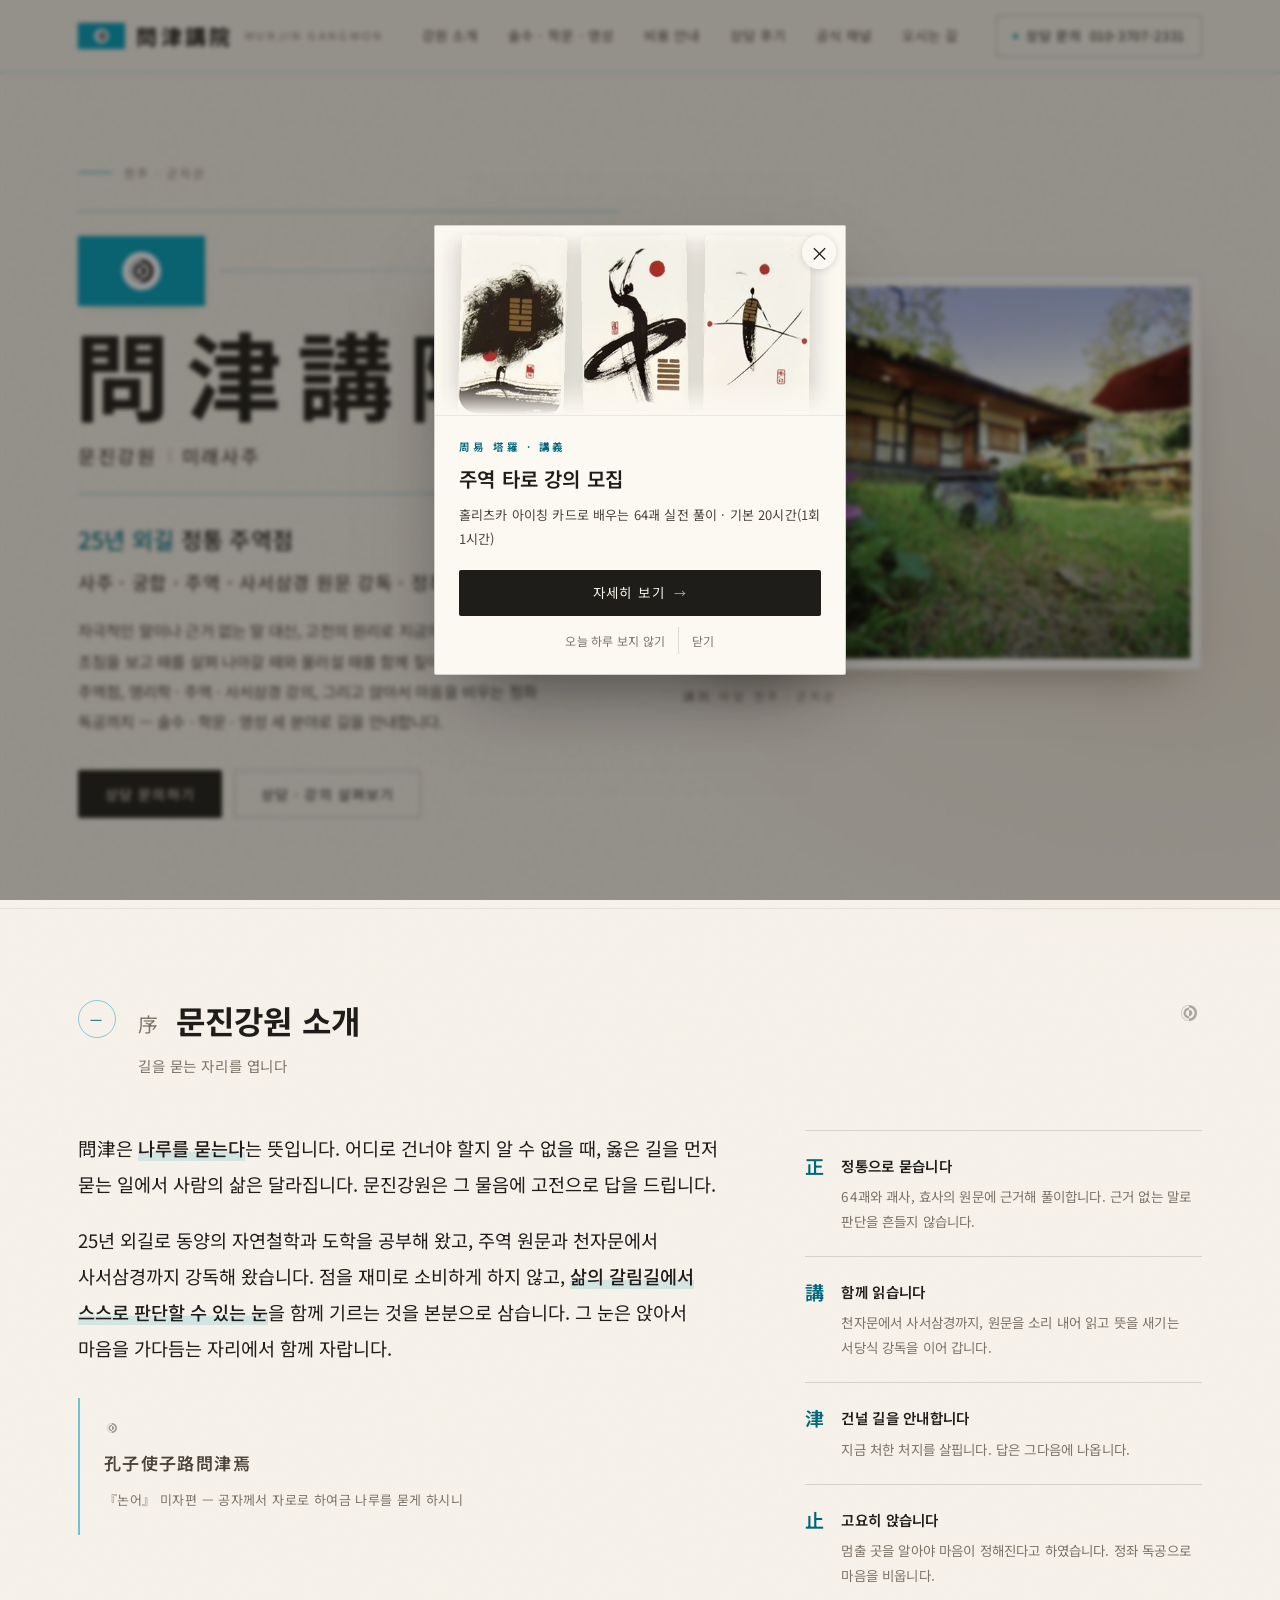
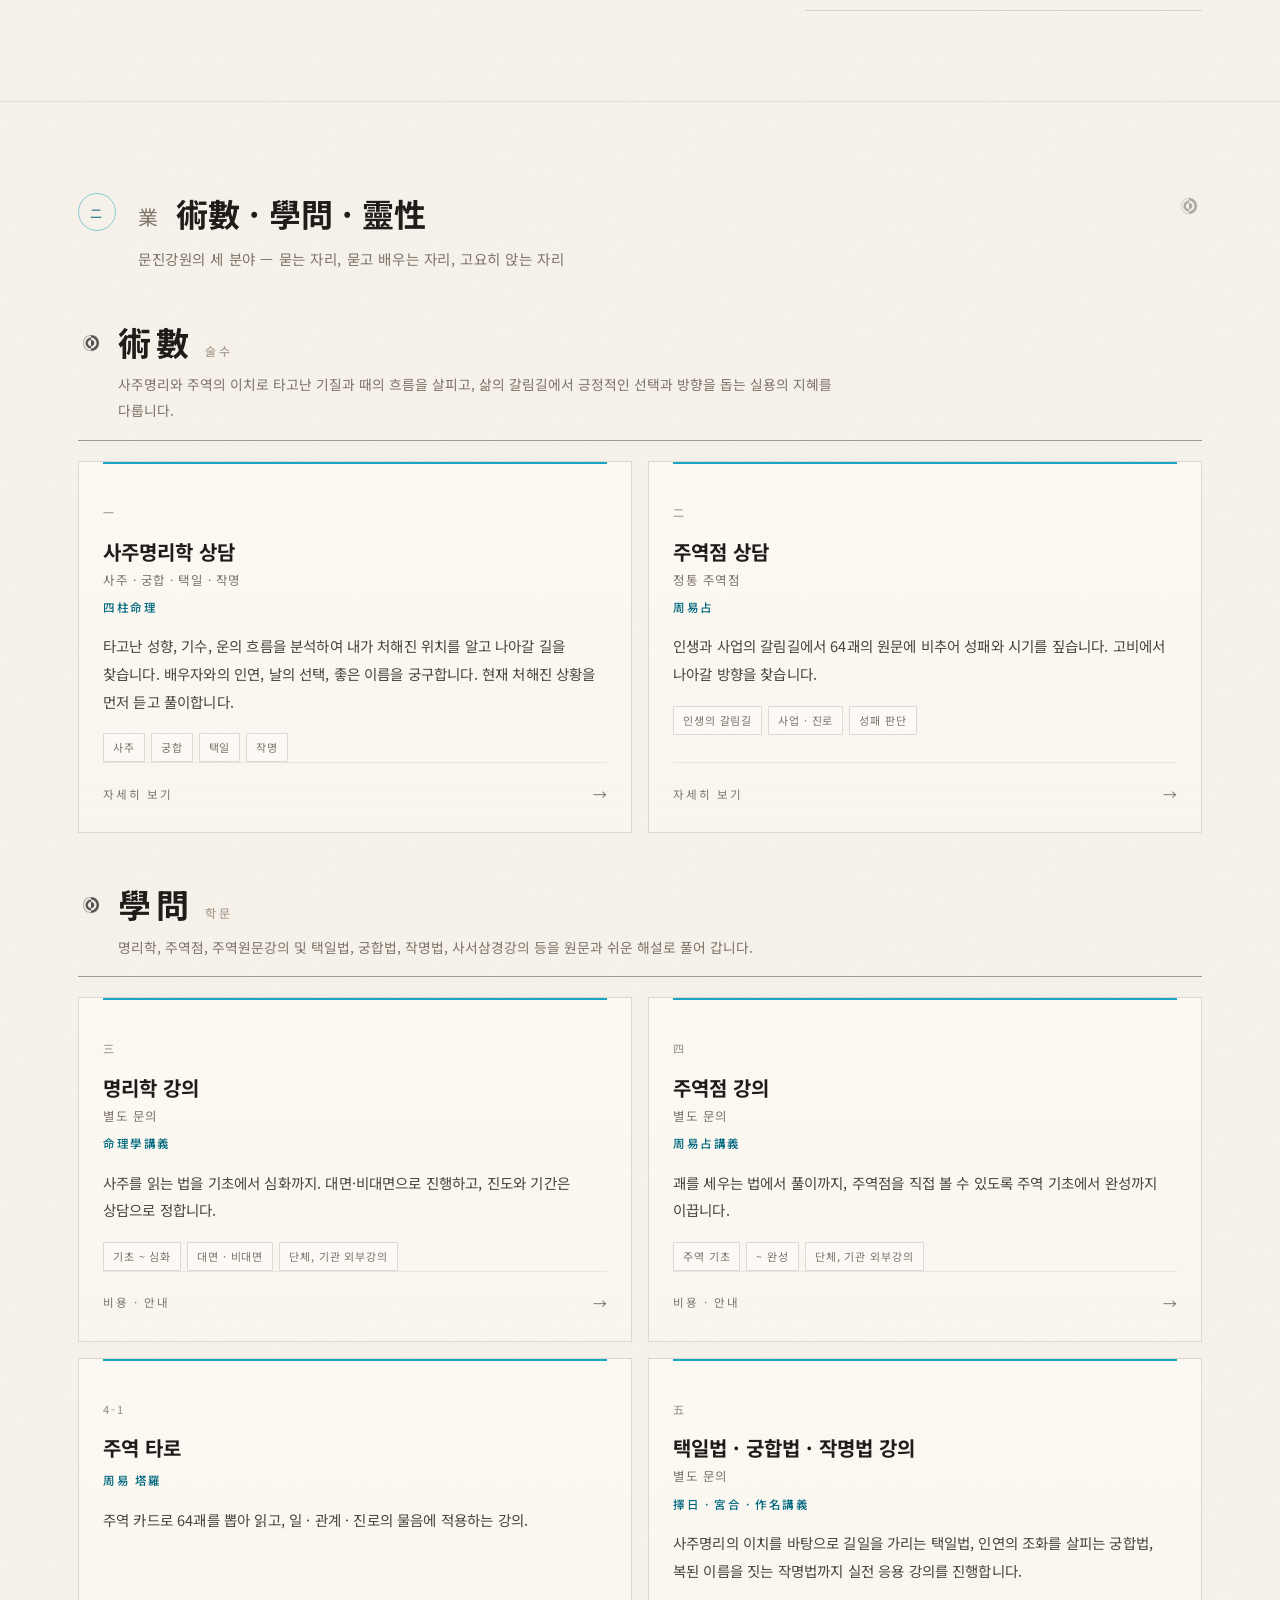
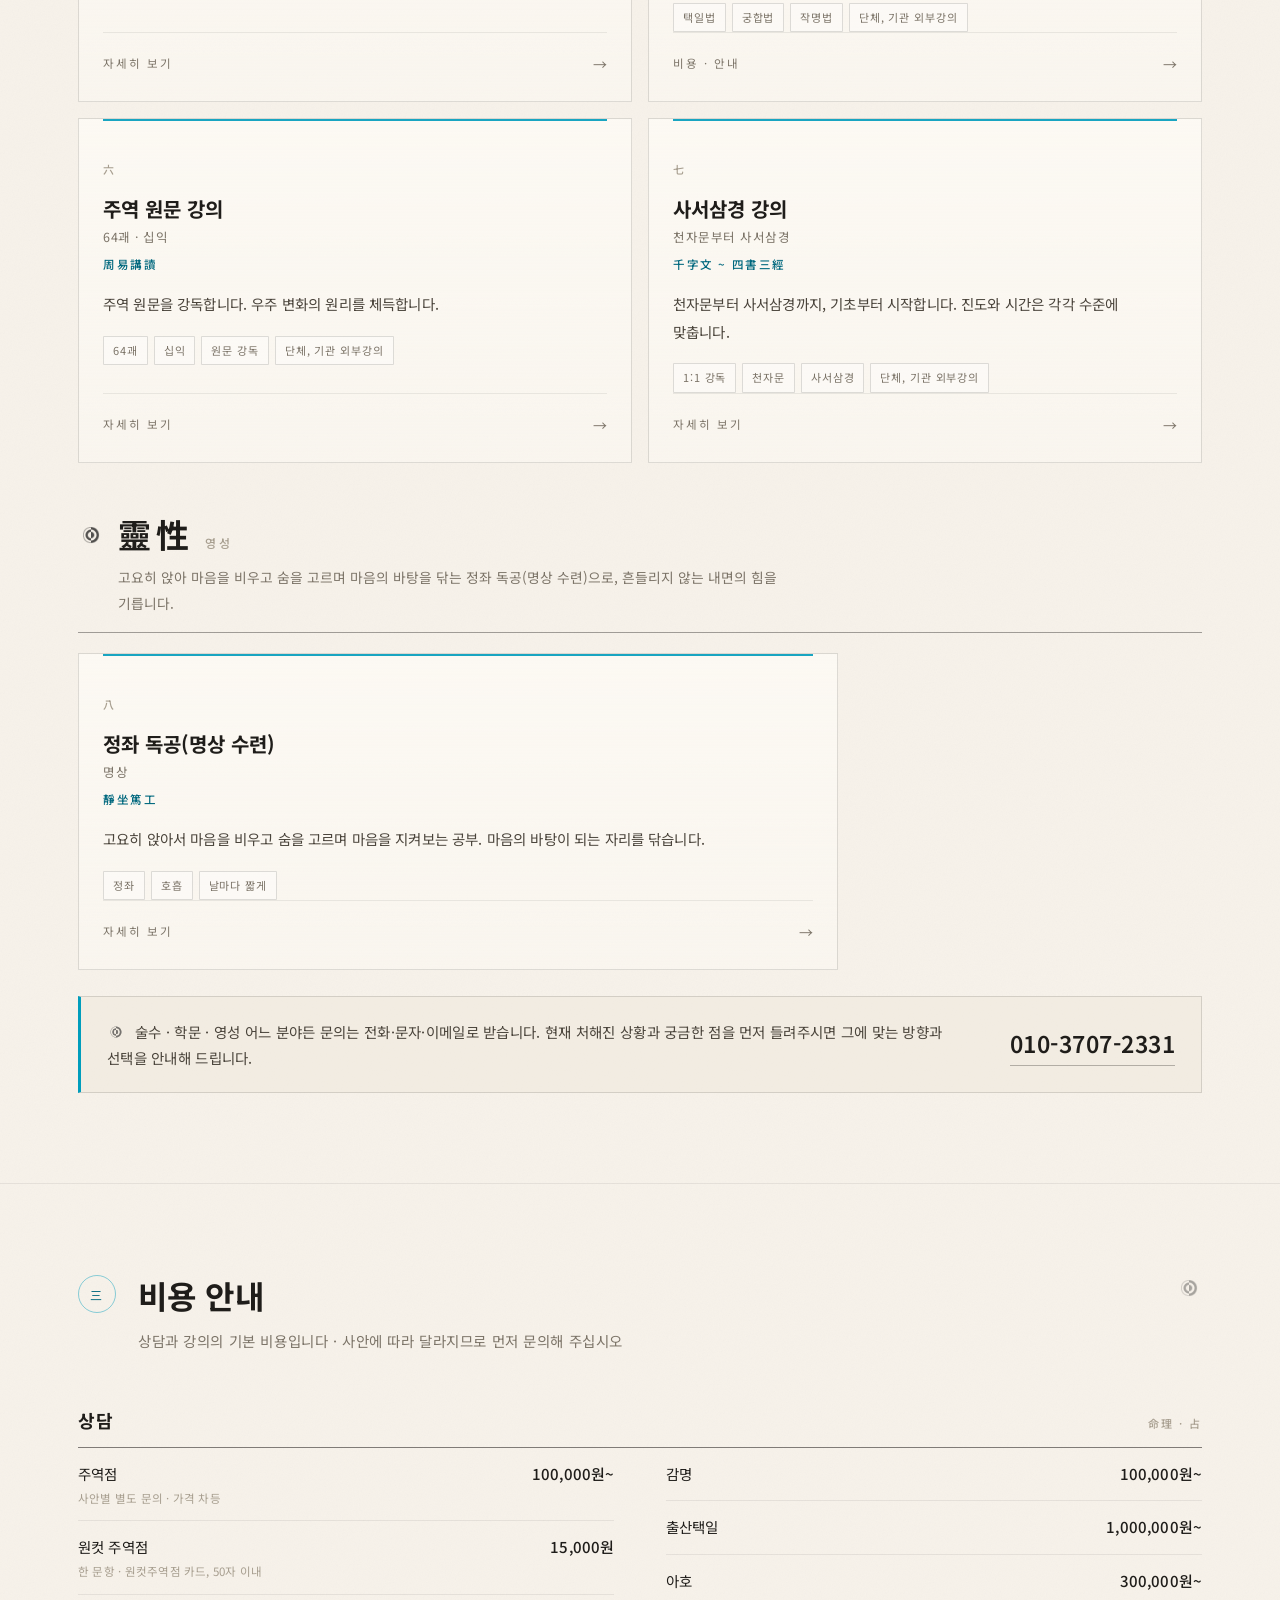
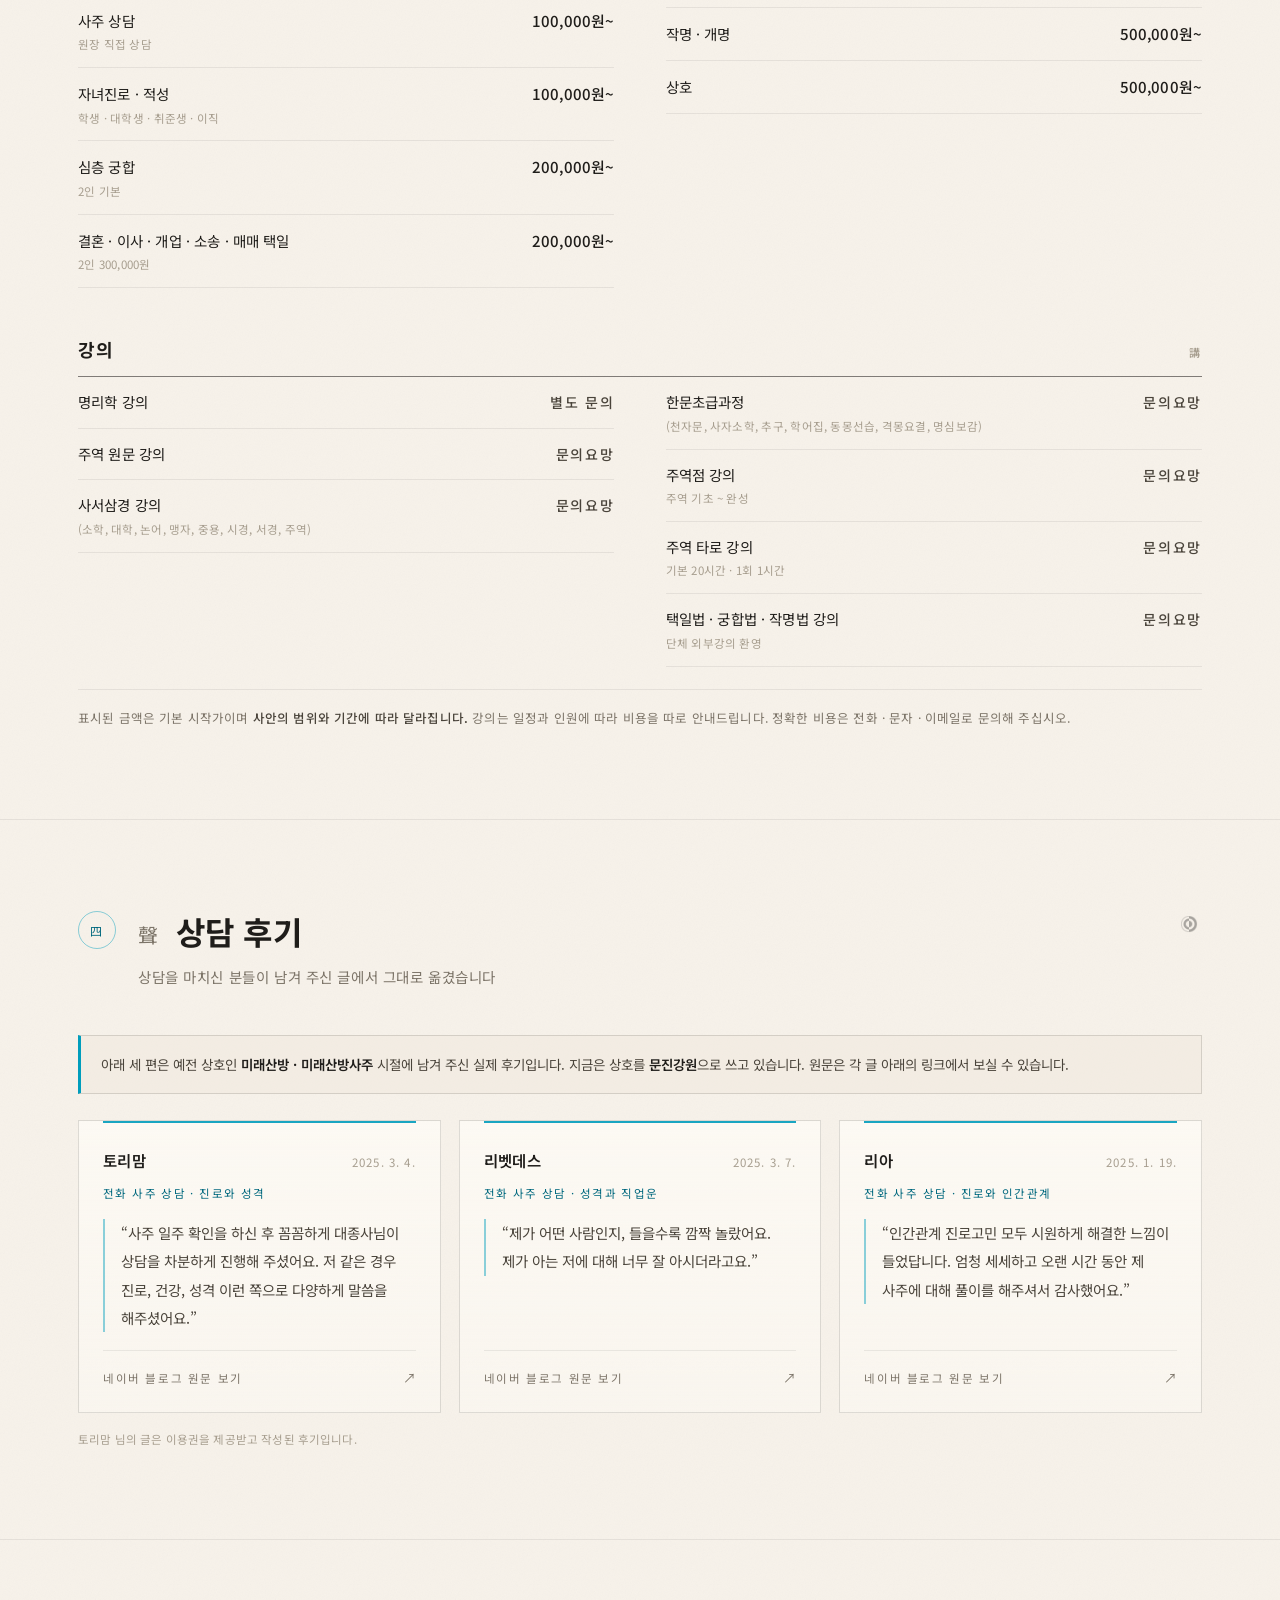
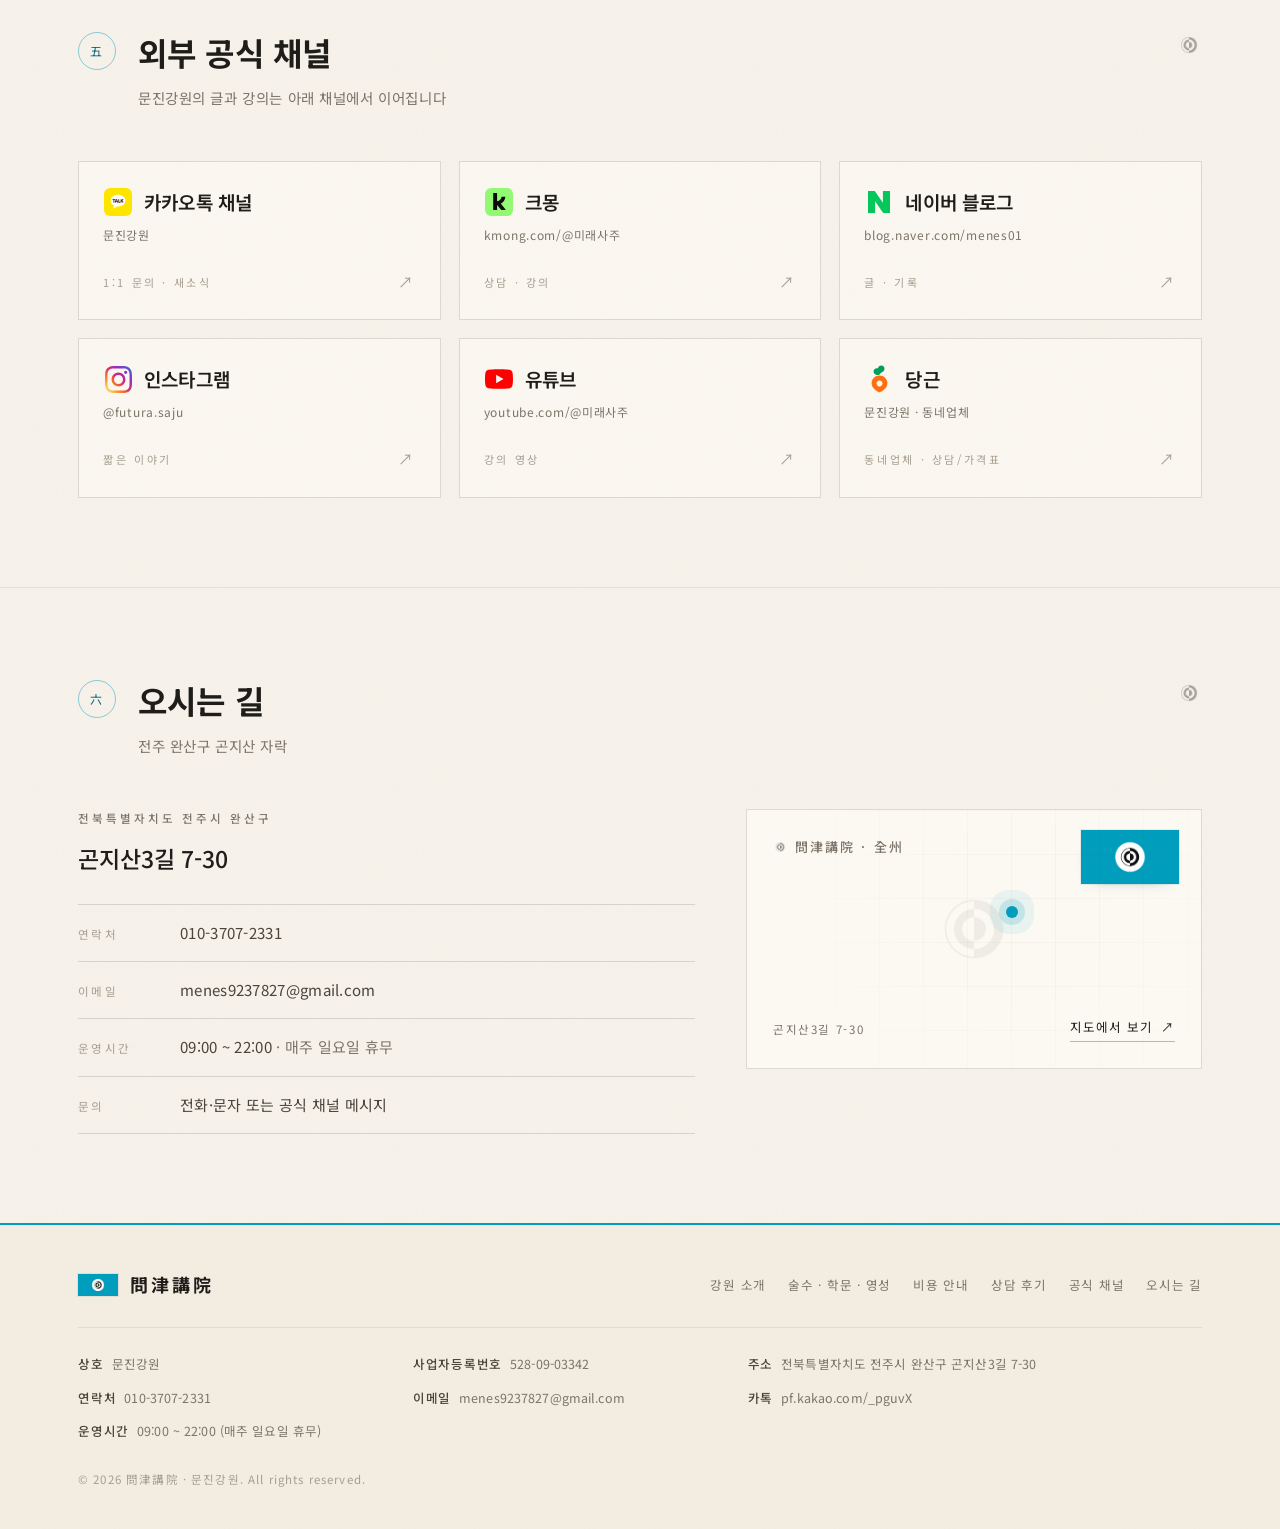
==== index.html @ 1346f236 "메인·사주 편에 실제 상담 후기 3편 섹션 추가 (토리맘·리벳데스·리아, 원문 링크·미래산방 시절 안내)" ====
<!DOCTYPE html>
<html lang="ko">
<head>
<meta charset="utf-8">
<meta name="viewport" content="width=device-width, initial-scale=1">
<title>問津講院 · 문진강원 미래사주 | 정통 주역점 · 사주·궁합 · 한문 강독 · 정좌 독공</title>
<meta name="description" content="전주 곤지산 자락, 문진강원(미래사주). 25년 외길 정통 주역점, 사주·궁합·택일·작명 상담, 주역 원문 강독과 천자문에서 사서삼경까지의 한문 강독, 정좌 독공(명상).">
<meta name="theme-color" content="#F7F2EA">
<meta name="naver-site-verification" content="607a60b7babc2525da083a24f3d8f171d8bdf2e3">
<meta name="naver-site-verification" content="f8e4563477663bb54be6b6e0ac4dd2a68502f6f2" />
<meta name="google-site-verification" content="PySfKF6PKYz4nGIW45XATTEuHK1hNic9n15zQVLeszo" />
<link rel="icon" type="image/png" href="assets/favicon.png">
<link rel="apple-touch-icon" href="assets/apple-touch-icon.png">

<meta property="og:type" content="website">
<meta property="og:title" content="問津講院 · 문진강원 미래사주">
<meta property="og:description" content="25년 외길 정통 주역점 · 사주·궁합·택일·작명 · 주역 원문과 사서삼경 강독 · 정좌 독공. 전주 곤지산 자락, 고전의 원리로 삶의 길을 비추는 강원.">
<meta property="og:image" content="assets/hanok-yard.jpg">
<link rel="preconnect" href="https://fonts.googleapis.com">
<link rel="preconnect" href="https://fonts.gstatic.com" crossorigin>
<link href="https://fonts.googleapis.com/css2?family=Noto+Sans+KR:wght@300;400;500;600;700;800&display=swap" rel="stylesheet">
<style>
  :root{
    --hanji:#F7F2EA;
    --hanji-2:#F1EADE;
    --hanji-3:#EAE1D1;
    --paper:#FCF9F3;
    --ink:#1F1D1A;
    --ink-2:#4A443B;
    --ink-3:#7C7468;
    --ink-4:#A79E8F;
    --seal:#A93226;
    --brand:#009DBC;          /* 문진강원 대표 푸른색 — 강원기 바탕에서 측정 */
    --brand-deep:#00687E;     /* 본문·링크용 짙은 푸른색 */
    --line:rgba(31,29,26,.14);
    --line-2:rgba(31,29,26,.08);
    --serif:"Noto Sans KR","Noto Sans CJK KR",sans-serif;   /* 제목·인용·한자도 고딕으로 통일 */
    --sans:"Noto Sans KR","Noto Sans CJK KR",sans-serif;
    --w:1180px;
  }
  *,*::before,*::after{box-sizing:border-box}
  html{-webkit-text-size-adjust:100%;scroll-behavior:smooth}
  body{
    margin:0;
    background-color:var(--hanji);
    color:var(--ink);
    font-family:var(--sans);
    font-weight:400;
    font-size:16px;
    line-height:1.75;
    letter-spacing:.01em;
    word-break:keep-all;
    overflow-wrap:break-word;
    -webkit-font-smoothing:antialiased;
    background-image:
      radial-gradient(1200px 600px at 12% -8%, rgba(255,255,255,.75), rgba(255,255,255,0) 62%),
      radial-gradient(900px 520px at 92% 8%, rgba(233,222,203,.55), rgba(233,222,203,0) 60%),
      radial-gradient(1100px 700px at 50% 108%, rgba(226,214,193,.5), rgba(226,214,193,0) 65%),
      url("data:image/svg+xml,%3Csvg xmlns='http://www.w3.org/2000/svg' width='180' height='180'%3E%3Cfilter id='n'%3E%3CfeTurbulence type='fractalNoise' baseFrequency='.82' numOctaves='3' stitchTiles='stitch'/%3E%3CfeColorMatrix type='saturate' values='0'/%3E%3C/filter%3E%3Crect width='180' height='180' filter='url(%23n)' opacity='.045'/%3E%3C/svg%3E");
    background-attachment:scroll;
    background-repeat:repeat,repeat,repeat,repeat;
    background-size:auto,auto,auto,180px 180px;
  }
  img{max-width:100%;display:block}
  a{color:inherit;text-decoration:none}
  h1,h2,h3,h4,p,figure,blockquote{margin:0}
  ::selection{background:rgba(0,157,188,.18)}

  /* ---------- 강원기(문진강원 깃발) ---------- */
  .flag{
    display:block;flex:none;width:auto;
    box-shadow:0 0 0 1px rgba(0,73,88,.08), 0 6px 16px -14px rgba(0,73,88,.7);
  }
  .brand-flag{height:26px;flex:none}
  .hero-flag{height:clamp(52px,6.4vw,70px)}
  .footer-flag{height:22px}
  .map-flag{position:absolute;right:22px;top:20px;height:54px}

  .wrap{width:100%;max-width:var(--w);margin:0 auto;padding:0 28px}
  .serif{font-family:var(--serif)}

  /* ---------- header ---------- */
  .site-header{
    position:sticky;top:0;z-index:40;
    background:rgba(247,242,234,.88);
    -webkit-backdrop-filter:blur(10px);
    backdrop-filter:blur(10px);
    border-bottom:1px solid rgba(0,157,188,.28);
  }
  .site-header .wrap{
    display:flex;align-items:center;justify-content:space-between;gap:24px;
    height:72px;
  }
  .brand{display:flex;align-items:center;gap:11px;min-width:0}
  .brand .hanja{
    font-family:var(--sans);font-weight:700;font-size:21px;
    letter-spacing:.16em;color:var(--ink);white-space:nowrap;
  }
  .brand .romaji{
    font-size:11px;letter-spacing:.24em;color:var(--ink-3);text-transform:uppercase;
    white-space:nowrap;
  }
  .nav{display:flex;align-items:center;gap:30px}
  .nav a{
    font-size:13.5px;color:var(--ink-2);letter-spacing:.06em;position:relative;padding:4px 0;
    transition:color .25s ease;
  }
  .nav a::after{
    content:"";position:absolute;left:0;right:100%;bottom:0;height:1px;background:var(--brand);
    transition:right .3s ease;
  }
  .nav a:hover{color:var(--ink)}
  .nav a:hover::after{right:0}
  .header-tel{
    display:inline-flex;align-items:center;gap:8px;
    font-size:13px;letter-spacing:.05em;color:var(--ink);
    border:1px solid rgba(31,29,26,.28);border-radius:2px;
    padding:9px 16px;white-space:nowrap;transition:background .25s ease,border-color .25s ease,color .25s ease;
  }
  .header-tel:hover{background:var(--brand-deep);border-color:var(--brand-deep);color:#fff}
  .header-tel .dot{width:5px;height:5px;border-radius:50%;background:var(--brand);flex:none}

  /* ---------- hero ---------- */
  .hero{padding:clamp(48px,7vw,92px) 0 clamp(56px,7vw,96px)}
  .hero .wrap{
    display:grid;grid-template-columns:1.02fr .98fr;
    gap:clamp(36px,5vw,72px);align-items:center;
  }
  .eyebrow{
    display:flex;align-items:center;gap:12px;
    font-size:11.5px;letter-spacing:.2em;color:var(--ink-3);text-transform:uppercase;
  }
  .eyebrow::before{content:"";width:34px;height:1px;background:var(--brand);flex:none}
  .eyebrow-mark{width:18px;height:18px;flex:none;opacity:.85}
  .hero-title{
    margin-top:clamp(20px,2.6vw,28px);
    padding:clamp(16px,2.2vw,24px) 0 clamp(14px,1.8vw,20px);
    border-top:1px solid rgba(0,157,188,.5);
    border-bottom:1px solid rgba(0,157,188,.5);
  }
  .hero-mark{display:flex;align-items:center;gap:16px;margin-bottom:16px}
  .hero-mark::after{content:"";flex:1;height:1px;background:linear-gradient(to right,rgba(0,157,188,.45),rgba(0,157,188,0))}
  .hero h1{
    font-family:var(--sans);font-weight:700;
    font-size:clamp(52px,7.8vw,96px);
    line-height:1.06;letter-spacing:.16em;
    margin:0 0 0 -.04em;
    color:var(--ink);
  }
  .hero-sub{
    display:flex;align-items:center;flex-wrap:wrap;gap:12px;
    margin-top:clamp(12px,1.6vw,16px);font-family:var(--sans);font-weight:500;
    font-size:clamp(15px,1.8vw,19px);letter-spacing:.14em;color:var(--ink-2);
  }
  .hero-sub .sep{width:1px;height:14px;background:var(--ink-4)}
  .hero-slogan{
    margin-top:clamp(20px,2.4vw,26px);
    font-family:var(--sans);font-size:clamp(17px,2.1vw,23px);font-weight:500;
    line-height:1.7;letter-spacing:.01em;color:var(--ink);
  }
  .hero-slogan span{display:block}
  .hero-slogan em{font-style:normal;color:var(--brand-deep)}
  .hero-slogan .hero-fields{
    margin-top:7px;
    font-size:clamp(14px,1.45vw,19px);
    letter-spacing:.04em;color:var(--ink-2);
  }
  .hero-desc{
    margin-top:18px;max-width:31em;font-size:15.5px;line-height:1.95;color:var(--ink-2);
  }
  .hero-actions{display:flex;flex-wrap:wrap;gap:12px;margin-top:34px}
  .btn{
    display:inline-flex;align-items:center;justify-content:center;gap:10px;
    min-height:48px;padding:0 26px;border-radius:2px;
    font-size:14px;letter-spacing:.08em;border:1px solid transparent;
    transition:background .25s ease,color .25s ease,border-color .25s ease,transform .25s ease;
  }
  .btn-solid{background:var(--ink);color:var(--hanji);border-color:var(--ink)}
  .btn-solid:hover{background:#000;transform:translateY(-1px)}
  .btn-ghost{border-color:rgba(31,29,26,.26);color:var(--ink)}
  .btn-ghost:hover{border-color:var(--ink);background:rgba(31,29,26,.04)}

  .hero-figure{position:relative;margin:0}
  .photo-frame{
    position:relative;padding:10px;background:var(--paper);
    border:1px solid rgba(31,29,26,.16);
    box-shadow:0 26px 50px -30px rgba(48,38,24,.55), 0 2px 0 rgba(255,255,255,.7) inset;
  }
  .photo-frame::after{
    content:"";position:absolute;inset:10px;pointer-events:none;
    box-shadow:inset 0 0 0 1px rgba(255,255,255,.35);
  }
  .photo-frame img{
    width:100%;height:auto;aspect-ratio:4/3;object-fit:cover;
    filter:saturate(.86) contrast(1.02) sepia(.1) brightness(1.01);
  }
  .figcap{
    display:flex;justify-content:space-between;align-items:center;gap:16px;
    margin-top:16px;font-size:11.5px;letter-spacing:.2em;color:var(--ink-3);
  }
  .figcap .hanja{font-family:var(--serif);letter-spacing:.28em;margin-right:6px}
  .seal{
    width:clamp(48px,5vw,56px);height:auto;flex:none;transform:none;opacity:.95;
    mix-blend-mode:multiply;
  }
  .hero-vline{
    position:absolute;left:-30px;top:6px;bottom:60px;width:1px;
    background:linear-gradient(to bottom,rgba(0,157,188,0),rgba(0,157,188,.45),rgba(0,157,188,0));
  }

  /* ---------- section furniture ---------- */
  section{position:relative}
  section[id]{scroll-margin-top:84px}
  .sec{padding:clamp(56px,7vw,92px) 0;border-top:1px solid var(--line-2)}
  .sec-head{display:flex;align-items:flex-start;gap:22px;margin-bottom:clamp(32px,4vw,52px)}
  .sec-num{
    font-family:var(--serif);font-size:12px;letter-spacing:.1em;color:var(--brand-deep);
    border:1px solid rgba(0,157,188,.45);border-radius:50%;
    width:38px;height:38px;flex:none;display:grid;place-items:center;
    margin-top:2px;
  }
  .sec-title{
    font-family:var(--sans);font-weight:700;font-size:clamp(24px,3.2vw,32px);
    letter-spacing:.005em;line-height:1.4;
  }
  /* 섹션 머리 오른쪽에 조용히 놓이는 심벌 */
  .sec-head::after{
    content:"";margin-left:auto;width:26px;height:26px;flex:none;margin-top:2px;
    background:url(assets/symbol-ink.png) center/contain no-repeat;opacity:.34;
  }
  .sec-title .hanja{
    display:inline-block;font-weight:400;font-size:.62em;color:var(--ink-3);
    letter-spacing:.3em;margin-right:12px;vertical-align:2px;
  }
  .sec-lead{margin-top:10px;font-size:14.5px;color:var(--ink-3);letter-spacing:.04em}

  /* ---------- intro ---------- */
  .intro-grid{display:grid;grid-template-columns:1.25fr .75fr;gap:clamp(32px,5vw,72px)}
  .intro-body p{
    font-family:var(--sans);font-weight:400;font-size:clamp(16px,1.85vw,18.5px);
    line-height:1.95;color:var(--ink);letter-spacing:0;
  }
  .intro-body p + p{margin-top:20px}
  .intro-body strong{font-weight:500;color:var(--ink);box-shadow:inset 0 -.5em 0 rgba(0,157,188,.14)}
  .quote{
    margin-top:32px;padding:22px 0 22px 24px;border-left:2px solid rgba(0,157,188,.55);
  }
  .quote-sym{width:16px;height:16px;opacity:.4;margin-bottom:10px}
  .quote .cn{font-family:var(--sans);font-weight:600;font-size:17px;letter-spacing:.08em;color:var(--ink-2)}
  .quote .kr{margin-top:8px;font-size:13px;color:var(--ink-3);letter-spacing:.03em}
  .pillars{list-style:none;margin:0;padding:0;border-top:1px solid var(--line)}
  .pillars li{padding:22px 0;border-bottom:1px solid var(--line);display:grid;grid-template-columns:auto 1fr;gap:16px}
  .pillars .k{font-family:var(--sans);font-weight:600;font-size:19px;letter-spacing:.1em;color:var(--brand-deep);line-height:1.2;padding-top:2px}
  .pillars h3{font-family:var(--sans);font-weight:600;font-size:14.5px;letter-spacing:.02em}
  .pillars p{margin-top:6px;font-size:13.5px;line-height:1.85;color:var(--ink-3)}

  /* ---------- services : 상담 · 강의 · 수행 ---------- */
  .sgroup + .sgroup{margin-top:clamp(34px,4.2vw,52px)}
  .sgroup-head{
    display:flex;align-items:flex-start;gap:14px;
    padding-bottom:16px;margin-bottom:20px;
    border-bottom:1px solid rgba(31,29,26,.4);
  }
  .sgroup-sym{flex:none;width:26px;height:26px;margin-top:7px;opacity:.72}
  .sgroup-body{min-width:0}
  .sgroup-head h3{
    display:flex;align-items:baseline;gap:12px;
    font-size:clamp(26px,3.1vw,33px);font-weight:700;letter-spacing:.14em;line-height:1.2;
    color:var(--ink);
  }
  .sgroup-kr{font-size:12px;font-weight:500;letter-spacing:.24em;color:var(--ink-4)}
  .sgroup-desc{
    margin-top:9px;max-width:52em;
    font-size:13.8px;line-height:1.9;letter-spacing:0;color:var(--ink-3);
  }

  .cards{display:grid;gap:16px}
  .cards.two{grid-template-columns:repeat(2,1fr)}
  .cards.four{grid-template-columns:repeat(4,1fr);gap:14px}
  .cards.one{grid-template-columns:1fr}
  .card{
    position:relative;display:flex;flex-direction:column;
    color:inherit;
    background:linear-gradient(to bottom,var(--paper),rgba(252,249,243,.55));
    border:1px solid var(--line);padding:26px 24px 24px;
    transition:transform .3s ease,box-shadow .3s ease,border-color .3s ease;
  }
  .card::before{content:"";position:absolute;left:24px;right:24px;top:0;height:2px;background:var(--brand);opacity:.9}
  .card:hover{transform:translateY(-3px);border-color:rgba(31,29,26,.26);box-shadow:0 18px 34px -26px rgba(48,38,24,.6)}
  .card .idx{font-family:var(--sans);font-weight:500;font-size:11px;letter-spacing:.2em;color:var(--ink-4)}
  .card h3{
    font-family:var(--sans);font-weight:700;font-size:20px;line-height:1.45;
    letter-spacing:0;margin-top:14px;
  }
  .card h3 .note{
    display:block;font-size:12.5px;font-weight:400;color:var(--ink-3);
    letter-spacing:.04em;margin-top:5px;
  }
  .card .sub{font-family:var(--sans);font-weight:500;font-size:11.5px;letter-spacing:.14em;color:var(--brand-deep);margin-top:8px}
  .card p{margin-top:14px;font-size:14.5px;line-height:1.9;color:var(--ink-2)}
  .card .tags{
    display:flex;flex-wrap:wrap;gap:6px;margin-top:18px;
  }
  .card .tags span{
    font-size:11px;letter-spacing:.08em;color:var(--ink-3);
    border:1px solid var(--line);padding:4px 9px;border-radius:1px;background:rgba(255,255,255,.4);
  }
  .cards.four .card{padding:22px 20px 20px}
  .cards.four .card h3{font-size:17.5px}
  .cards.four .card p{font-size:13.5px;line-height:1.85}
  .cards.one .card{max-width:760px}
  .card .more{
    display:flex;align-items:center;justify-content:space-between;gap:10px;
    margin-top:auto;padding-top:18px;border-top:1px solid var(--line-2);
    font-size:11.5px;letter-spacing:.18em;color:var(--ink-3);
    transition:color .25s ease;
  }
  .card .more .arrow{font-size:14px;letter-spacing:0;transition:transform .3s ease}
  .card:hover .more{color:var(--brand-deep)}
  .card:hover .more .arrow{transform:translateX(3px)}
  .consult-note{
    display:grid;grid-template-columns:1fr auto;align-items:center;gap:14px 34px;
    margin-top:26px;padding:22px 26px;border:1px solid var(--line);border-left:3px solid var(--brand);
    background:rgba(241,234,222,.6);
  }
  .consult-note p{font-size:14.5px;color:var(--ink-2);letter-spacing:.02em}
  .consult-note p::before{
    content:"";display:inline-block;width:18px;height:18px;margin-right:10px;vertical-align:-3px;
    background:url(assets/symbol-ink.png) center/contain no-repeat;opacity:.55;
  }
  .consult-note a{
    font-family:var(--sans);font-weight:600;font-size:clamp(19px,2.4vw,23px);letter-spacing:.02em;
    border-bottom:1px solid rgba(31,29,26,.3);padding-bottom:2px;
    transition:color .25s,border-color .25s;white-space:nowrap;
  }
  .consult-note a:hover{color:var(--brand-deep);border-color:var(--brand-deep)}

  /* ---------- fees ---------- */
  .fee-block + .fee-block{margin-top:clamp(30px,4vw,46px)}
  .fee-head{
    display:flex;align-items:baseline;justify-content:space-between;gap:14px;
    padding-bottom:11px;border-bottom:1px solid rgba(31,29,26,.55);
  }
  .fee-head h3{font-family:var(--sans);font-weight:700;font-size:18px;letter-spacing:.05em}
  .fee-head .han{font-family:var(--sans);font-weight:500;font-size:11px;letter-spacing:.18em;color:var(--ink-4)}
  .fee-cols{display:grid;grid-template-columns:1fr 1fr;gap:0 clamp(24px,4vw,56px)}
  .fee-list{list-style:none;margin:0;padding:0}
  .fee-list li{
    display:grid;grid-template-columns:1fr auto;gap:16px;align-items:baseline;
    padding:13px 0;border-bottom:1px solid var(--line-2);
  }
  .fee-list .nm{font-size:14.5px;color:var(--ink);letter-spacing:.01em;line-height:1.55}
  .fee-list .nm em{display:block;font-style:normal;font-size:11.5px;letter-spacing:.02em;color:var(--ink-4);margin-top:4px}
  .fee-list .pr{font-family:var(--sans);font-weight:500;font-size:15px;letter-spacing:.01em;color:var(--ink);white-space:nowrap}
  .fee-list .pr.q{color:var(--ink-2);letter-spacing:.12em;font-size:14px}
  .fee-foot{
    margin-top:22px;padding-top:16px;border-top:1px solid var(--line-2);
    font-size:12.5px;line-height:1.9;color:var(--ink-3);
  }
  .fee-foot b{font-weight:500;color:var(--ink-2)}

  /* ---------- channels ---------- */
  .channels{display:grid;grid-template-columns:repeat(3,1fr);gap:18px}
  .ch{
    position:relative;display:flex;flex-direction:column;justify-content:space-between;
    min-height:158px;padding:24px;border:1px solid var(--line);
    background:rgba(255,253,248,.5);
    transition:background .3s ease,border-color .3s ease,transform .3s ease;
  }
  .ch:hover{background:var(--brand-deep);border-color:var(--brand-deep);transform:translateY(-3px)}
  .ch-head{display:flex;align-items:center;gap:11px;min-height:32px}
  .ch-ic{display:flex;align-items:center;justify-content:center;flex:0 0 30px;width:30px;height:30px;border-radius:7px;background:rgba(252,249,243,0);transition:background .3s ease}
  .ch:hover .ch-ic{background:rgba(252,249,243,.92)}
  .ch-ic svg{display:block}
  .ch .name{font-family:var(--sans);font-size:19px;font-weight:600;letter-spacing:.01em;line-height:1.25;transition:color .3s}
  .ch .handle{margin-top:6px;font-size:12px;letter-spacing:.06em;color:var(--ink-3);transition:color .3s;word-break:break-all}
  .ch .go{
    display:flex;align-items:center;justify-content:space-between;gap:10px;
    margin-top:24px;font-size:11px;letter-spacing:.24em;color:var(--ink-4);transition:color .3s;
  }
  .ch .go .arrow{font-family:var(--sans);font-size:15px;transition:transform .3s ease,color .3s}
  .ch:hover .name,.ch:hover .go .arrow{color:var(--hanji)}
  .ch:hover .handle,.ch:hover .go{color:rgba(247,242,234,.62)}
  .ch:hover .go .arrow{transform:translate(2px,-2px)}

  /* ---------- visit ---------- */
  .visit-grid{display:grid;grid-template-columns:1.15fr .85fr;gap:clamp(28px,4vw,56px);align-items:start}
  .addr{
    font-family:var(--sans);font-weight:500;font-size:clamp(18px,2.3vw,23px);line-height:1.7;
    letter-spacing:0;color:var(--ink);
  }
  .addr .zip{display:block;font-size:11.5px;letter-spacing:.26em;color:var(--ink-3);margin-bottom:10px;font-family:var(--sans)}
  .visit-list{list-style:none;margin:26px 0 0;padding:0;border-top:1px solid var(--line)}
  .visit-list li{
    display:grid;grid-template-columns:88px 1fr;gap:14px;align-items:baseline;
    padding:15px 0;border-bottom:1px solid var(--line);
  }
  .visit-list dt,.visit-list .lb{font-size:11.5px;letter-spacing:.2em;color:var(--ink-4)}
  .visit-list .vl{font-size:15px;color:var(--ink-2);letter-spacing:.02em}
  .visit-list a.vl:hover{color:var(--brand-deep)}
  .map-panel{
    position:relative;border:1px solid var(--line);background:var(--paper);
    padding:26px;min-height:260px;display:flex;flex-direction:column;justify-content:space-between;
    overflow:hidden;
  }
  .map-panel .grid-lines{
    position:absolute;inset:0;pointer-events:none;opacity:.5;
    background-image:
      linear-gradient(to right,rgba(31,29,26,.07) 1px,transparent 1px),
      linear-gradient(to bottom,rgba(31,29,26,.07) 1px,transparent 1px);
    background-size:44px 44px;
    mask-image:radial-gradient(circle at 60% 40%,#000,transparent 82%);
    -webkit-mask-image:radial-gradient(circle at 60% 40%,#000,transparent 82%);
  }
  .map-panel .pin{
    position:absolute;left:57%;top:37%;width:12px;height:12px;border-radius:50%;
    background:var(--brand);box-shadow:0 0 0 7px rgba(0,157,188,.16),0 0 0 16px rgba(0,157,188,.08);
  }
  .map-panel .badge{
    position:relative;display:flex;align-items:center;gap:8px;
    font-family:var(--sans);font-weight:500;font-size:13px;letter-spacing:.16em;color:var(--ink-3);
  }
  .map-panel .badge::before{
    content:"";width:14px;height:14px;flex:none;
    background:url(assets/symbol-ink.png) center/contain no-repeat;opacity:.5;
  }
  .map-panel .map-wm{
    position:absolute;left:50%;top:46%;width:96px;height:96px;margin:-48px 0 0 -48px;pointer-events:none;
    background:url(assets/symbol-ink.png) center/contain no-repeat;opacity:.05;
  }
  .map-panel .foot{position:relative;display:flex;align-items:center;justify-content:space-between;gap:12px;flex-wrap:wrap}
  .map-panel .foot .sub{font-size:11.5px;letter-spacing:.14em;color:var(--ink-3)}
  .map-link{
    display:inline-flex;align-items:center;gap:8px;font-size:12.5px;letter-spacing:.08em;
    border-bottom:1px solid rgba(31,29,26,.3);padding-bottom:3px;transition:color .25s,border-color .25s;
  }
  .map-link:hover{color:var(--brand-deep);border-color:var(--brand-deep)}

  /* ---------- footer ---------- */
  .site-footer{border-top:2px solid var(--brand);padding:44px 0 40px;background:rgba(234,225,209,.35)}
  .footer-top{display:flex;align-items:center;justify-content:space-between;gap:20px;flex-wrap:wrap;padding-bottom:26px;border-bottom:1px solid var(--line-2)}
  .footer-brand{
    display:inline-flex;align-items:center;gap:12px;
    font-family:var(--sans);font-weight:700;font-size:18px;letter-spacing:.16em;
  }
  .footer-nav{display:flex;gap:22px;flex-wrap:wrap}
  .footer-nav a{font-size:12.5px;color:var(--ink-3);letter-spacing:.06em}
  .footer-nav a:hover{color:var(--ink)}
  .biz{
    display:grid;grid-template-columns:1fr 1fr 1.5fr;gap:10px 32px;
    margin-top:24px;font-size:12.5px;line-height:1.9;color:var(--ink-3);letter-spacing:.01em;
  }
  .biz b{font-weight:500;color:var(--ink-2);margin-right:8px;letter-spacing:.06em}
  .biz .biz-hours{grid-column:1/-1}
  .biz a:hover{color:var(--brand-deep)}
  .copyright{
    margin-top:26px;display:flex;align-items:center;justify-content:space-between;gap:14px;flex-wrap:wrap;
    font-size:11.5px;letter-spacing:.1em;color:var(--ink-4);
  }
  .copyright .seal-mini{width:24px;opacity:.55;mix-blend-mode:multiply}

  :focus-visible{outline:2px solid var(--brand-deep);outline-offset:3px}

  /* ---------- reviews : 상담 후기 (2026-11-28) ---------- */
  .review-note{
    margin:-6px 0 26px;padding:16px 20px;
    border:1px solid var(--line);border-left:3px solid var(--brand);
    background:rgba(241,234,222,.55);
    font-size:13.5px;line-height:1.85;color:var(--ink-2);letter-spacing:0;
  }
  .review-note b{font-weight:600;color:var(--ink)}
  .reviews{display:grid;grid-template-columns:repeat(3,1fr);gap:18px}
  .review{
    position:relative;display:flex;flex-direction:column;
    background:linear-gradient(to bottom,var(--paper),rgba(252,249,243,.55));
    border:1px solid var(--line);padding:26px 24px 22px;
  }
  .review::before{
    content:"";position:absolute;left:24px;right:24px;top:0;height:2px;
    background:var(--brand);opacity:.9;
  }
  .rv-head{display:flex;align-items:baseline;justify-content:space-between;gap:12px}
  .rv-name{font-family:var(--sans);font-weight:600;font-size:15.5px;letter-spacing:.02em;color:var(--ink)}
  .rv-date{font-size:11.5px;letter-spacing:.1em;color:var(--ink-4);white-space:nowrap}
  .rv-topic{margin-top:9px;font-size:11.5px;letter-spacing:.12em;color:var(--brand-deep)}
  .rv-quote{
    margin:16px 0 18px;padding-left:16px;border-left:2px solid rgba(0,157,188,.45);
    font-size:14.5px;line-height:1.95;color:var(--ink-2);letter-spacing:0;
  }
  .rv-link{
    display:flex;align-items:center;justify-content:space-between;gap:10px;
    margin-top:auto;padding-top:16px;border-top:1px solid var(--line-2);
    font-size:11.5px;letter-spacing:.14em;color:var(--ink-3);transition:color .25s ease;
  }
  .rv-link .arrow{font-size:13px;letter-spacing:0;transition:transform .3s ease}
  .rv-link:hover{color:var(--brand-deep)}
  .rv-link:hover .arrow{transform:translate(2px,-2px)}
  .review-foot{margin-top:16px;font-size:11.5px;line-height:1.8;color:var(--ink-4)}
  @media (max-width:960px){
    .reviews{grid-template-columns:1fr;gap:14px}
  }
  @media (max-width:620px){
    .review{padding:22px 20px 20px}
    .rv-quote{font-size:14px}
  }

  /* ---------- responsive ---------- */
  @media (max-width:1024px){
    .cards.four{grid-template-columns:repeat(2,1fr)}
    .channels{grid-template-columns:repeat(2,1fr)}
    .hero .wrap{grid-template-columns:1fr;gap:44px}
    .hero-figure{max-width:560px}
    .hero-vline{display:none}
    .intro-grid{grid-template-columns:1fr;gap:36px}
    .visit-grid{grid-template-columns:1fr}
  }
  @media (max-width:900px){
    .fee-cols{grid-template-columns:1fr}
  }
  @media (max-width:900px){
    .brand .romaji{display:none}
    .header-tel .label{display:none}
    .nav{gap:18px}
    .nav a{font-size:12.5px}
  }
  @media (max-width:820px){
    .nav{gap:18px}
    .nav a{font-size:12.5px}
    .site-header .wrap{height:64px;gap:16px}
  }
  @media (max-width:700px){
    .nav{display:none}
  }
  @media (max-width:620px){
    .wrap{padding:0 20px}
    .brand .romaji{display:none}
    .brand-flag{height:22px}
    .brand .hanja{font-size:18.5px;letter-spacing:.12em}
    .header-tel{padding:8px 12px;font-size:12px}
    .header-tel .label{display:none}
    .hero{padding-top:36px}
    .hero-mark .flag{height:46px}
    .hero-mark{margin-bottom:11px}
    .eyebrow{font-size:11px;letter-spacing:.14em;gap:9px}
    .eyebrow::before{width:24px}
    .hero h1{font-size:clamp(44px,13vw,60px);letter-spacing:.1em;margin-top:18px}
    .hero-sub{font-size:14.5px;letter-spacing:.1em;gap:9px}
    .hero-desc{font-size:15px}
    .hero-actions .btn{flex:1 1 auto}
    .cards.two,.cards.four,.channels{grid-template-columns:1fr}
    .card{min-height:auto}
    .sgroup-head h3{font-size:23px;letter-spacing:.1em;gap:9px}
    .sgroup-sym{width:24px;height:24px;margin-top:4px}
    .sgroup-desc{font-size:13.5px;line-height:1.85}
    .sec-num{width:32px;height:32px;font-size:11px}
    .sec-head{gap:14px}
    .sec-title .hanja{display:block;margin:0 0 6px}
    .seal{width:64px}
    .figcap{font-size:10.5px;letter-spacing:.16em}
    .consult-note{padding:18px;grid-template-columns:1fr;gap:10px}
    .biz{grid-template-columns:1fr;gap:4px 0}
    .map-panel{min-height:220px}
    .visit-list li{grid-template-columns:76px 1fr;gap:10px}
  }
  /* ---------- 주역 타로 강의 팝업 (2026-11-26) ---------- */
  .tp{
    position:fixed;inset:0;z-index:120;display:none;place-items:center;
    padding:22px 18px;background:rgba(24,21,18,.44);
    -webkit-backdrop-filter:blur(2px);backdrop-filter:blur(2px);
  }
  .tp.open{display:grid}
  .tp-card{
    position:relative;width:min(412px,100%);max-height:calc(100vh - 44px);
    overflow-y:auto;overflow-x:hidden;
    background:var(--paper);border:1px solid rgba(31,29,26,.18);border-radius:2px;
    box-shadow:0 34px 80px -34px rgba(18,16,14,.72), 0 1px 0 rgba(255,255,255,.8) inset;
    animation:tpIn .3s cubic-bezier(.22,.61,.36,1) both;
  }
  .tp-card:focus{outline:none}
  @keyframes tpIn{from{opacity:0;transform:translateY(12px)}to{opacity:1;transform:none}}
  .tp-x{
    position:absolute;top:9px;right:9px;z-index:2;
    width:34px;height:34px;display:grid;place-items:center;
    border:0;border-radius:50%;cursor:pointer;
    background:rgba(252,249,243,.9);color:var(--ink);
    font-family:var(--sans);font-size:19px;font-weight:400;line-height:1;
    box-shadow:0 1px 7px rgba(31,29,26,.16);
    transition:background .2s ease,color .2s ease;
  }
  .tp-x:hover{background:var(--ink);color:var(--hanji)}
  /* 주역 타로 카드 1번(1080×1600)에서 카드 세 장만 잘라 보입니다 —
     x 250~846 · y 676~952(전체의 23.1~78.2% · 42.3~59.5%) */
  .tp-media{
    position:relative;overflow:hidden;background:#FBF8F1;
    aspect-ratio:596/276;border-bottom:1px solid var(--line-2);
  }
  .tp-media img{
    position:absolute;top:0;left:0;display:block;
    width:181.6%;max-width:none;height:auto;
    transform:translate(-23.15%,-42.25%);
  }
  .tp-media::after{
    content:"";position:absolute;inset:0;pointer-events:none;
    background:linear-gradient(to bottom,#FBF8F1 0,rgba(251,248,241,0) 16px),
               linear-gradient(to top,#FBF8F1 0,rgba(251,248,241,0) 34px);
  }
  .tp-body{padding:22px 24px 20px}
  .tp-eyebrow{
    margin:0 0 8px;font-size:10.5px;font-weight:600;
    letter-spacing:.28em;color:var(--brand-deep);
  }
  .tp-title{font-size:20px;font-weight:600;line-height:1.4;letter-spacing:.01em;color:var(--ink)}
  .tp-desc{margin-top:10px;font-size:13px;line-height:1.85;color:var(--ink-2)}
  .tp-actions{margin-top:19px}
  .tp-go{
    display:flex;align-items:center;justify-content:center;gap:9px;
    min-height:46px;padding:0 18px;border-radius:2px;
    background:var(--ink);color:var(--hanji);
    font-size:13.5px;letter-spacing:.1em;
    transition:background .22s ease;
  }
  .tp-go:hover{background:var(--brand-deep)}
  .tp-go .arrow{font-size:12px;opacity:.65}
  .tp-sub{display:flex;align-items:center;justify-content:center;margin-top:11px}
  .tp-opt{
    padding:5px 13px;border:0;background:none;cursor:pointer;
    font-family:inherit;font-size:12px;letter-spacing:.02em;color:var(--ink-3);
    transition:color .2s ease;
  }
  .tp-opt:hover{color:var(--ink)}
  .tp-sub .tp-opt + .tp-opt{border-left:1px solid var(--line)}
  @media (max-width:620px){
    .tp{padding:16px 14px}
    .tp-card{max-height:calc(100vh - 32px)}
    .tp-body{padding:19px 19px 17px}
    .tp-title{font-size:18.5px}
    .tp-desc{font-size:12.7px}
    .tp-x{top:7px;right:7px;width:32px;height:32px;font-size:18px}
  }
  @media (prefers-reduced-motion:reduce){
    html{scroll-behavior:auto}
    *{transition:none!important;animation:none!important}
  }
</style>
</head>
<body>

<header class="site-header">
  <div class="wrap">
    <a class="brand" href="#top" aria-label="문진강원 홈">
      <img class="flag brand-flag" src="assets/flag-sm.png" alt="" width="47" height="26">
      <span class="hanja">問津講院</span>
      <span class="romaji">Munjin Gangwon</span>
    </a>
    <nav class="nav" aria-label="주요 메뉴">
      <a href="#about">강원 소개</a>
      <a href="#services">술수 · 학문 · 영성</a>
      <a href="#fees">비용 안내</a>
      <a href="#reviews">상담 후기</a>
      <a href="#channels">공식 채널</a>
      <a href="#visit">오시는 길</a>
    </nav>
    <a class="header-tel" href="tel:01037072331">
      <span class="dot" aria-hidden="true"></span><span class="label">상담 문의</span> 010-3707-2331
    </a>
  </div>
</header>

<main id="top">

  <!-- HERO -->
  <section class="hero">
    <div class="wrap">
      <div class="hero-copy">
        <p class="eyebrow">전주 · 곤지산</p>
        <div class="hero-title">
          <div class="hero-mark" aria-hidden="true">
            <img class="flag hero-flag" src="assets/flag.png" alt="" width="127" height="70">
          </div>
          <h1>問津講院</h1>
          <p class="hero-sub">
            <span>문진강원</span>
            <span class="sep" aria-hidden="true"></span>
            <span>미래사주</span>
          </p>
        </div>
        <div class="hero-slogan">
          <span><em>25년 외길</em> 정통 주역점</span>
          <span class="hero-fields">사주 · 궁합 · 주역 · 사서삼경 원문 강독 · 정좌 독공</span>
        </div>
        <p class="hero-desc">
          자극적인 말이나 근거 없는 말 대신, 고전의 원리로 지금의 자리를 읽습니다.
          조짐을 보고 때를 살펴 나아갈 때와 물러설 때를 함께 짚어 드립니다.
          사주와 주역점, 명리학 · 주역 · 사서삼경 강의, 그리고 앉아서 마음을 비우는 정좌 독공까지 — 술수 · 학문 · 영성 세 분야로 길을 안내합니다.
        </p>
        <div class="hero-actions">
          <a class="btn btn-solid" href="tel:01037072331">상담 문의하기</a>
          <a class="btn btn-ghost" href="#services">상담 · 강의 살펴보기</a>
        </div>
      </div>

      <figure class="hero-figure">
        <span class="hero-vline" aria-hidden="true"></span>
        <div class="photo-frame">
          <img src="assets/hanok-yard.jpg" alt="문진강원 한옥 마당 — 마루와 잔디, 나무 그늘 아래 놓인 상" width="834" height="561">
        </div>
        <figcaption class="figcap">
          <span><span class="hanja">講院 마당</span>전주 · 곤지산</span>
        </figcaption>
      </figure>
    </div>
  </section>

  <!-- ABOUT -->
  <section class="sec" id="about">
    <div class="wrap">
      <div class="sec-head">
        <span class="sec-num">一</span>
        <div>
          <h2 class="sec-title"><span class="hanja">序</span>문진강원 소개</h2>
          <p class="sec-lead">길을 묻는 자리를 엽니다</p>
        </div>
      </div>

      <div class="intro-grid">
        <div class="intro-body">
          <p>
            問津은 <strong>나루를 묻는다</strong>는 뜻입니다. 어디로 건너야 할지 알 수 없을 때,
            옳은 길을 먼저 묻는 일에서 사람의 삶은 달라집니다.
            문진강원은 그 물음에 고전으로 답을 드립니다.
          </p>
          <p>
            25년 외길로 동양의 자연철학과 도학을 공부해 왔고, 주역 원문과 천자문에서 사서삼경까지 강독해 왔습니다.
            점을 재미로 소비하게 하지 않고, <strong>삶의 갈림길에서 스스로 판단할 수 있는 눈</strong>을
            함께 기르는 것을 본분으로 삼습니다.
            그 눈은 앉아서 마음을 가다듬는 자리에서 함께 자랍니다.
          </p>
          <blockquote class="quote">
            <img class="quote-sym" src="assets/symbol-ink.png" alt="" width="16" height="16">
            <p class="cn">孔子使子路問津焉</p>
            <p class="kr">『논어』 미자편 — 공자께서 자로로 하여금 나루를 묻게 하시니</p>
          </blockquote>
        </div>

        <ul class="pillars">
          <li>
            <span class="k">正</span>
            <div>
              <h3>정통으로 묻습니다</h3>
              <p>64괘와 괘사, 효사의 원문에 근거해 풀이합니다. 근거 없는 말로 판단을 흔들지 않습니다.</p>
            </div>
          </li>
          <li>
            <span class="k">講</span>
            <div>
              <h3>함께 읽습니다</h3>
              <p>천자문에서 사서삼경까지, 원문을 소리 내어 읽고 뜻을 새기는 서당식 강독을 이어 갑니다.</p>
            </div>
          </li>
          <li>
            <span class="k">津</span>
            <div>
              <h3>건널 길을 안내합니다</h3>
              <p>지금 처한 처지를 살핍니다. 답은 그다음에 나옵니다.</p>
            </div>
          </li>
          <li>
            <span class="k">止</span>
            <div>
              <h3>고요히 앉습니다</h3>
              <p>멈출 곳을 알아야 마음이 정해진다고 하였습니다. 정좌 독공으로 마음을 비웁니다.</p>
            </div>
          </li>
        </ul>
      </div>
    </div>
  </section>

  <!-- SERVICES -->
  <section class="sec" id="services">
    <div class="wrap">
      <div class="sec-head">
        <span class="sec-num">二</span>
        <div>
          <h2 class="sec-title"><span class="hanja">業</span>術數 · 學問 · 靈性</h2>
          <p class="sec-lead">문진강원의 세 분야 — 묻는 자리, 묻고 배우는 자리, 고요히 앉는 자리</p>
        </div>
      </div>

      <!-- 1. 술수 -->
      <div class="sgroup">
        <div class="sgroup-head">
          <img class="sgroup-sym" src="assets/symbol-ink.png" alt="" width="26" height="26">
          <div class="sgroup-body">
            <h3>術數<span class="sgroup-kr">술수</span></h3>
            <p class="sgroup-desc">사주명리와 주역의 이치로 타고난 기질과 때의 흐름을 살피고, 삶의 갈림길에서 긍정적인 선택과 방향을 돕는 실용의 지혜를 다룹니다.</p>
          </div>
        </div>
        <div class="cards two">
          <a class="card" href="saju.html">
            <p class="idx">一</p>
            <h3>사주명리학 상담 <span class="note">사주 · 궁합 · 택일 · 작명</span></h3>
            <p class="sub">四柱命理</p>
            <p>타고난 성향, 기수, 운의 흐름을 분석하여 내가 처해진 위치를 알고 나아갈 길을 찾습니다. 배우자와의 인연, 날의 선택, 좋은 이름을 궁구합니다. 현재 처해진 상황을 먼저 듣고 풀이합니다.</p>
            <div class="tags"><span>사주</span><span>궁합</span><span>택일</span><span>작명</span></div>
            <p class="more"><span>자세히 보기</span><span class="arrow" aria-hidden="true">→</span></p>
          </a>

          <a class="card" href="juyeok.html">
            <p class="idx">二</p>
            <h3>주역점 상담 <span class="note">정통 주역점</span></h3>
            <p class="sub">周易占</p>
            <p>인생과 사업의 갈림길에서 64괘의 원문에 비추어 성패와 시기를 짚습니다. 고비에서 나아갈 방향을 찾습니다.</p>
            <div class="tags"><span>인생의 갈림길</span><span>사업 · 진로</span><span>성패 판단</span></div>
            <p class="more"><span>자세히 보기</span><span class="arrow" aria-hidden="true">→</span></p>
          </a>

        </div>
      </div>

      <!-- 2. 학문 -->
      <div class="sgroup">
        <div class="sgroup-head">
          <img class="sgroup-sym" src="assets/symbol-ink.png" alt="" width="26" height="26">
          <div class="sgroup-body">
            <h3>學問<span class="sgroup-kr">학문</span></h3>
            <p class="sgroup-desc">명리학, 주역점, 주역원문강의 및 택일법, 궁합법, 작명법, 사서삼경강의 등을 원문과 쉬운 해설로 풀어 갑니다.</p>
          </div>
        </div>
        <div class="cards two">
          <a class="card" href="myeongri.html">
            <p class="idx">三</p>
            <h3>명리학 강의 <span class="note">별도 문의</span></h3>
            <p class="sub">命理學講義</p>
            <p>사주를 읽는 법을 기초에서 심화까지. 대면·비대면으로 진행하고, 진도와 기간은 상담으로 정합니다.</p>
            <div class="tags"><span>기초 ~ 심화</span><span>대면 · 비대면</span><span>단체, 기관 외부강의</span></div>
            <p class="more"><span>비용 · 안내</span><span class="arrow" aria-hidden="true">→</span></p>
          </a>

          <a class="card" href="juyeok-class.html">
            <p class="idx">四</p>
            <h3>주역점 강의 <span class="note">별도 문의</span></h3>
            <p class="sub">周易占講義</p>
            <p>괘를 세우는 법에서 풀이까지, 주역점을 직접 볼 수 있도록 주역 기초에서 완성까지 이끕니다.</p>
            <div class="tags"><span>주역 기초</span><span>~ 완성</span><span>단체, 기관 외부강의</span></div>
            <p class="more"><span>비용 · 안내</span><span class="arrow" aria-hidden="true">→</span></p>
          </a>

          <a class="card" href="juyeok-tarot.html">
            <p class="idx">4-1</p>
            <h3>주역 타로</h3>
            <p class="sub">周易 塔羅</p>
            <p>주역 카드로 64괘를 뽑아 읽고, 일 · 관계 · 진로의 물음에 적용하는 강의.</p>
            <p class="more"><span>자세히 보기</span><span class="arrow" aria-hidden="true">→</span></p>
          </a>

          <a class="card" href="taegil-class.html">
            <p class="idx">五</p>
            <h3>택일법 · 궁합법 · 작명법 강의 <span class="note">별도 문의</span></h3>
            <p class="sub">擇日 · 宮合 · 作名講義</p>
            <p>사주명리의 이치를 바탕으로 길일을 가리는 택일법, 인연의 조화를 살피는 궁합법, 복된 이름을 짓는 작명법까지 실전 응용 강의를 진행합니다.</p>
            <div class="tags"><span>택일법</span><span>궁합법</span><span>작명법</span><span>단체, 기관 외부강의</span></div>
            <p class="more"><span>비용 · 안내</span><span class="arrow" aria-hidden="true">→</span></p>
          </a>

          <a class="card" href="juyeok-classics.html">
            <p class="idx">六</p>
            <h3>주역 원문 강의 <span class="note">64괘 · 십익</span></h3>
            <p class="sub">周易講讀</p>
            <p>주역 원문을 강독합니다. 우주 변화의 원리를 체득합니다.</p>
            <div class="tags"><span>64괘</span><span>십익</span><span>원문 강독</span><span>단체, 기관 외부강의</span></div>
            <p class="more"><span>자세히 보기</span><span class="arrow" aria-hidden="true">→</span></p>
          </a>

          <a class="card" href="hanmun.html">
            <p class="idx">七</p>
            <h3>사서삼경 강의 <span class="note">천자문부터 사서삼경</span></h3>
            <p class="sub">千字文 ~ 四書三經</p>
            <p>천자문부터 사서삼경까지, 기초부터 시작합니다. 진도와 시간은 각각 수준에 맞춥니다.</p>
            <div class="tags"><span>1:1 강독</span><span>천자문</span><span>사서삼경</span><span>단체, 기관 외부강의</span></div>
            <p class="more"><span>자세히 보기</span><span class="arrow" aria-hidden="true">→</span></p>
          </a>
        </div>
      </div>

      <!-- 3. 영성 -->
      <div class="sgroup">
        <div class="sgroup-head">
          <img class="sgroup-sym" src="assets/symbol-ink.png" alt="" width="26" height="26">
          <div class="sgroup-body">
            <h3>靈性<span class="sgroup-kr">영성</span></h3>
            <p class="sgroup-desc">고요히 앉아 마음을 비우고 숨을 고르며 마음의 바탕을 닦는 정좌 독공(명상 수련)으로, 흔들리지 않는 내면의 힘을 기릅니다.</p>
          </div>
        </div>
        <div class="cards one">
          <a class="card" href="meditation.html">
            <p class="idx">八</p>
            <h3>정좌 독공(명상 수련) <span class="note">명상</span></h3>
            <p class="sub">靜坐篤工</p>
            <p>고요히 앉아서 마음을 비우고 숨을 고르며 마음을 지켜보는 공부. 마음의 바탕이 되는 자리를 닦습니다.</p>
            <div class="tags"><span>정좌</span><span>호흡</span><span>날마다 짧게</span></div>
            <p class="more"><span>자세히 보기</span><span class="arrow" aria-hidden="true">→</span></p>
          </a>
        </div>
      </div>

      <div class="consult-note">
        <p>술수 · 학문 · 영성 어느 분야든 문의는 전화·문자·이메일로 받습니다. 현재 처해진 상황과 궁금한 점을 먼저 들려주시면 그에 맞는 방향과 선택을 안내해 드립니다.</p>
        <a href="tel:01037072331">010-3707-2331</a>
      </div>
    </div>
  </section>

  <!-- FEES -->
  <section class="sec" id="fees">
    <div class="wrap">
      <div class="sec-head">
        <span class="sec-num">三</span>
        <div>
          <h2 class="sec-title">비용 안내</h2>
          <p class="sec-lead">상담과 강의의 기본 비용입니다 · 사안에 따라 달라지므로 먼저 문의해 주십시오</p>
        </div>
      </div>

      <div class="fee-block">
        <div class="fee-head">
          <h3>상담</h3>
          <span class="han">命理 · 占</span>
        </div>
        <div class="fee-cols">
          <ul class="fee-list">
            <li><span class="nm">주역점<em>사안별 별도 문의 · 가격 차등</em></span><span class="pr">100,000원~</span></li>
            <li><span class="nm">원컷 주역점<em>한 문항 · 원컷주역점 카드, 50자 이내</em></span><span class="pr">15,000원</span></li>
            <li><span class="nm">사주 상담<em>원장 직접 상담</em></span><span class="pr">100,000원~</span></li>
            <li><span class="nm">자녀진로 · 적성<em>학생 · 대학생 · 취준생 · 이직</em></span><span class="pr">100,000원~</span></li>
            <li><span class="nm">심층 궁합<em>2인 기본</em></span><span class="pr">200,000원~</span></li>
            <li><span class="nm">결혼 · 이사 · 개업 · 소송 · 매매 택일<em>2인 300,000원</em></span><span class="pr">200,000원~</span></li>
          </ul>
          <ul class="fee-list">
            <li><span class="nm">감명</span><span class="pr">100,000원~</span></li>
            <li><span class="nm">출산택일</span><span class="pr">1,000,000원~</span></li>
            <li><span class="nm">아호</span><span class="pr">300,000원~</span></li>
            <li><span class="nm">작명 · 개명</span><span class="pr">500,000원~</span></li>
            <li><span class="nm">상호</span><span class="pr">500,000원~</span></li>
          </ul>
        </div>
      </div>

      <div class="fee-block">
        <div class="fee-head">
          <h3>강의</h3>
          <span class="han">講</span>
        </div>
        <div class="fee-cols">
          <ul class="fee-list">
            <li><span class="nm">명리학 강의</span><span class="pr q">별도 문의</span></li>
            <li><span class="nm">주역 원문 강의</span><span class="pr q">문의요망</span></li>
            <li><span class="nm">사서삼경 강의<em>(소학, 대학, 논어, 맹자, 중용, 시경, 서경, 주역)</em></span><span class="pr q">문의요망</span></li>
          </ul>
          <ul class="fee-list">
            <li><span class="nm">한문초급과정<em>(천자문, 사자소학, 추구, 학어집, 동몽선습, 격몽요결, 명심보감)</em></span><span class="pr q">문의요망</span></li>
            <li><span class="nm">주역점 강의<em>주역 기초 ~ 완성</em></span><span class="pr q">문의요망</span></li>
            <li><span class="nm">주역 타로 강의<em>기본 20시간 · 1회 1시간</em></span><span class="pr q">문의요망</span></li>
            <li><span class="nm">택일법 · 궁합법 · 작명법 강의<em>단체 외부강의 환영</em></span><span class="pr q">문의요망</span></li>
          </ul>
        </div>
      </div>

      <p class="fee-foot">표시된 금액은 기본 시작가이며 <b>사안의 범위와 기간에 따라 달라집니다.</b> 강의는 일정과 인원에 따라 비용을 따로 안내드립니다. 정확한 비용은 전화 · 문자 · 이메일로 문의해 주십시오.</p>
    </div>
  </section>

  <!-- REVIEWS -->
  <section class="sec" id="reviews">
    <div class="wrap">
      <div class="sec-head">
        <span class="sec-num">四</span>
        <div>
          <h2 class="sec-title"><span class="hanja">聲</span>상담 후기</h2>
          <p class="sec-lead">상담을 마치신 분들이 남겨 주신 글에서 그대로 옮겼습니다</p>
        </div>
      </div>

      <p class="review-note">
        아래 세 편은 예전 상호인 <b>미래산방 · 미래산방사주</b> 시절에 남겨 주신 실제 후기입니다.
        지금은 상호를 <b>문진강원</b>으로 쓰고 있습니다. 원문은 각 글 아래의 링크에서 보실 수 있습니다.
      </p>

      <div class="reviews">
        <article class="review">
          <div class="rv-head">
            <span class="rv-name">토리맘</span>
            <span class="rv-date">2025. 3. 4.</span>
          </div>
          <p class="rv-topic">전화 사주 상담 · 진로와 성격</p>
          <blockquote class="rv-quote">
            “사주 일주 확인을 하신 후 꼼꼼하게 대종사님이 상담을 차분하게 진행해 주셨어요.
            저 같은 경우 진로, 건강, 성격 이런 쪽으로 다양하게 말씀을 해주셨어요.”
          </blockquote>
          <a class="rv-link" href="https://blog.naver.com/sky634/223783474818" target="_blank" rel="noopener">
            <span>네이버 블로그 원문 보기</span><span class="arrow" aria-hidden="true">↗</span>
          </a>
        </article>

        <article class="review">
          <div class="rv-head">
            <span class="rv-name">리벳데스</span>
            <span class="rv-date">2025. 3. 7.</span>
          </div>
          <p class="rv-topic">전화 사주 상담 · 성격과 직업운</p>
          <blockquote class="rv-quote">
            “제가 어떤 사람인지, 들을수록 깜짝 놀랐어요. 제가 아는 저에 대해 너무 잘 아시더라고요.”
          </blockquote>
          <a class="rv-link" href="https://blog.naver.com/johana5587/223788046105" target="_blank" rel="noopener">
            <span>네이버 블로그 원문 보기</span><span class="arrow" aria-hidden="true">↗</span>
          </a>
        </article>

        <article class="review">
          <div class="rv-head">
            <span class="rv-name">리아</span>
            <span class="rv-date">2025. 1. 19.</span>
          </div>
          <p class="rv-topic">전화 사주 상담 · 진로와 인간관계</p>
          <blockquote class="rv-quote">
            “인간관계 진로고민 모두 시원하게 해결한 느낌이 들었답니다.
            엄청 세세하고 오랜 시간 동안 제 사주에 대해 풀이를 해주셔서 감사했어요.”
          </blockquote>
          <a class="rv-link" href="https://blog.naver.com/haneu1_97/223730246819" target="_blank" rel="noopener">
            <span>네이버 블로그 원문 보기</span><span class="arrow" aria-hidden="true">↗</span>
          </a>
        </article>
      </div>

      <p class="review-foot">토리맘 님의 글은 이용권을 제공받고 작성된 후기입니다.</p>
    </div>
  </section>

  <!-- CHANNELS -->
  <section class="sec" id="channels">
    <div class="wrap">
      <div class="sec-head">
        <span class="sec-num">五</span>
        <div>
          <h2 class="sec-title">외부 공식 채널</h2>
          <p class="sec-lead">문진강원의 글과 강의는 아래 채널에서 이어집니다</p>
        </div>
      </div>

      <div class="channels">
        <a class="ch" href="https://pf.kakao.com/_pguvX" target="_blank" rel="noopener">
          <div>
            <div class="ch-head">
              <span class="ch-ic" aria-hidden="true">
                <svg width="28" height="28" viewBox="0 0 32 32" xmlns="http://www.w3.org/2000/svg"><rect width="32" height="32" rx="7" fill="#FEE500"/><g transform="translate(5.6 4.9) scale(0.867)"><path fill="#FFFFFF" d="M12 18.75c-.591 0-1.1697-.0413-1.7317-.1209-.5626.3965-3.813 2.6797-4.1198 2.7225 0 0-.1258.0489-.2328-.0141s-.0876-.2282-.0876-.2282c.0322-.2198.8426-3.0183.992-3.5333-2.7452-1.36-4.5701-3.7686-4.5701-6.5135C2.25 6.8168 6.6152 3.375 12 3.375s9.75 3.4418 9.75 7.6875c0 4.2457-4.3652 7.6875-9.75 7.6875z"/><path fill="#3C1E1E" d="M8.0496 9.8672h-.8777v3.3417c0 .2963-.2523.5372-.5625.5372s-.5625-.2409-.5625-.5372V9.8672h-.8777c-.3044 0-.552-.2471-.552-.5508s.2477-.5508.552-.5508h2.8804c.3044 0 .552.2471.552.5508s-.2477.5508-.552.5508zm10.9879 2.9566a.558.558 0 0 1 .108.4167.5588.5588 0 0 1-.2183.371.5572.5572 0 0 1-.3383.1135.558.558 0 0 1-.4493-.2236l-1.3192-1.7479-.1952.1952v1.2273a.5635.5635 0 0 1-.5627.5628.563.563 0 0 1-.5625-.5625V9.3281c0-.3102.2523-.5625.5625-.5625s.5625.2523.5625.5625v1.209l1.5694-1.5694c.0807-.0807.1916-.1252.312-.1252.1404 0 .2814.0606.3871.1661.0985.0984.1573.2251.1654.3566.0082.1327-.036.2542-.1241.3425l-1.2818 1.2817 1.3845 1.8344zm-8.3502-3.5023c-.095-.2699-.3829-.5475-.7503-.5557-.3663.0083-.6542.2858-.749.5551l-1.3455 3.5415c-.1708.5305-.0217.7272.1333.7988a.8568.8568 0 0 0 .3576.0776c.2346 0 .4139-.0952.4678-.2481l.2787-.7297 1.7152.0001.2785.7292c.0541.1532.2335.2484.4681.2484a.8601.8601 0 0 0 .3576-.0775c.1551-.0713.3041-.2681.1329-.7999l-1.3449-3.5398zm-1.3116 2.4433l.5618-1.5961.5618 1.5961H9.3757zm5.9056 1.3836c0 .2843-.2418.5156-.5391.5156h-1.8047c-.2973 0-.5391-.2314-.5391-.5156V9.3281c0-.3102.2576-.5625.5742-.5625s.5742.2523.5742.5625v3.3047h1.1953c.2974 0 .5392.2314.5392.5156z"/></g></svg>
              </span>
              <p class="name">카카오톡 채널</p>
            </div>
            <p class="handle">문진강원</p>
          </div>
          <div class="go"><span>1:1 문의 · 새소식</span><span class="arrow" aria-hidden="true">↗</span></div>
        </a>
        <a class="ch" href="https://kmong.com/@미래사주" target="_blank" rel="noopener">
          <div>
            <div class="ch-head">
              <span class="ch-ic" aria-hidden="true">
                <svg width="28" height="28" viewBox="0 0 32 32" xmlns="http://www.w3.org/2000/svg"><rect width="32" height="32" rx="7" fill="#92FA72"/><path fill="#0B0B0B" transform="translate(9.36 5.71) scale(0.027762)" d="M316.671 437.324C448.722 366.152 490.571 255.462 498.047 165.162C498.047 161.181 495.037 157.879 490.862 157.879H349.975C346.285 157.879 343.081 160.792 342.984 164.482C340.362 202.544 307.155 311.195 160.248 341.004V7.18516C160.248 3.30129 157.044 0 153.063 0H7.70872C3.72775 0 0.52356 3.20419 0.52356 7.18516V695.116C0.52356 699 3.72775 702.301 7.70872 702.301H153.257C157.141 702.301 160.442 699.097 160.442 695.116V509.952C160.442 503.35 168.695 500.242 172.967 505.389L333.857 699.776C335.216 701.427 337.158 702.398 339.391 702.398H509.408C515.33 702.398 518.632 695.601 515.039 690.941L316.962 437.518H316.671V437.324Z"/></svg>
              </span>
              <p class="name">크몽</p>
            </div>
            <p class="handle">kmong.com/@미래사주</p>
          </div>
          <div class="go"><span>상담 · 강의</span><span class="arrow" aria-hidden="true">↗</span></div>
        </a>
        <a class="ch" href="https://blog.naver.com/menes01" target="_blank" rel="noopener">
          <div>
            <div class="ch-head">
              <span class="ch-ic" aria-hidden="true">
                <svg width="22" height="22" viewBox="0 0 24 24" xmlns="http://www.w3.org/2000/svg"><path fill="#03C75A" d="M16.273 12.845 7.376 0H0v24h7.726V11.156L16.624 24H24V0h-7.727v12.845Z"/></svg>
              </span>
              <p class="name">네이버 블로그</p>
            </div>
            <p class="handle">blog.naver.com/menes01</p>
          </div>
          <div class="go"><span>글 · 기록</span><span class="arrow" aria-hidden="true">↗</span></div>
        </a>
        <a class="ch" href="https://www.instagram.com/futura.saju/" target="_blank" rel="noopener">
          <div>
            <div class="ch-head">
              <span class="ch-ic" aria-hidden="true">
                <svg width="27" height="27" viewBox="0 0 24 24" xmlns="http://www.w3.org/2000/svg"><defs><linearGradient id="igGrad" x1="2" y1="22" x2="22" y2="2" gradientUnits="userSpaceOnUse"><stop offset="0" stop-color="#FEDA75"/><stop offset=".28" stop-color="#FA7E1E"/><stop offset=".52" stop-color="#D62976"/><stop offset=".74" stop-color="#962FBF"/><stop offset="1" stop-color="#4F5BD5"/></linearGradient></defs><path fill="url(#igGrad)" d="M7.0301.084c-1.2768.0602-2.1487.264-2.911.5634-.7888.3075-1.4575.72-2.1228 1.3877-.6652.6677-1.075 1.3368-1.3802 2.127-.2954.7638-.4956 1.6365-.552 2.914-.0564 1.2775-.0689 1.6882-.0626 4.947.0062 3.2586.0206 3.6671.0825 4.9473.061 1.2765.264 2.1482.5635 2.9107.308.7889.72 1.4573 1.388 2.1228.6679.6655 1.3365 1.0743 2.1285 1.38.7632.295 1.6361.4961 2.9134.552 1.2773.056 1.6884.069 4.9462.0627 3.2578-.0062 3.668-.0207 4.9478-.0814 1.28-.0607 2.147-.2652 2.9098-.5633.7889-.3086 1.4578-.72 2.1228-1.3881.665-.6682 1.0745-1.3378 1.3795-2.1284.2957-.7632.4966-1.636.552-2.9124.056-1.2809.0692-1.6898.063-4.948-.0063-3.2583-.021-3.6668-.0817-4.9465-.0607-1.2797-.264-2.1487-.5633-2.9117-.3084-.7889-.72-1.4568-1.3876-2.1228C21.2982 1.33 20.628.9208 19.8378.6165 19.074.321 18.2017.1197 16.9244.0645 15.6471.0093 15.236-.005 11.977.0014 8.718.0076 8.31.0215 7.0301.0839m.1402 21.6932c-1.17-.0509-1.8053-.2453-2.2287-.408-.5606-.216-.96-.4771-1.3819-.895-.422-.4178-.6811-.8186-.9-1.378-.1644-.4234-.3624-1.058-.4171-2.228-.0595-1.2645-.072-1.6442-.079-4.848-.007-3.2037.0053-3.583.0607-4.848.05-1.169.2456-1.805.408-2.2282.216-.5613.4762-.96.895-1.3816.4188-.4217.8184-.6814 1.3783-.9003.423-.1651 1.0575-.3614 2.227-.4171 1.2655-.06 1.6447-.072 4.848-.079 3.2033-.007 3.5835.005 4.8495.0608 1.169.0508 1.8053.2445 2.228.408.5608.216.96.4754 1.3816.895.4217.4194.6816.8176.9005 1.3787.1653.4217.3617 1.056.4169 2.2263.0602 1.2655.0739 1.645.0796 4.848.0058 3.203-.0055 3.5834-.061 4.848-.051 1.17-.245 1.8055-.408 2.2294-.216.5604-.4763.96-.8954 1.3814-.419.4215-.8181.6811-1.3783.9-.4224.1649-1.0577.3617-2.2262.4174-1.2656.0595-1.6448.072-4.8493.079-3.2045.007-3.5825-.006-4.848-.0608M16.953 5.5864A1.44 1.44 0 1 0 18.39 4.144a1.44 1.44 0 0 0-1.437 1.4424M5.8385 12.012c.0067 3.4032 2.7706 6.1557 6.173 6.1493 3.4026-.0065 6.157-2.7701 6.1506-6.1733-.0065-3.4032-2.771-6.1565-6.174-6.1498-3.403.0067-6.156 2.771-6.1496 6.1738M8 12.0077a4 4 0 1 1 4.008 3.9921A3.9996 3.9996 0 0 1 8 12.0077"/></svg>
              </span>
              <p class="name">인스타그램</p>
            </div>
            <p class="handle">@futura.saju</p>
          </div>
          <div class="go"><span>짧은 이야기</span><span class="arrow" aria-hidden="true">↗</span></div>
        </a>
        <a class="ch" href="https://www.youtube.com/@미래사주" target="_blank" rel="noopener">
          <div>
            <div class="ch-head">
              <span class="ch-ic" aria-hidden="true">
                <svg width="28" height="28" viewBox="0 0 24 24" xmlns="http://www.w3.org/2000/svg"><path fill="#FF0000" d="M23.498 6.186a3.016 3.016 0 0 0-2.122-2.136C19.505 3.545 12 3.545 12 3.545s-7.505 0-9.377.505A3.017 3.017 0 0 0 .502 6.186C0 8.07 0 12 0 12s0 3.93.502 5.814a3.016 3.016 0 0 0 2.122 2.136c1.871.505 9.376.505 9.376.505s7.505 0 9.377-.505a3.015 3.015 0 0 0 2.122-2.136C24 15.93 24 12 24 12s0-3.93-.502-5.814zM9.545 15.568V8.432L15.818 12l-6.273 3.568z"/></svg>
              </span>
              <p class="name">유튜브</p>
            </div>
            <p class="handle">youtube.com/@미래사주</p>
          </div>
          <div class="go"><span>강의 영상</span><span class="arrow" aria-hidden="true">↗</span></div>
        </a>
        <a class="ch" href="https://www.daangn.com/kr/local-profile/%EB%AC%B8%EC%A7%84%EA%B0%95%EC%9B%90-46cbgq1tn4zh/" target="_blank" rel="noopener">
          <div>
            <div class="ch-head">
              <span class="ch-ic" aria-hidden="true">
                <svg width="17" height="28" viewBox="10.4 3.8 19.7 32.4" xmlns="http://www.w3.org/2000/svg"><path fill="#FF6F0F" d="M20.269 15.922c-5.093 0-9.221 4.002-9.221 9.046 0 6.973 9.246 10.674 9.22 10.664-.025.01 9.222-3.69 9.222-10.664 0-5.044-4.129-9.046-9.221-9.046Zm0 12.707c-.69 0-1.365-.203-1.94-.583a3.468 3.468 0 0 1-1.285-1.551 3.426 3.426 0 0 1 .757-3.767 3.52 3.52 0 0 1 3.804-.75 3.482 3.482 0 0 1 1.567 1.274 3.432 3.432 0 0 1-.434 4.365 3.52 3.52 0 0 1-2.469 1.012Z"/><path fill="#00A05B" d="M22.345 4.399c-2.152 0-3.65 1.489-3.886 3.242-2.87-.785-5.118 1.368-5.118 3.751 0 1.818 1.258 3.286 2.943 3.763 1.357.384 3.799.098 3.799.098-.012-.587.534-1.232 1.376-1.82 2.396-1.669 4.271-2.455 4.56-4.732.304-2.376-1.482-4.302-3.674-4.302Z"/></svg>
              </span>
              <p class="name">당근</p>
            </div>
            <p class="handle">문진강원 · 동네업체</p>
          </div>
          <div class="go"><span>동네업체 · 상담/가격표</span><span class="arrow" aria-hidden="true">↗</span></div>
        </a>
      </div>
    </div>
  </section>

  <!-- VISIT -->
  <section class="sec" id="visit">
    <div class="wrap">
      <div class="sec-head">
        <span class="sec-num">六</span>
        <div>
          <h2 class="sec-title">오시는 길</h2>
          <p class="sec-lead">전주 완산구 곤지산 자락</p>
        </div>
      </div>

      <div class="visit-grid">
        <div>
          <p class="addr">
            <span class="zip">전북특별자치도 전주시 완산구</span>
            곤지산3길 7-30
          </p>
          <ul class="visit-list">
            <li><span class="lb">연락처</span><a class="vl" href="tel:01037072331">010-3707-2331</a></li>
            <li><span class="lb">이메일</span><a class="vl" href="mailto:menes9237827@gmail.com">menes9237827@gmail.com</a></li>
            <li><span class="lb">운영시간</span><span class="vl">09:00 ~ 22:00 <span style="color:var(--ink-3)">· 매주 일요일 휴무</span></span></li>
            <li><span class="lb">문의</span><span class="vl">전화·문자 또는 공식 채널 메시지</span></li>
          </ul>
        </div>

        <div class="map-panel">
          <img class="flag map-flag" src="assets/flag-sm.png" alt="" width="98" height="54">
          <span class="map-wm" aria-hidden="true"></span>
          <div class="grid-lines" aria-hidden="true"></div>
          <span class="pin" aria-hidden="true"></span>
          <p class="badge">問津講院 · 全州</p>
          <div class="foot">
            <span class="sub">곤지산3길 7-30</span>
            <a class="map-link" href="https://map.naver.com/p/search/전주시%20완산구%20곤지산3길%207-30" target="_blank" rel="noopener">지도에서 보기 <span aria-hidden="true">↗</span></a>
          </div>
        </div>
      </div>
    </div>
  </section>

</main>

<footer class="site-footer">
  <div class="wrap">
    <div class="footer-top">
      <span class="footer-brand"><img class="flag footer-flag" src="assets/flag-sm.png" alt="" width="40" height="22">問津講院</span>
      <nav class="footer-nav" aria-label="바닥글 메뉴">
        <a href="#about">강원 소개</a>
        <a href="#services">술수 · 학문 · 영성</a>
        <a href="#fees">비용 안내</a>
        <a href="#reviews">상담 후기</a>
        <a href="#channels">공식 채널</a>
        <a href="#visit">오시는 길</a>
      </nav>
    </div>

    <div class="biz">
      <p><b>상호</b>문진강원</p>
      <p><b>사업자등록번호</b>528-09-03342</p>
      <p><b>주소</b>전북특별자치도 전주시 완산구 곤지산3길 7-30</p>
      <p><b>연락처</b><a href="tel:01037072331">010-3707-2331</a></p>
      <p><b>이메일</b><a href="mailto:menes9237827@gmail.com">menes9237827@gmail.com</a></p>
      <p><b>카톡</b><a href="https://pf.kakao.com/_pguvX" target="_blank" rel="noopener">pf.kakao.com/_pguvX</a></p>
      <p class="biz-hours"><b>운영시간</b>09:00 ~ 22:00 (매주 일요일 휴무)</p>
    </div>

    <div class="copyright">
      <span>© 2026 問津講院 · 문진강원. All rights reserved.</span>
    </div>
  </div>
</footer>

<!-- 주역 타로 강의 팝업 -->
<div class="tp" id="tarotPopup" role="dialog" aria-modal="true" aria-labelledby="tarotPopupTitle" aria-describedby="tarotPopupDesc">
  <div class="tp-card" tabindex="-1">
    <button type="button" class="tp-x" data-tp-close aria-label="팝업 닫기">&times;</button>
    <div class="tp-media">
      <img src="assets/juyeok-tarot-1.webp" alt="주역 타로 카드 한 벌" width="1080" height="1600" loading="eager" decoding="async">
    </div>
    <div class="tp-body">
      <p class="tp-eyebrow">周易 塔羅 · 講義</p>
      <h2 class="tp-title" id="tarotPopupTitle">주역 타로 강의 모집</h2>
      <p class="tp-desc" id="tarotPopupDesc">홀리츠카 아이칭 카드로 배우는 64괘 실전 풀이 · 기본 20시간(1회 1시간)</p>
      <div class="tp-actions">
        <a class="tp-go" href="juyeok-tarot.html">자세히 보기 <span class="arrow" aria-hidden="true">→</span></a>
        <div class="tp-sub">
          <button type="button" class="tp-opt" data-tp-hide>오늘 하루 보지 않기</button>
          <button type="button" class="tp-opt" data-tp-close>닫기</button>
        </div>
      </div>
    </div>
  </div>
</div>

<script>
(function(){
  var KEY = 'mjg.popup.tarot.juyeok';   /* 오늘 하루 보지 않기 — 자정에 만료 */
  var pop = document.getElementById('tarotPopup');
  if(!pop) return;

  var until = 0;
  try{ until = parseInt(localStorage.getItem(KEY) || '0', 10) || 0; }catch(e){}
  if(until && Date.now() < until) return;

  var opened = false, lastFocus = null;

  function open(){
    if(opened) return;
    opened = true;
    lastFocus = document.activeElement;
    pop.classList.add('open');
    var sw = window.innerWidth - document.documentElement.clientWidth;
    document.body.style.overflow = 'hidden';
    if(sw > 0) document.body.style.paddingRight = sw + 'px';
    var card = pop.querySelector('.tp-card');
    if(card) card.focus({preventScroll:true});
  }

  function close(){
    if(!opened) return;
    opened = false;
    pop.classList.remove('open');
    document.body.style.overflow = '';
    document.body.style.paddingRight = '';
    if(lastFocus && lastFocus.focus) lastFocus.focus({preventScroll:true});
  }

  function hideToday(){
    var d = new Date();
    d.setHours(24, 0, 0, 0);   /* 오늘 자정 */
    try{ localStorage.setItem(KEY, String(d.getTime())); }catch(e){}
    close();
  }

  pop.addEventListener('click', function(e){
    if(e.target.closest('[data-tp-close]')){ close(); return; }
    if(e.target.closest('[data-tp-hide]')){ hideToday(); return; }
    if(e.target === pop){ close(); }   /* 바깥 배경 */
  });

  document.addEventListener('keydown', function(e){
    if(!opened) return;
    if(e.key === 'Escape'){ close(); return; }
    if(e.key !== 'Tab') return;
    var f = pop.querySelectorAll('a[href], button');
    if(!f.length) return;
    var first = f[0], last = f[f.length - 1];
    if(e.shiftKey && document.activeElement === first){ e.preventDefault(); last.focus(); }
    else if(!e.shiftKey && document.activeElement === last){ e.preventDefault(); first.focus(); }
  });

  window.addEventListener('load', function(){ setTimeout(open, 260); });
  if(document.readyState === 'complete') setTimeout(open, 260);
})();
</script>

</body>
</html>
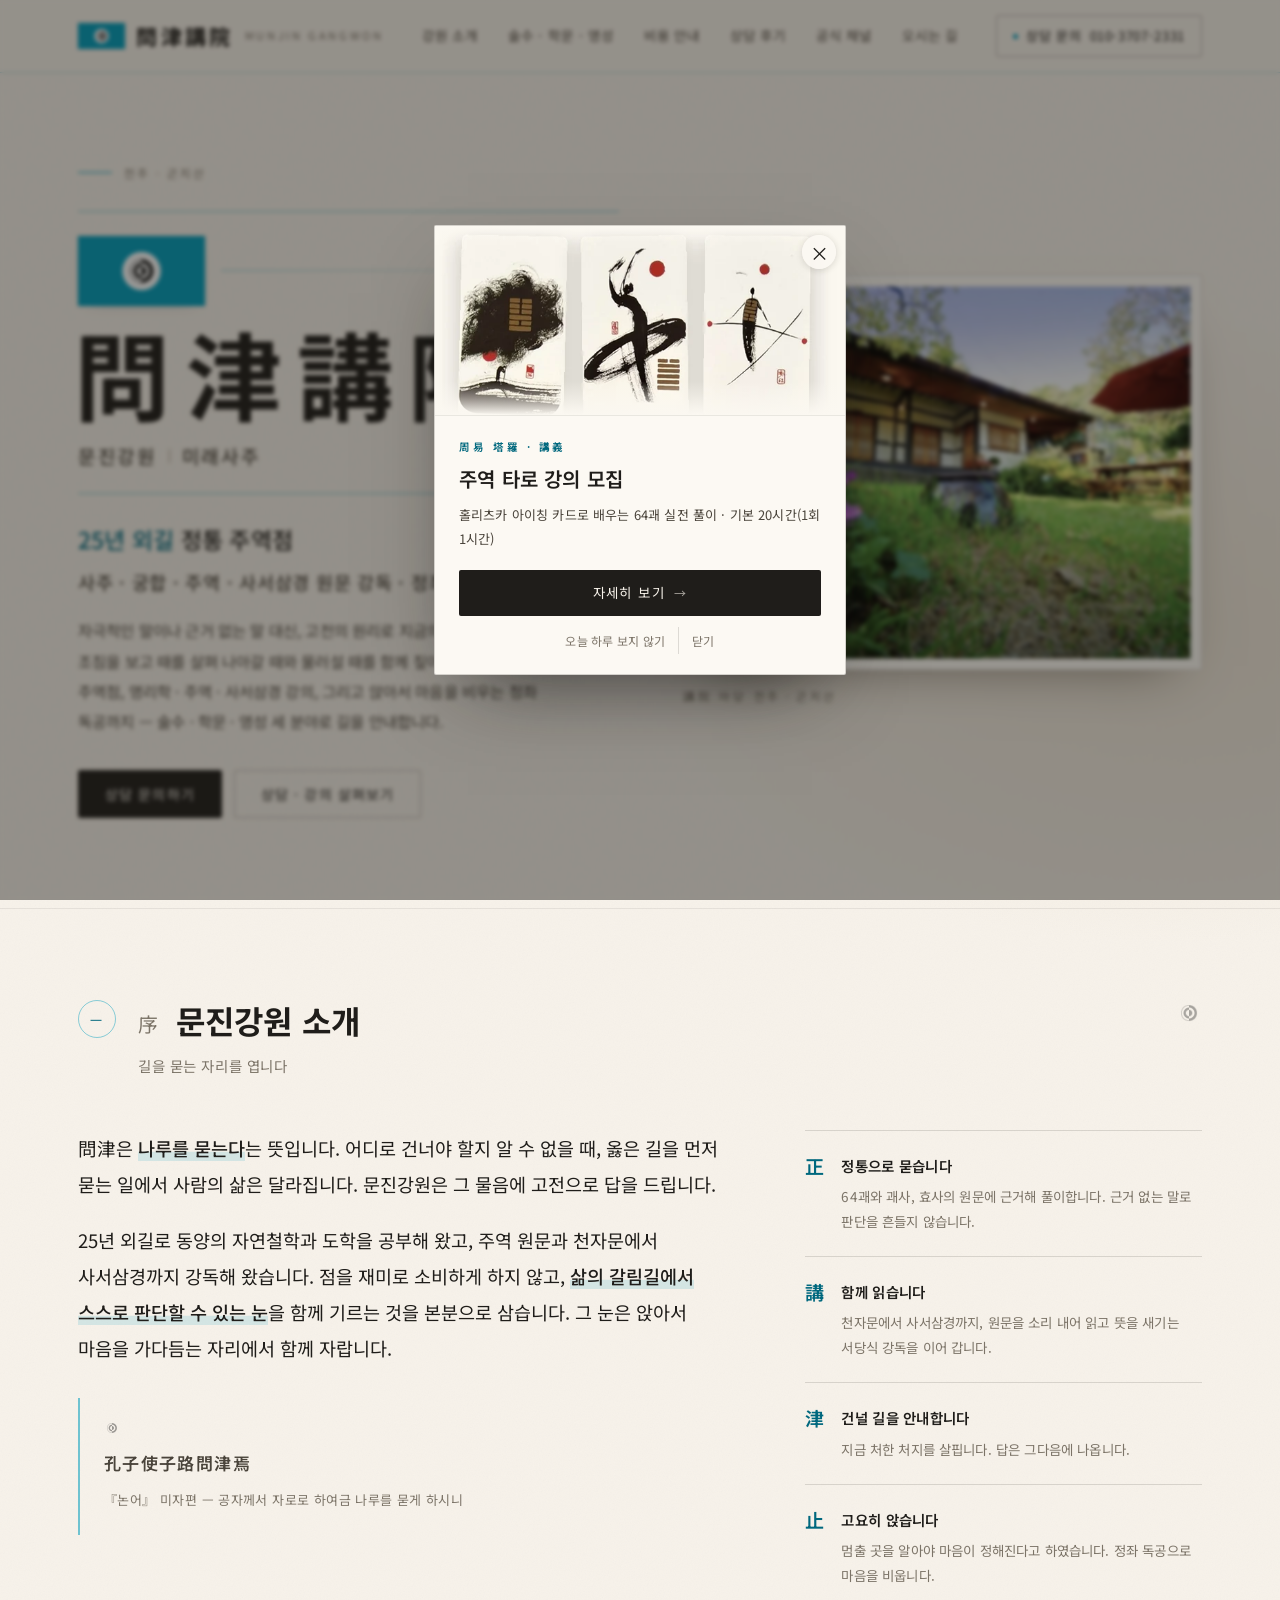
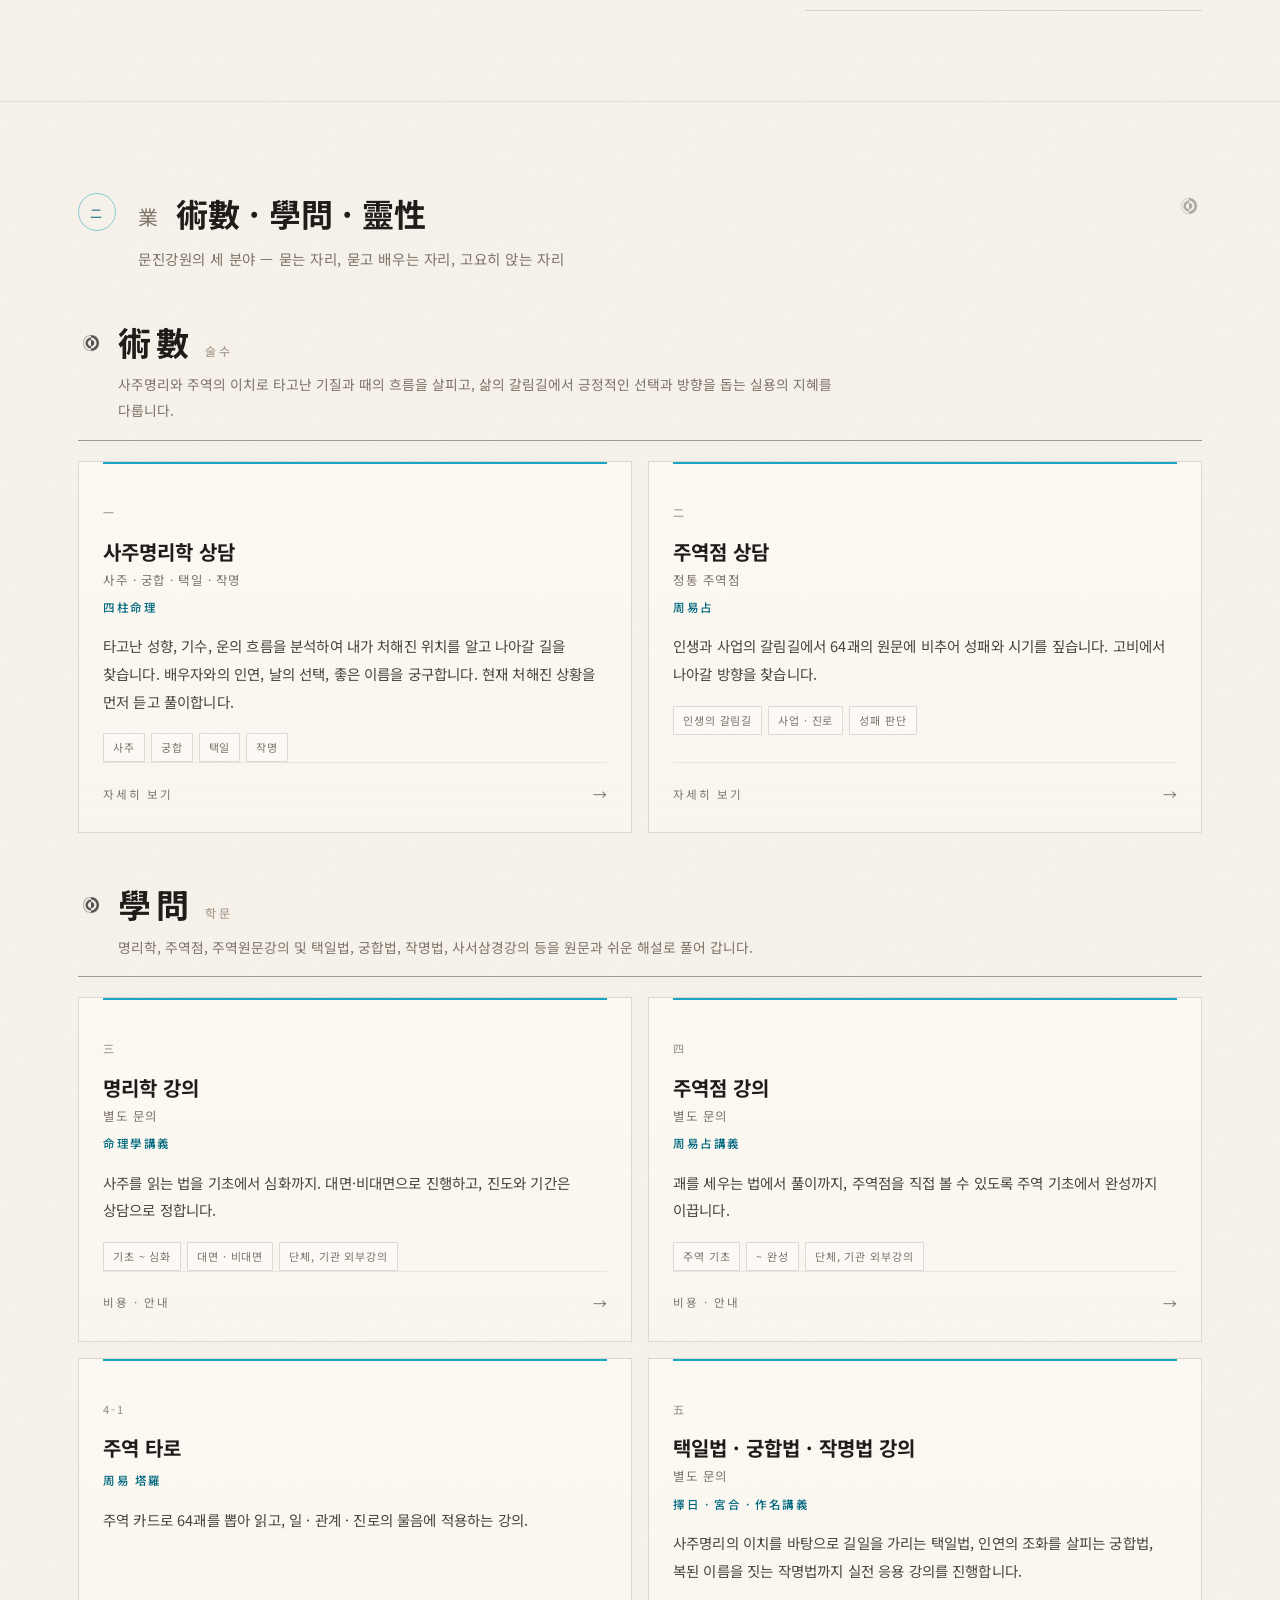
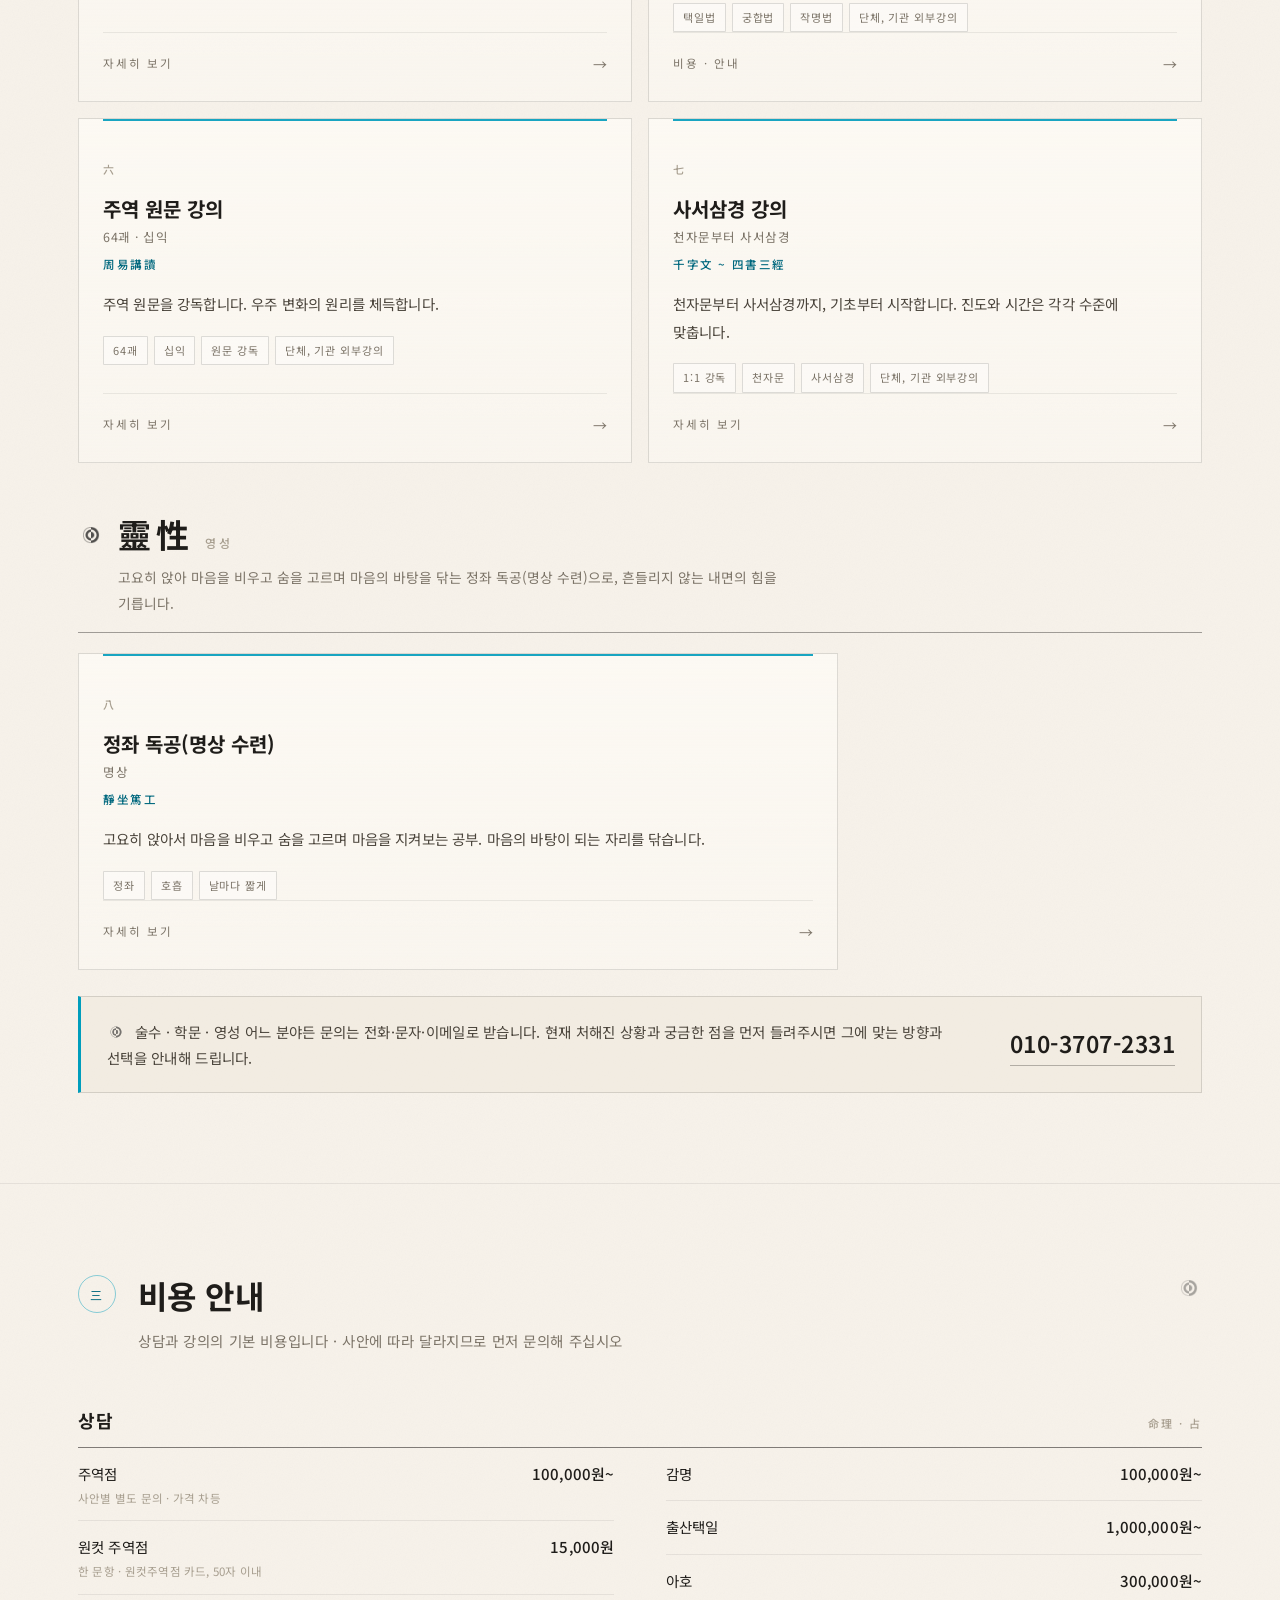
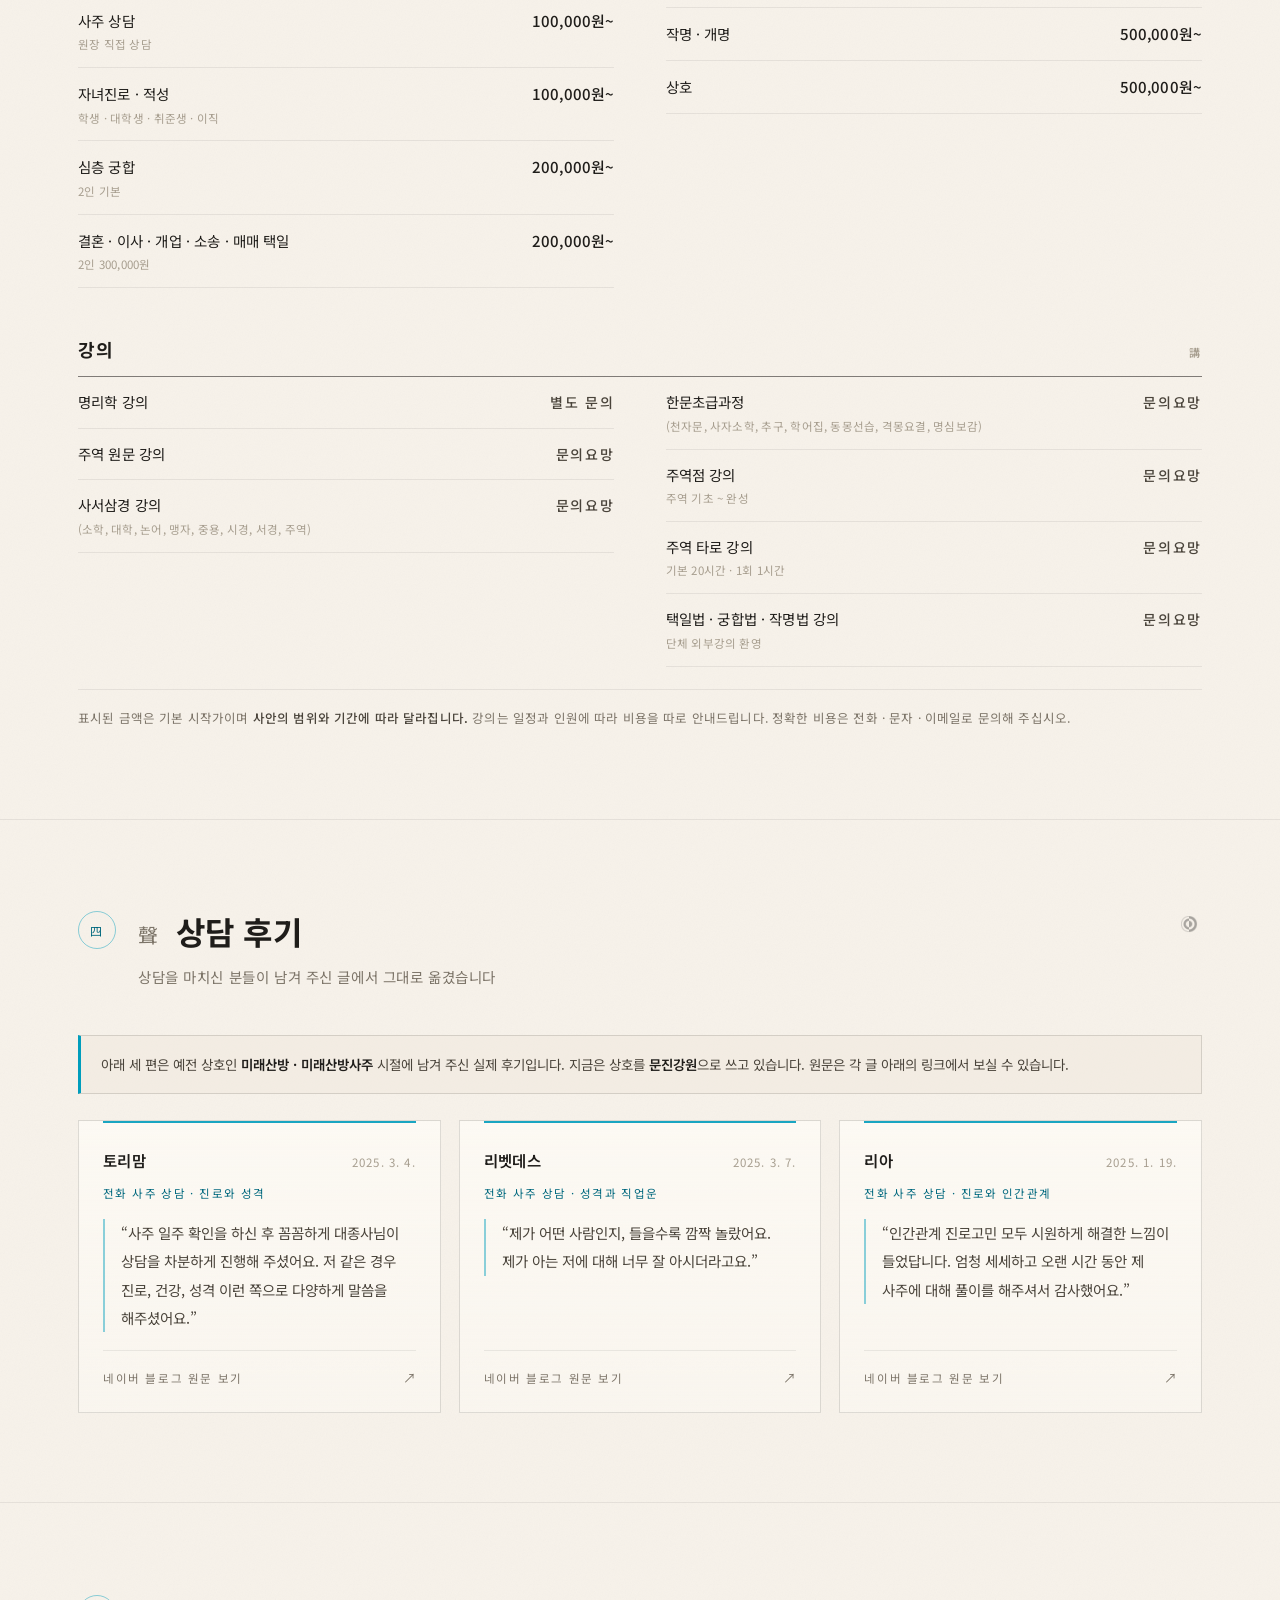
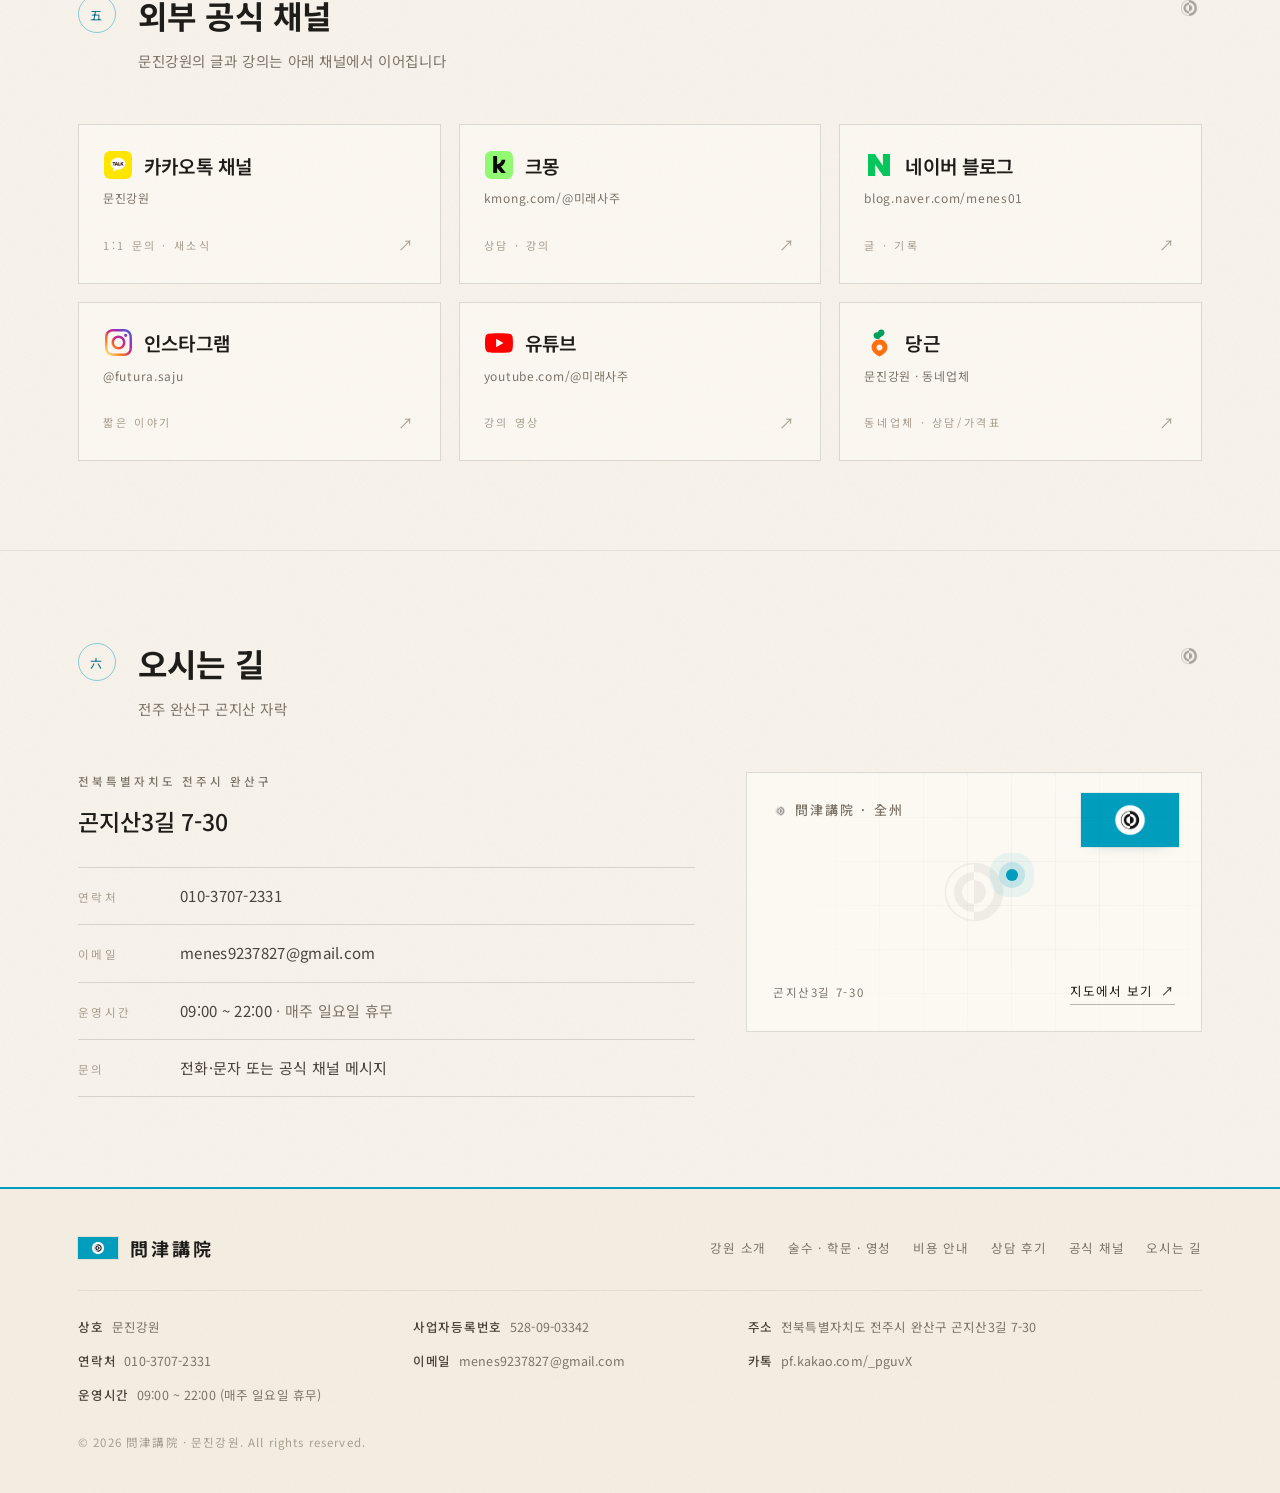
==== commit a78f3e01: "상담 후기 카드 아래 '토리맘 님 이용권 제공' 안내 문구 삭제 (메인·사주 편) 및 미사용 .review-foot 스타일 정리" ====
--- a/index.html
+++ b/index.html
@@ -495,7 +495,6 @@
   .rv-link .arrow{font-size:13px;letter-spacing:0;transition:transform .3s ease}
   .rv-link:hover{color:var(--brand-deep)}
   .rv-link:hover .arrow{transform:translate(2px,-2px)}
-  .review-foot{margin-top:16px;font-size:11.5px;line-height:1.8;color:var(--ink-4)}
   @media (max-width:960px){
     .reviews{grid-template-columns:1fr;gap:14px}
   }
@@ -1031,8 +1030,6 @@
           </a>
         </article>
       </div>
-
-      <p class="review-foot">토리맘 님의 글은 이용권을 제공받고 작성된 후기입니다.</p>
     </div>
   </section>
 
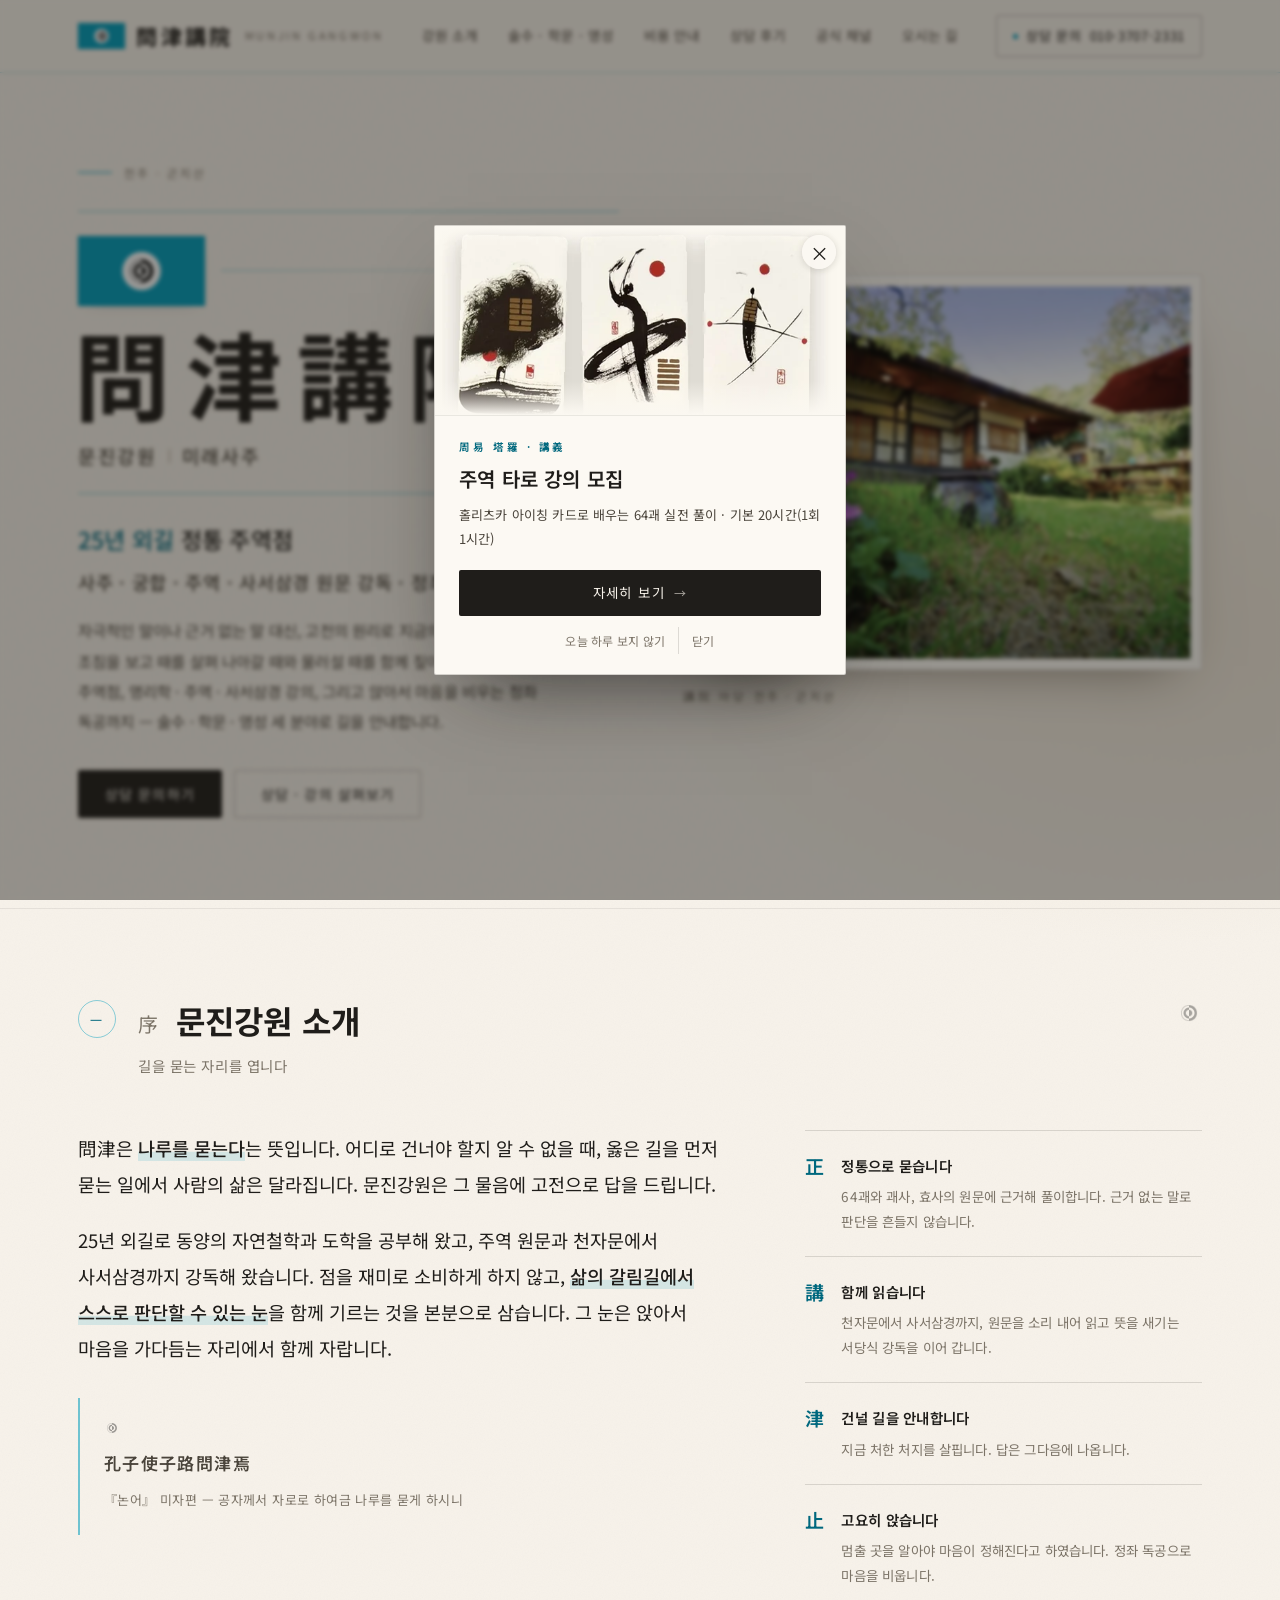
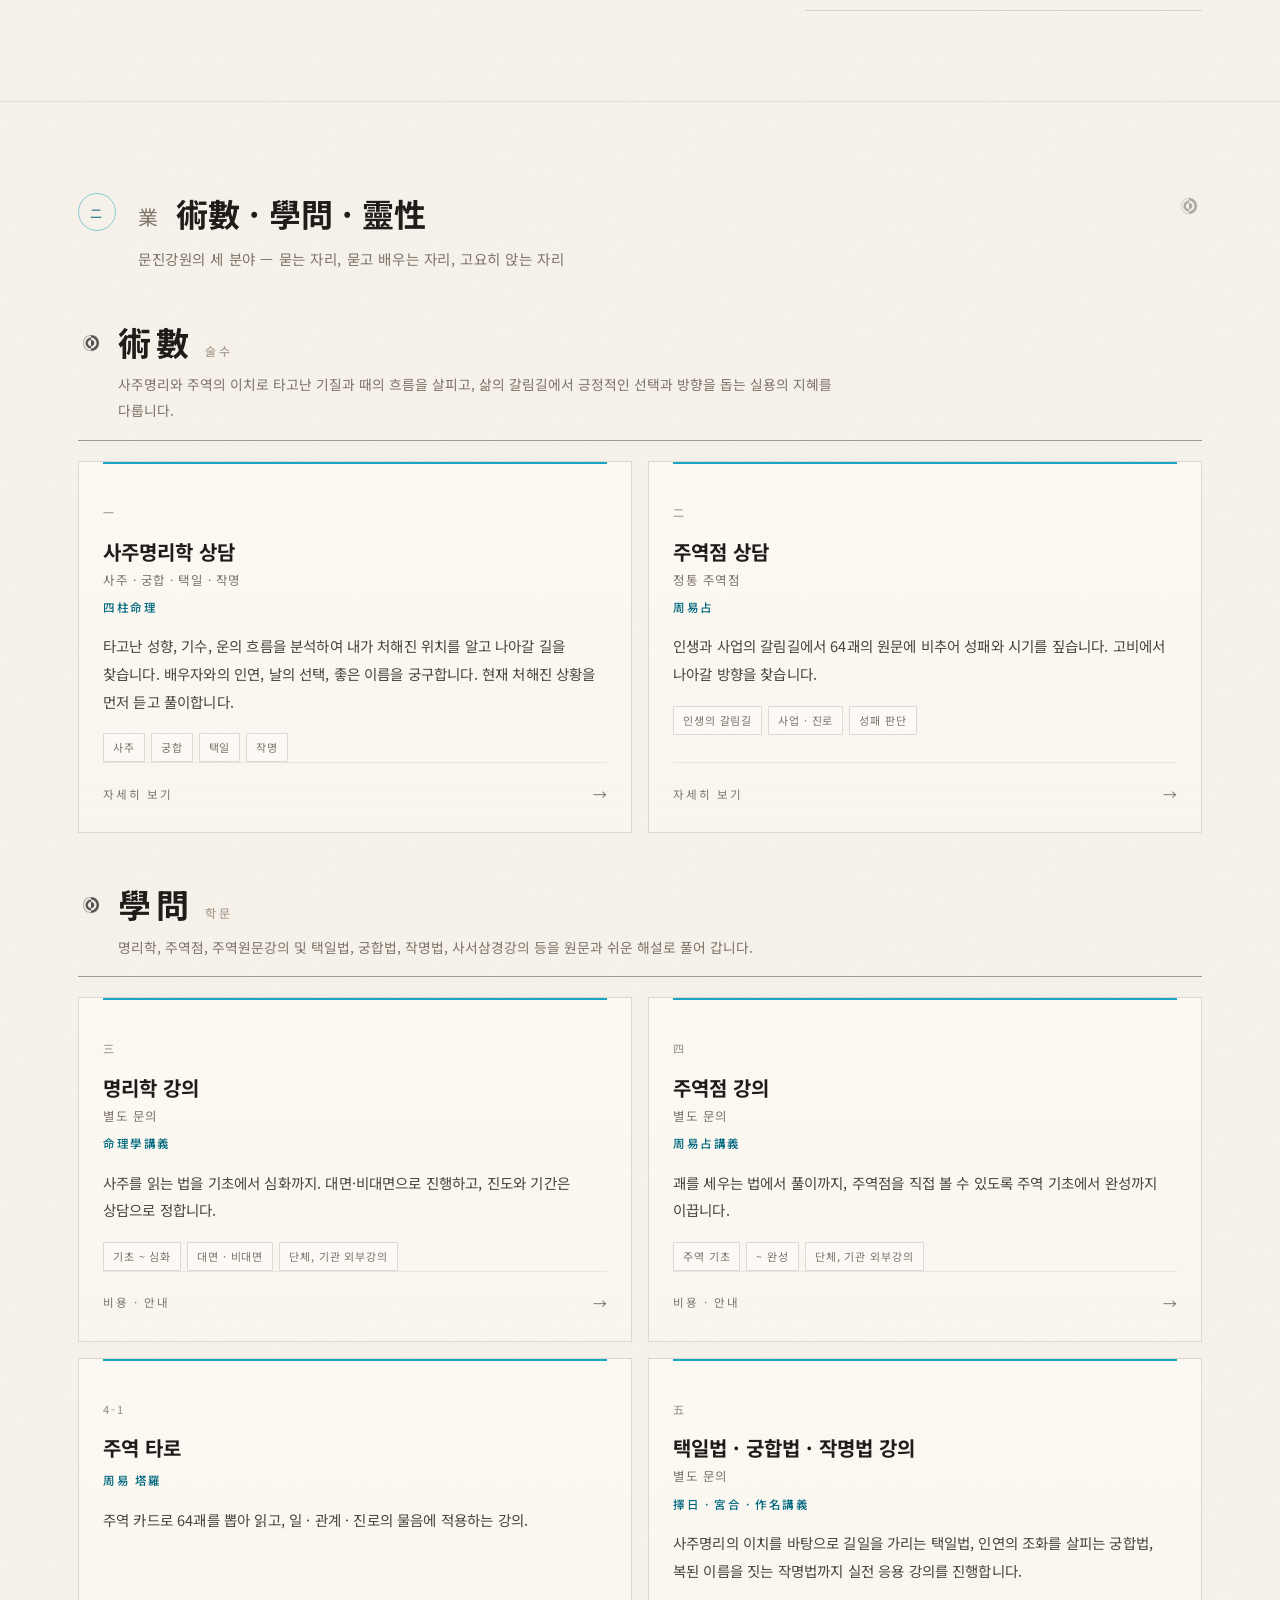
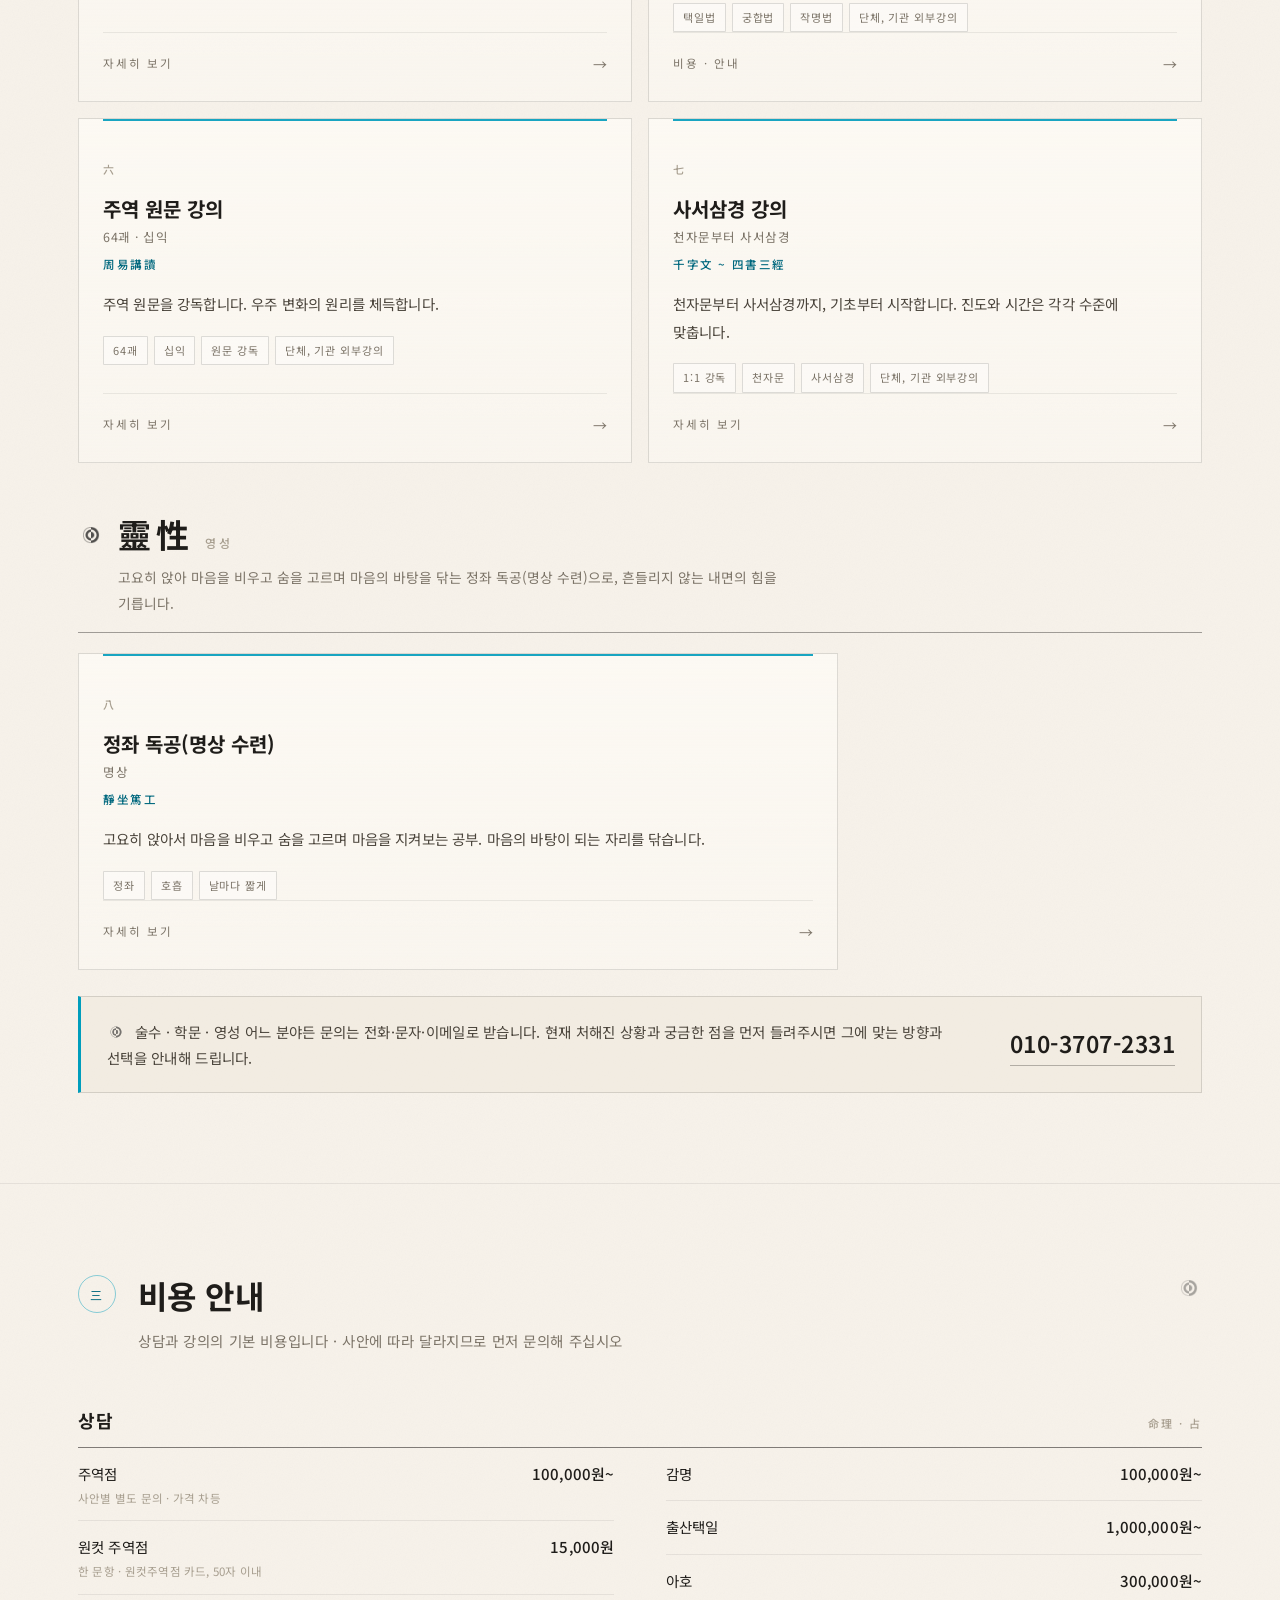
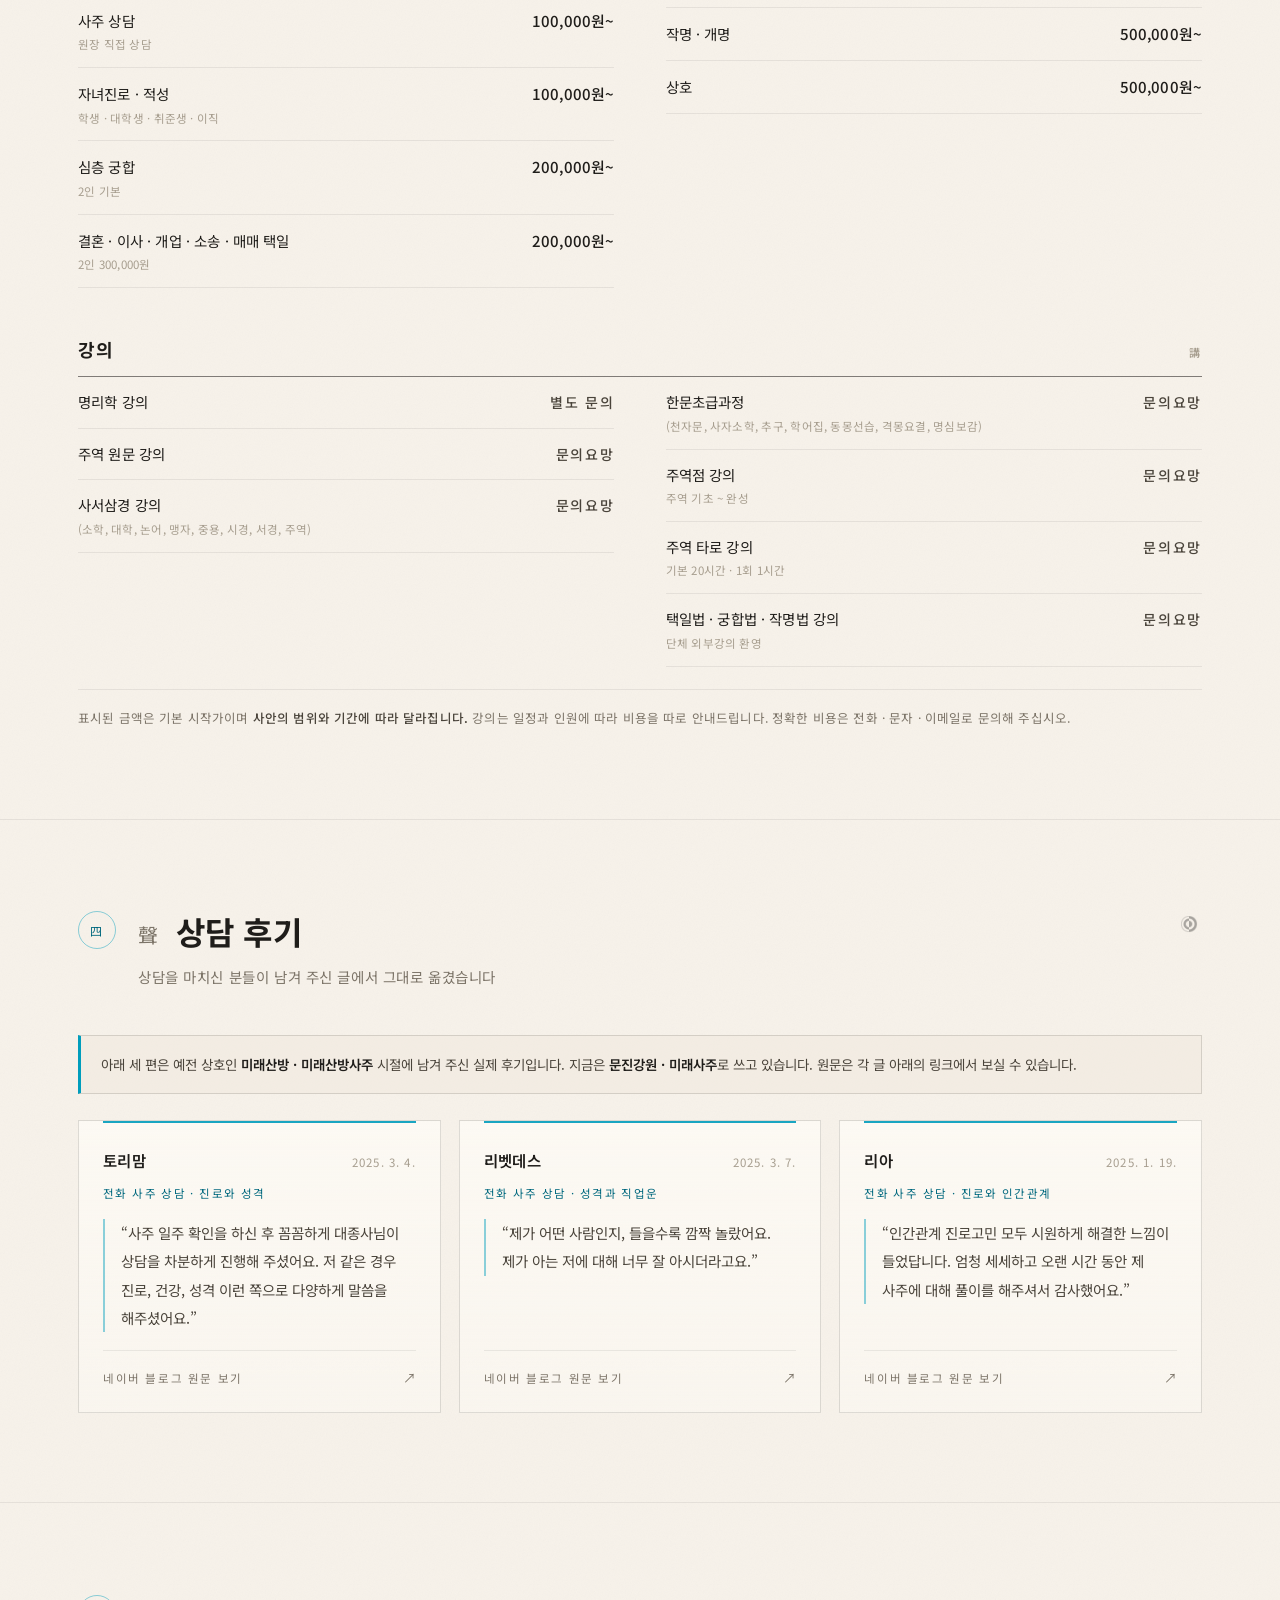
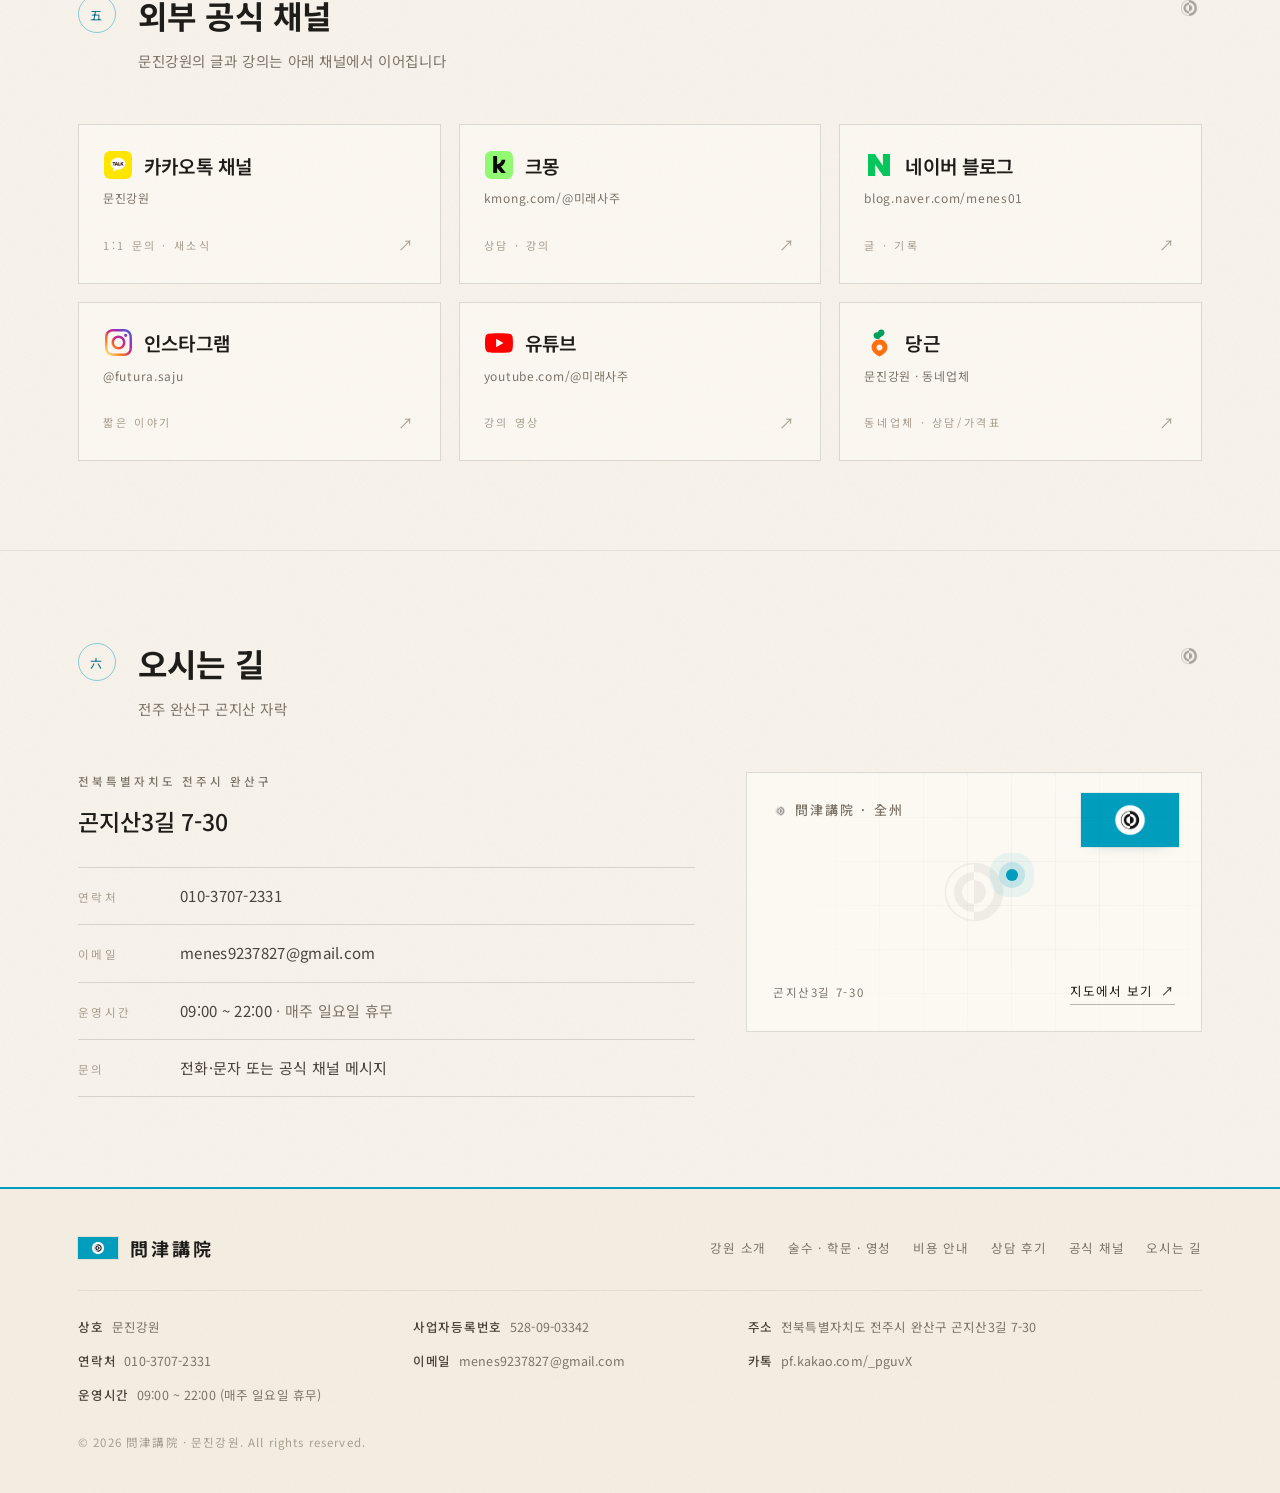
==== commit 933d6880: "상담 후기 안내 문구의 현재 상호 표기를 '문진강원 · 미래사주'로 수정 (메인·사주 편)" ====
--- a/index.html
+++ b/index.html
@@ -982,7 +982,7 @@
 
       <p class="review-note">
         아래 세 편은 예전 상호인 <b>미래산방 · 미래산방사주</b> 시절에 남겨 주신 실제 후기입니다.
-        지금은 상호를 <b>문진강원</b>으로 쓰고 있습니다. 원문은 각 글 아래의 링크에서 보실 수 있습니다.
+        지금은 <b>문진강원 · 미래사주</b>로 쓰고 있습니다. 원문은 각 글 아래의 링크에서 보실 수 있습니다.
       </p>
 
       <div class="reviews">
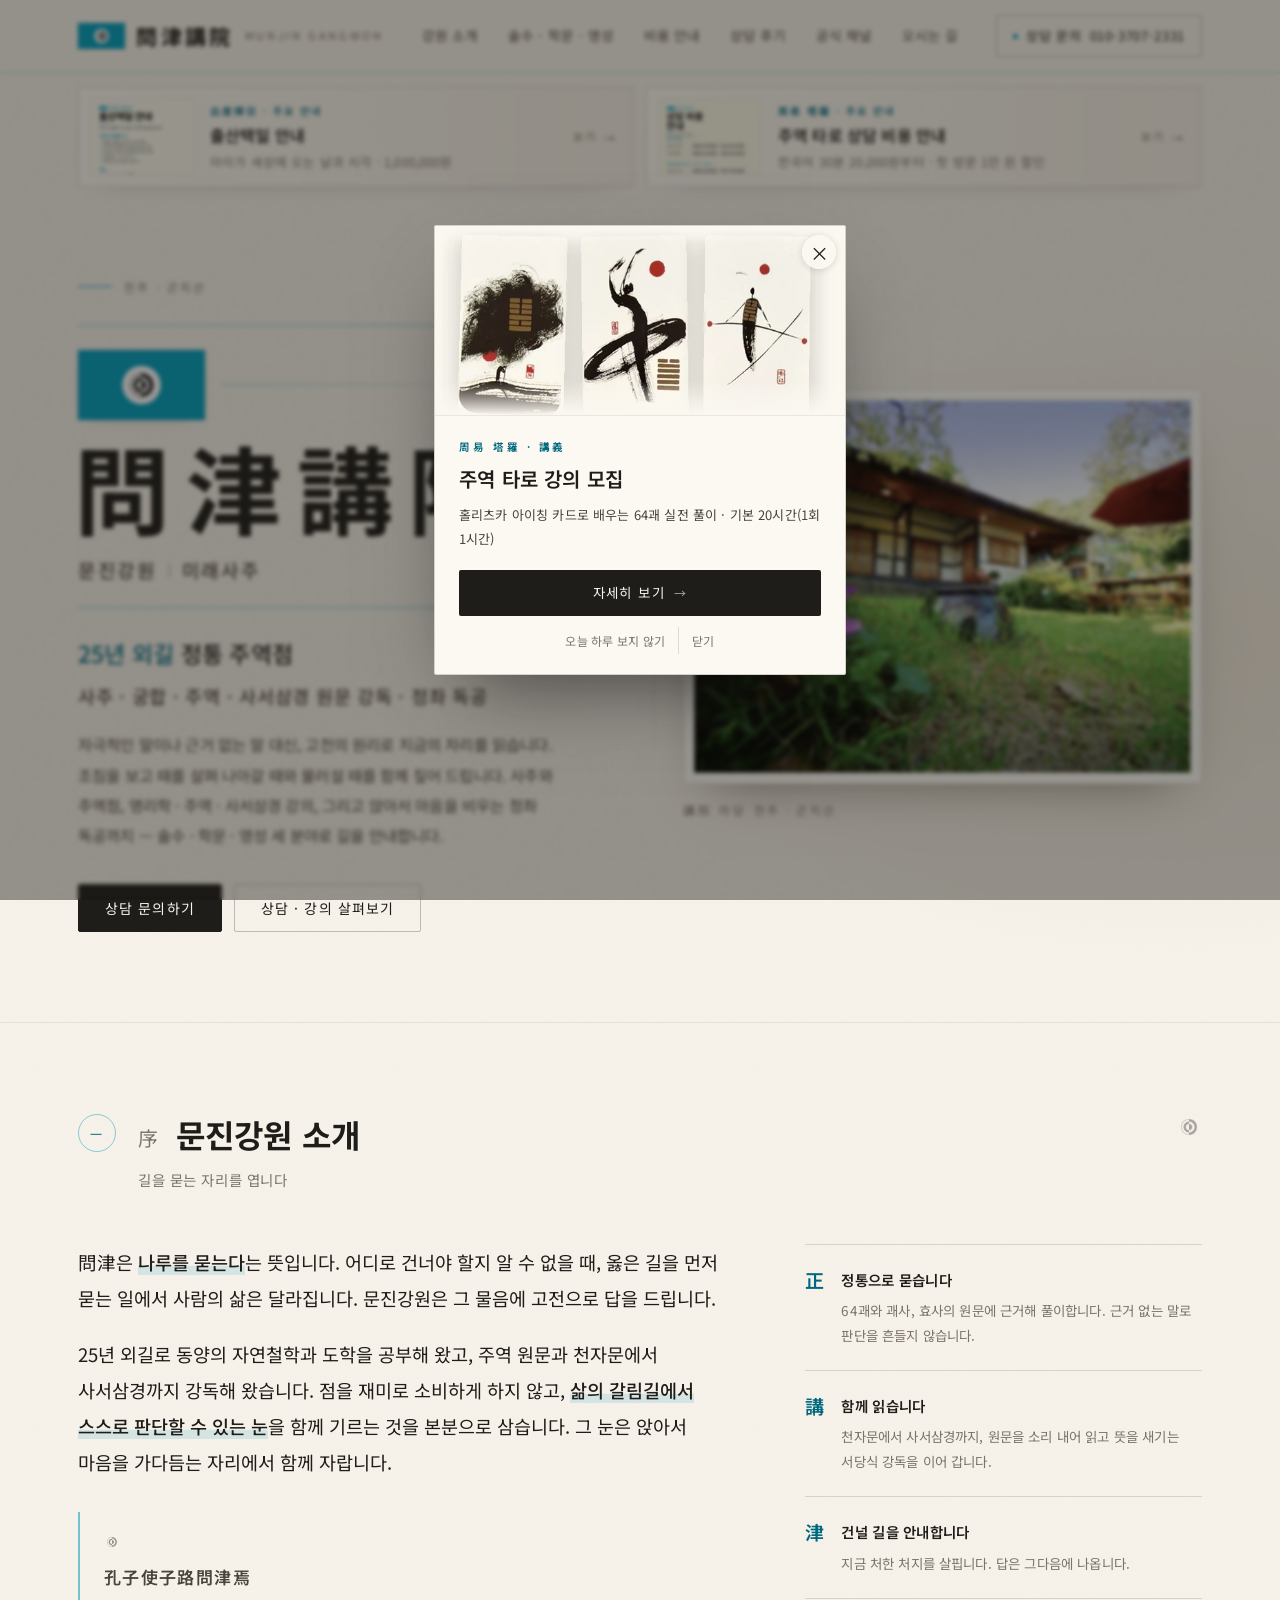
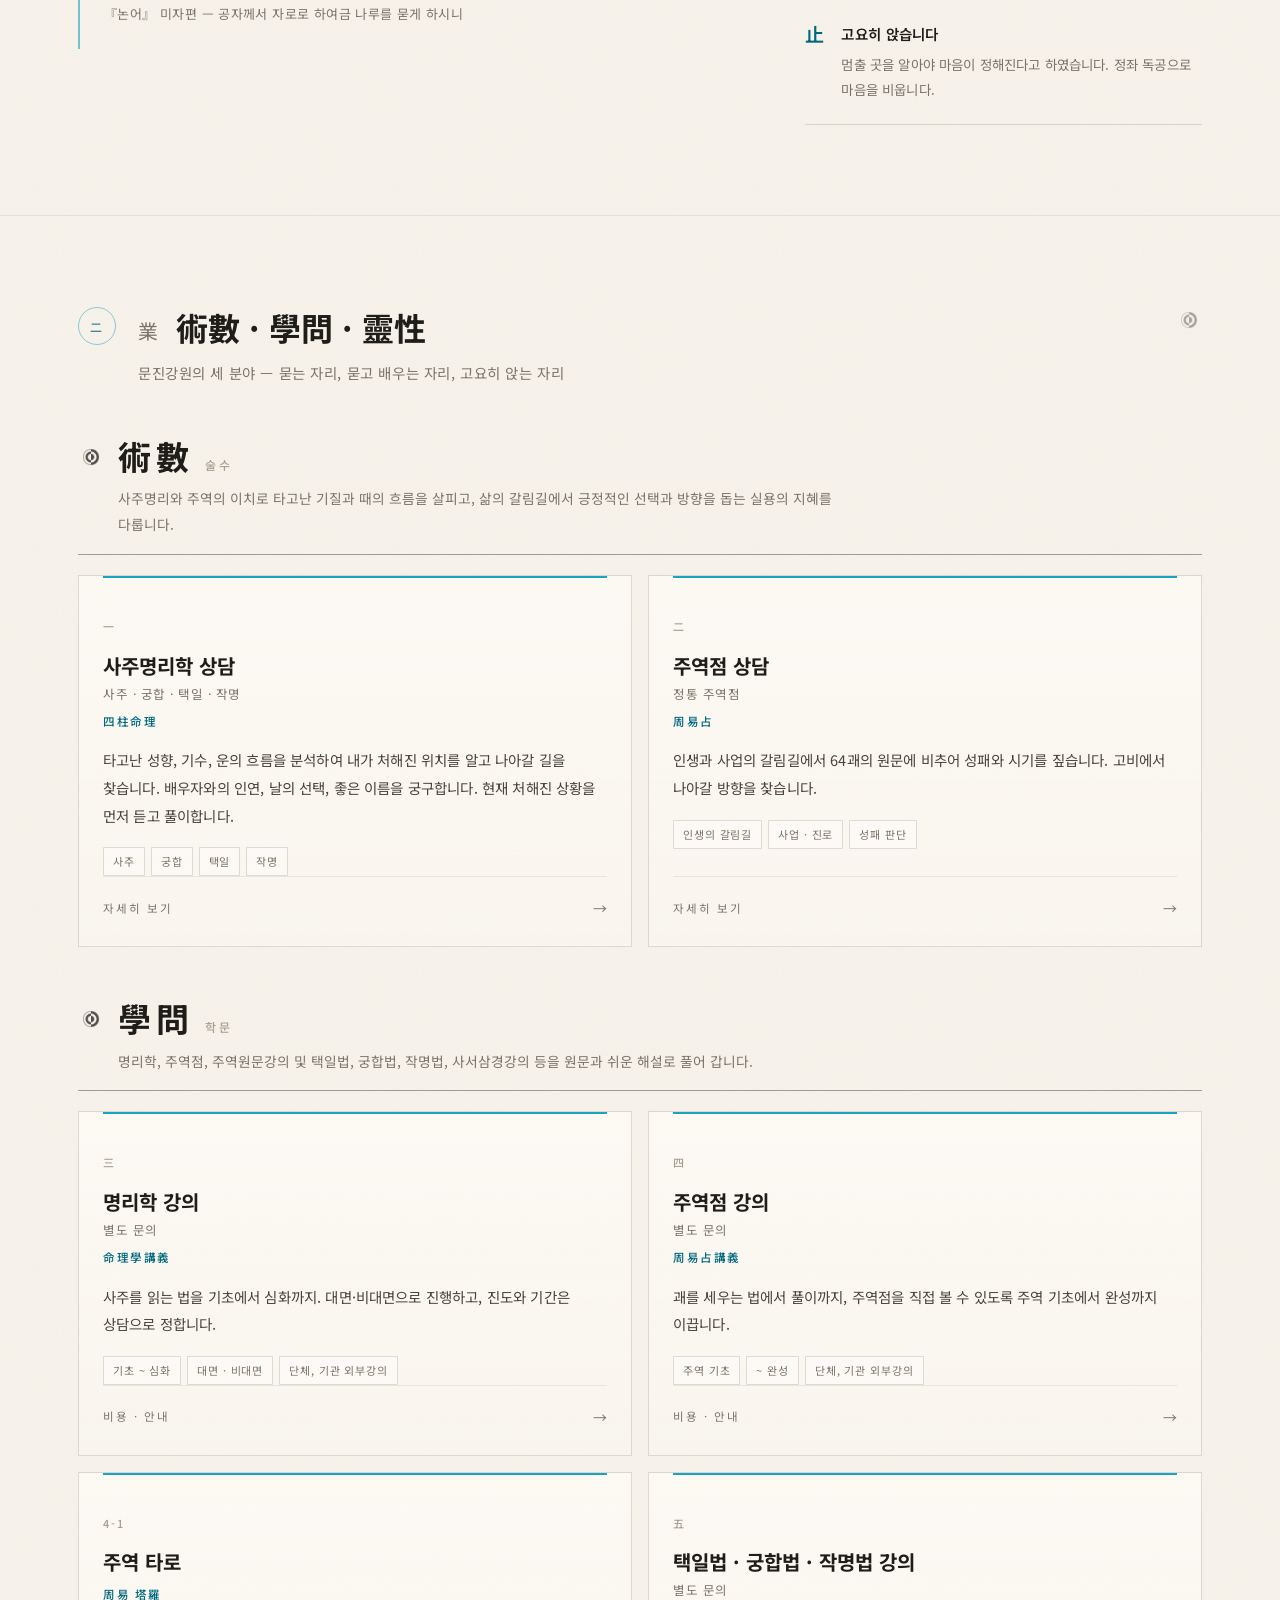
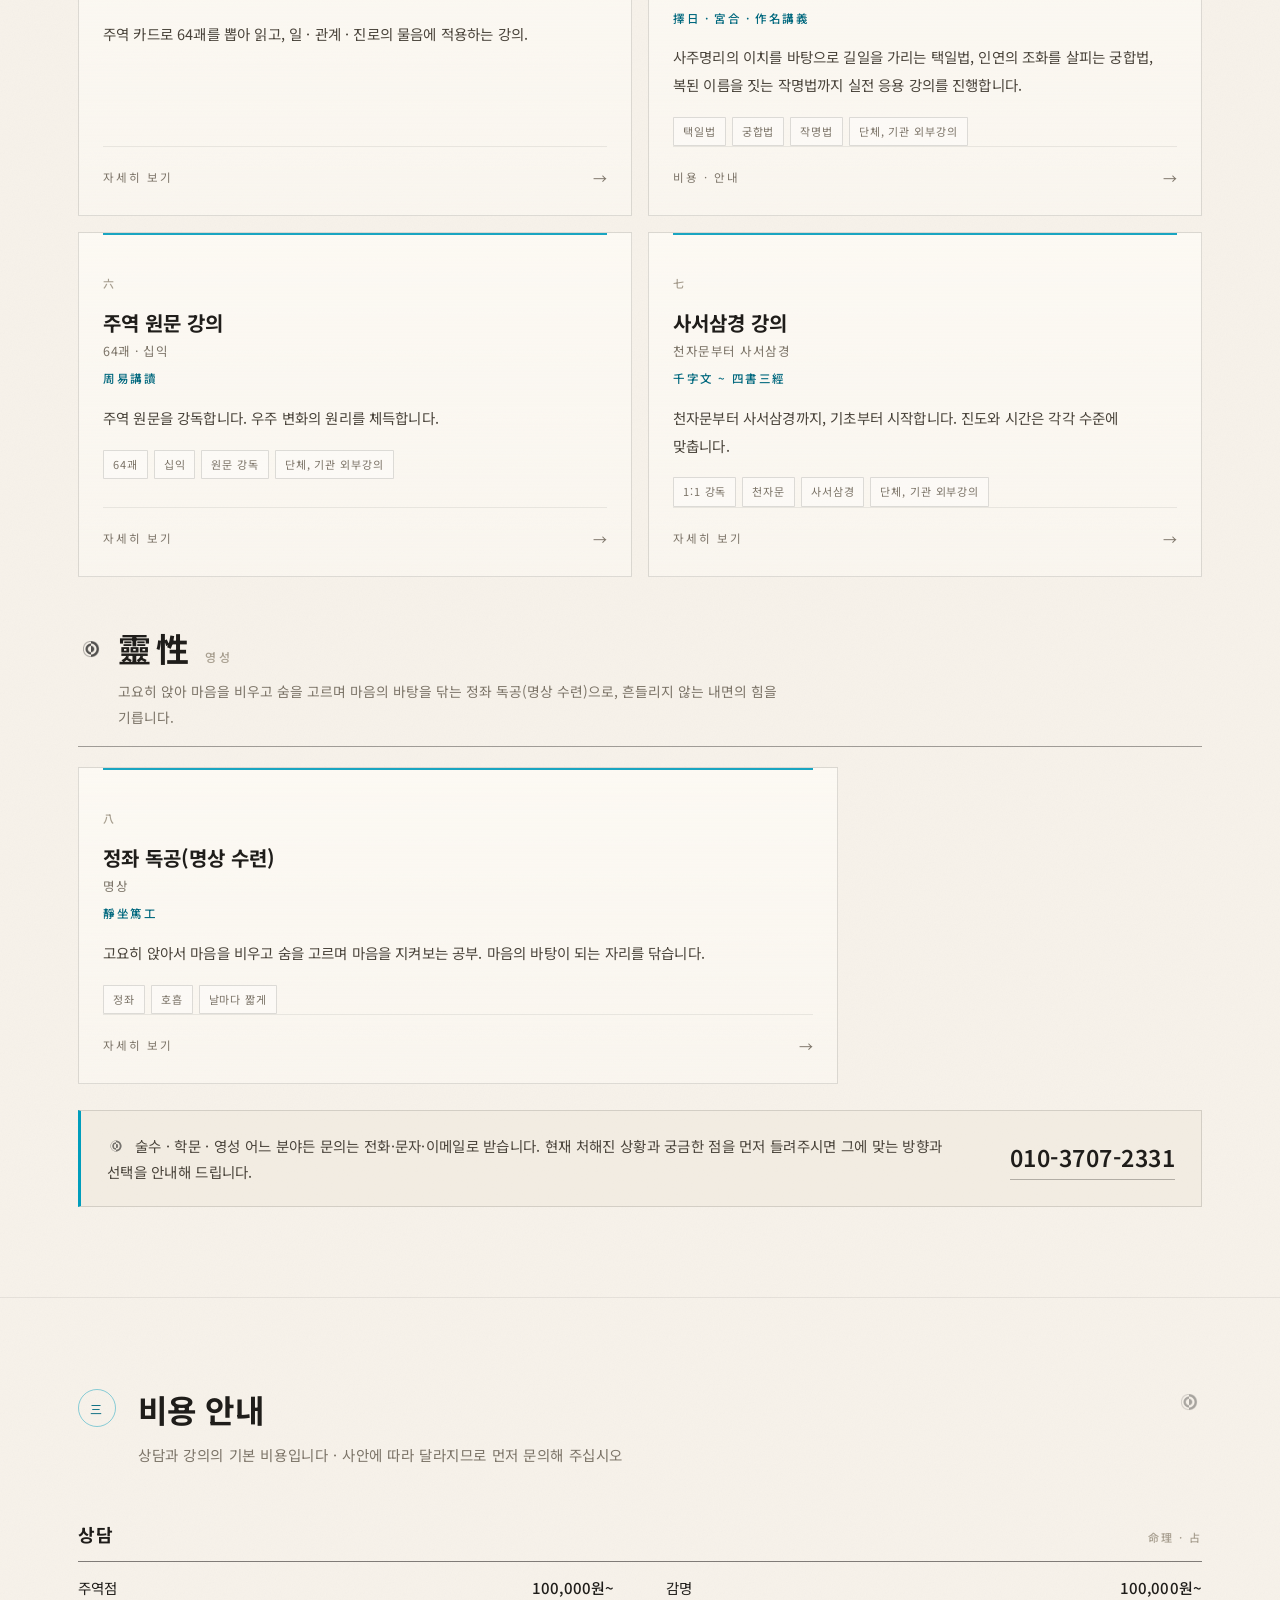
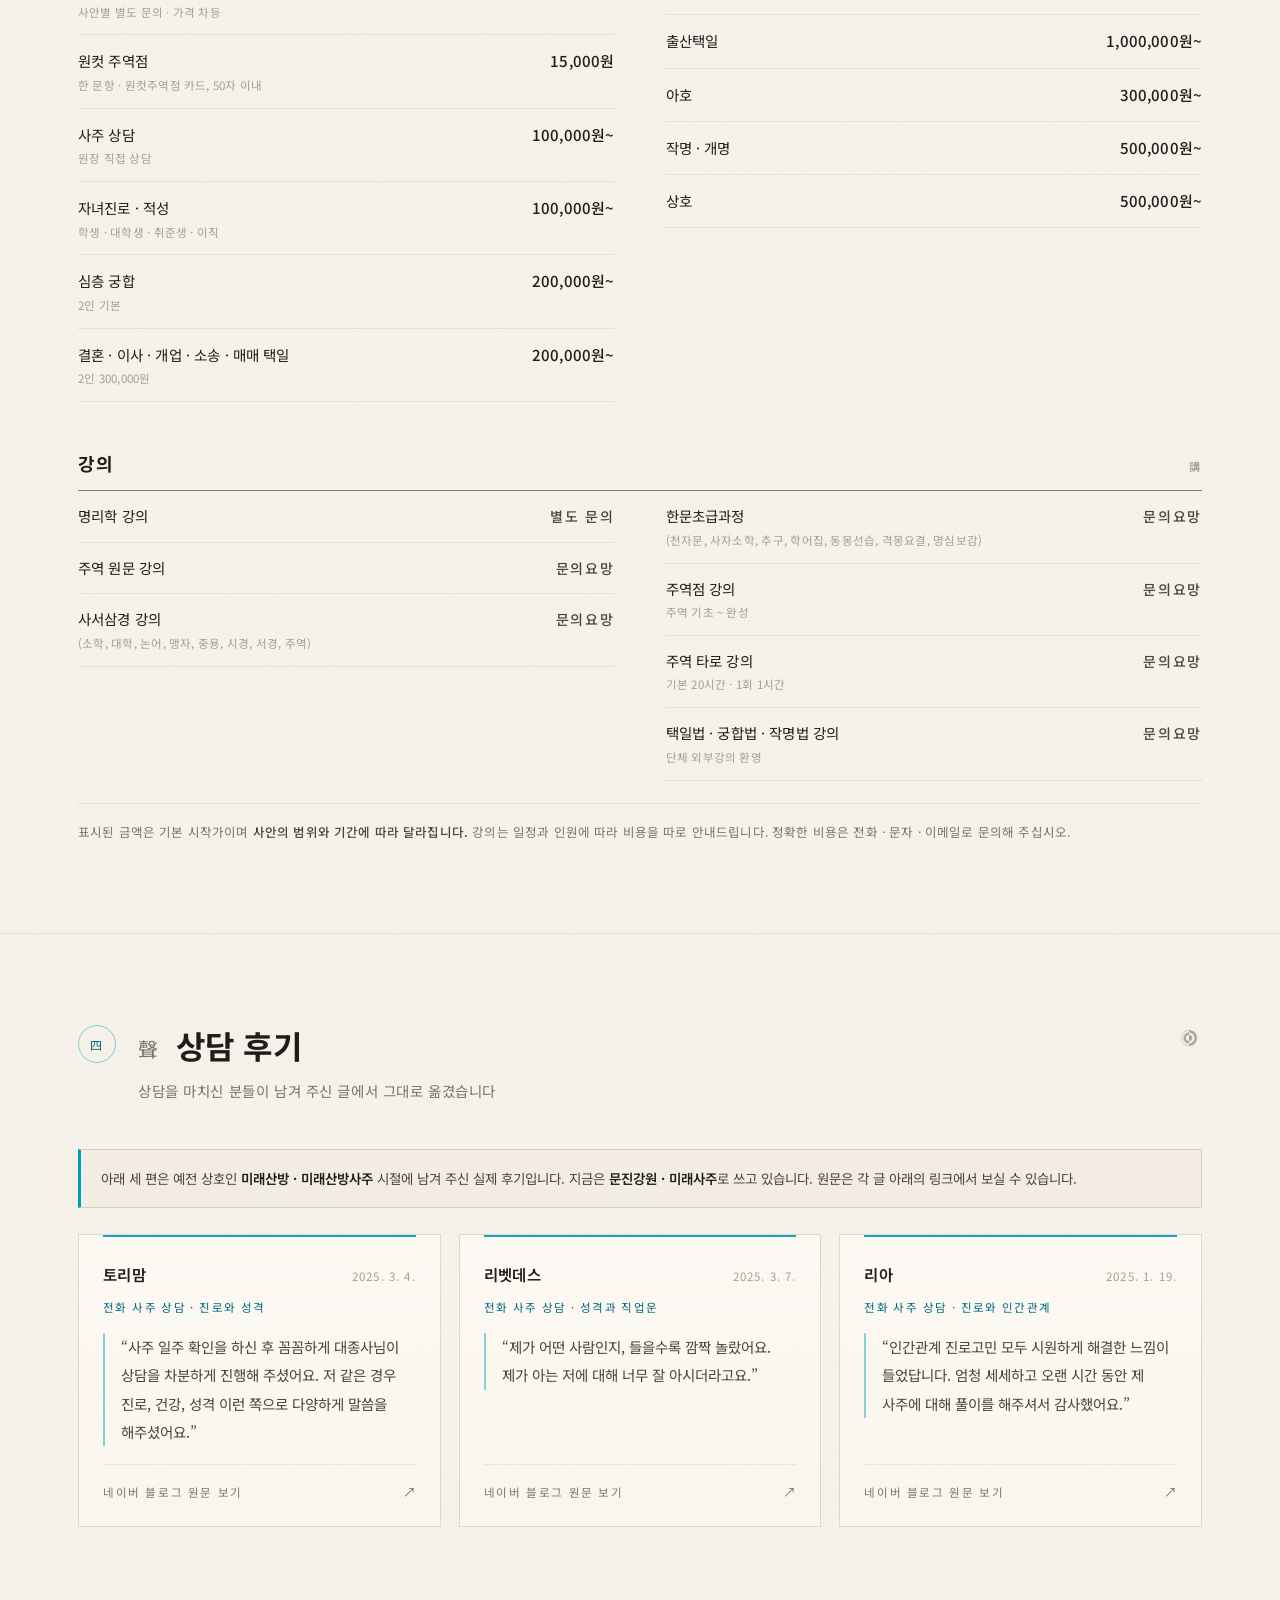
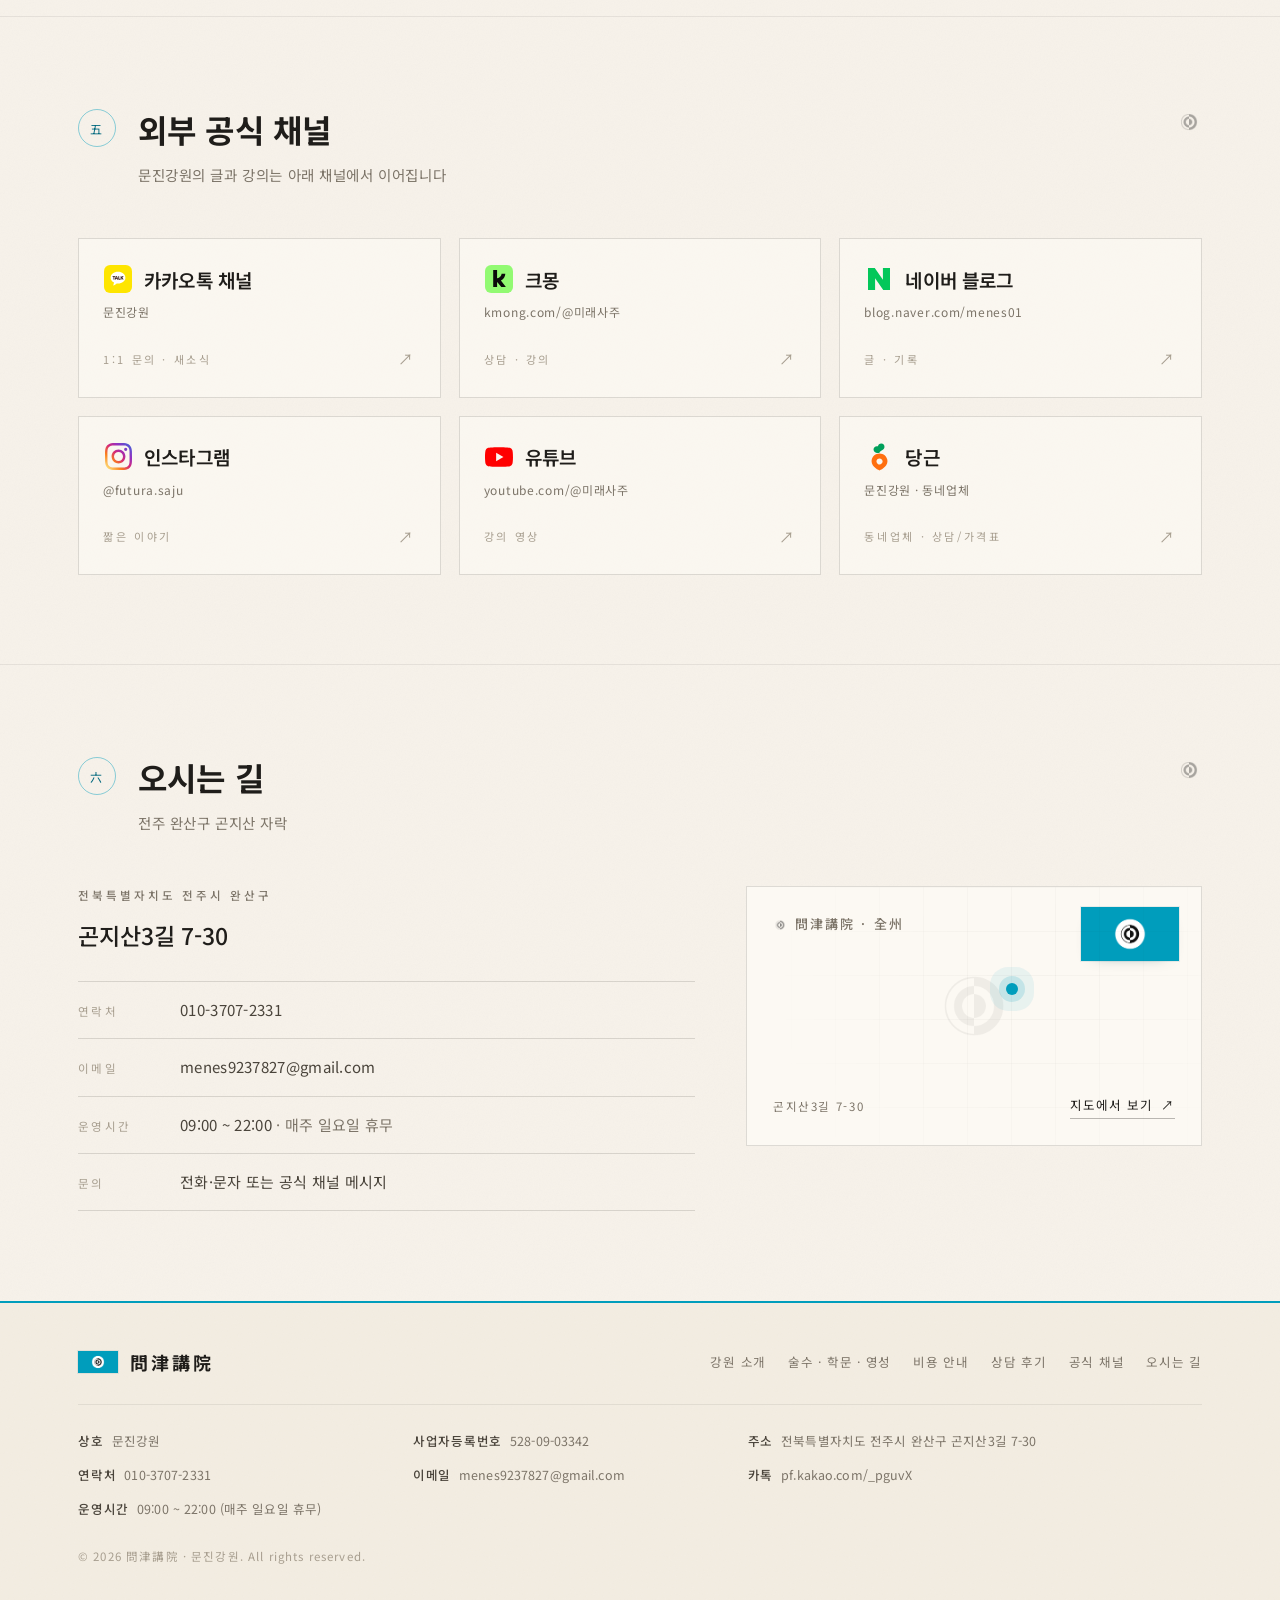
==== commit 61621f51: "출산택일·주역 타로 상담 비용 안내 카드 2종 반영(사주 편·4-1 주역 타로 편)과 메인 첫 화면 주요 안내 배너 2칸 추가" ====
--- a/index.html
+++ b/index.html
@@ -501,6 +501,44 @@
   @media (max-width:620px){
     .review{padding:22px 20px 20px}
     .rv-quote{font-size:14px}
+  }
+
+  /* ---------- 주요 안내 배너 (2026-11-28) ---------- */
+  .notice-strip{padding:14px 0 0}
+  .notice-strip .wrap{display:grid;grid-template-columns:1fr 1fr;gap:12px}
+  .nt{
+    display:grid;grid-template-columns:104px minmax(0,1fr) auto;align-items:center;gap:16px;
+    padding:11px 18px 11px 11px;border:1px solid var(--line);border-radius:2px;
+    background:linear-gradient(to right,rgba(252,249,243,.95),rgba(241,234,222,.5));
+    box-shadow:0 12px 28px -30px rgba(31,29,26,.8);
+    transition:border-color .25s ease,box-shadow .25s ease,transform .25s ease;
+  }
+  .nt:hover{border-color:rgba(0,157,188,.5);box-shadow:0 16px 32px -28px rgba(31,29,26,.75);transform:translateY(-1px)}
+  .nt-thumb{
+    position:relative;display:block;width:104px;height:76px;overflow:hidden;
+    border:1px solid var(--line-2);background:var(--paper);
+  }
+  .nt-thumb img{display:block;width:100%;height:100%;object-fit:cover;object-position:50% 0}
+  .nt-body{min-width:0}
+  .nt-lb{display:block;font-size:10px;font-weight:600;letter-spacing:.2em;color:var(--brand-deep)}
+  .nt-title{
+    display:block;margin-top:5px;font-family:var(--sans);font-weight:600;
+    font-size:16px;line-height:1.35;letter-spacing:.01em;color:var(--ink);
+  }
+  .nt-desc{display:block;margin-top:5px;font-size:12.5px;line-height:1.6;color:var(--ink-3);word-break:keep-all}
+  .nt-go{display:inline-flex;align-items:center;gap:7px;font-size:11px;letter-spacing:.13em;color:var(--ink-3);white-space:nowrap}
+  .nt-go .arrow{font-size:12px;letter-spacing:0;transition:transform .3s ease}
+  .nt:hover .nt-go{color:var(--brand-deep)}
+  .nt:hover .nt-go .arrow{transform:translateX(2px)}
+  @media (max-width:1024px){
+    .nt-go span:first-child{display:none}
+  }
+  @media (max-width:900px){
+    .notice-strip .wrap{grid-template-columns:1fr}
+    .nt{grid-template-columns:96px minmax(0,1fr) auto;gap:13px;padding:10px 15px 10px 10px}
+    .nt-thumb{width:96px;height:70px}
+    .nt-title{font-size:15px}
+    .nt-desc{font-size:12px}
   }
 
   /* ---------- responsive ---------- */
@@ -666,6 +704,30 @@
 </header>
 
 <main id="top">
+
+  <!-- 주요 안내 배너 -->
+  <section class="notice-strip" aria-label="주요 안내">
+    <div class="wrap">
+      <a class="nt" href="saju.html#chulsan-taegil">
+        <span class="nt-thumb" aria-hidden="true"><img src="assets/chulsan-taegil-guide.jpg" alt="" width="1024" height="1536" loading="eager" decoding="async"></span>
+        <span class="nt-body">
+          <span class="nt-lb">出産擇日 · 주요 안내</span>
+          <span class="nt-title">출산택일 안내</span>
+          <span class="nt-desc">아이가 세상에 오는 날과 시각 · 1,000,000원</span>
+        </span>
+        <span class="nt-go"><span>보기</span><span class="arrow" aria-hidden="true">→</span></span>
+      </a>
+      <a class="nt" href="juyeok-tarot.html#fees">
+        <span class="nt-thumb" aria-hidden="true"><img src="assets/juyeok-tarot-fee-guide.jpg" alt="" width="1024" height="1536" loading="eager" decoding="async"></span>
+        <span class="nt-body">
+          <span class="nt-lb">周易 塔羅 · 주요 안내</span>
+          <span class="nt-title">주역 타로 상담 비용 안내</span>
+          <span class="nt-desc">한국어 30분 20,000원부터 · 첫 방문 1만 원 할인</span>
+        </span>
+        <span class="nt-go"><span>보기</span><span class="arrow" aria-hidden="true">→</span></span>
+      </a>
+    </div>
+  </section>
 
   <!-- HERO -->
   <section class="hero">
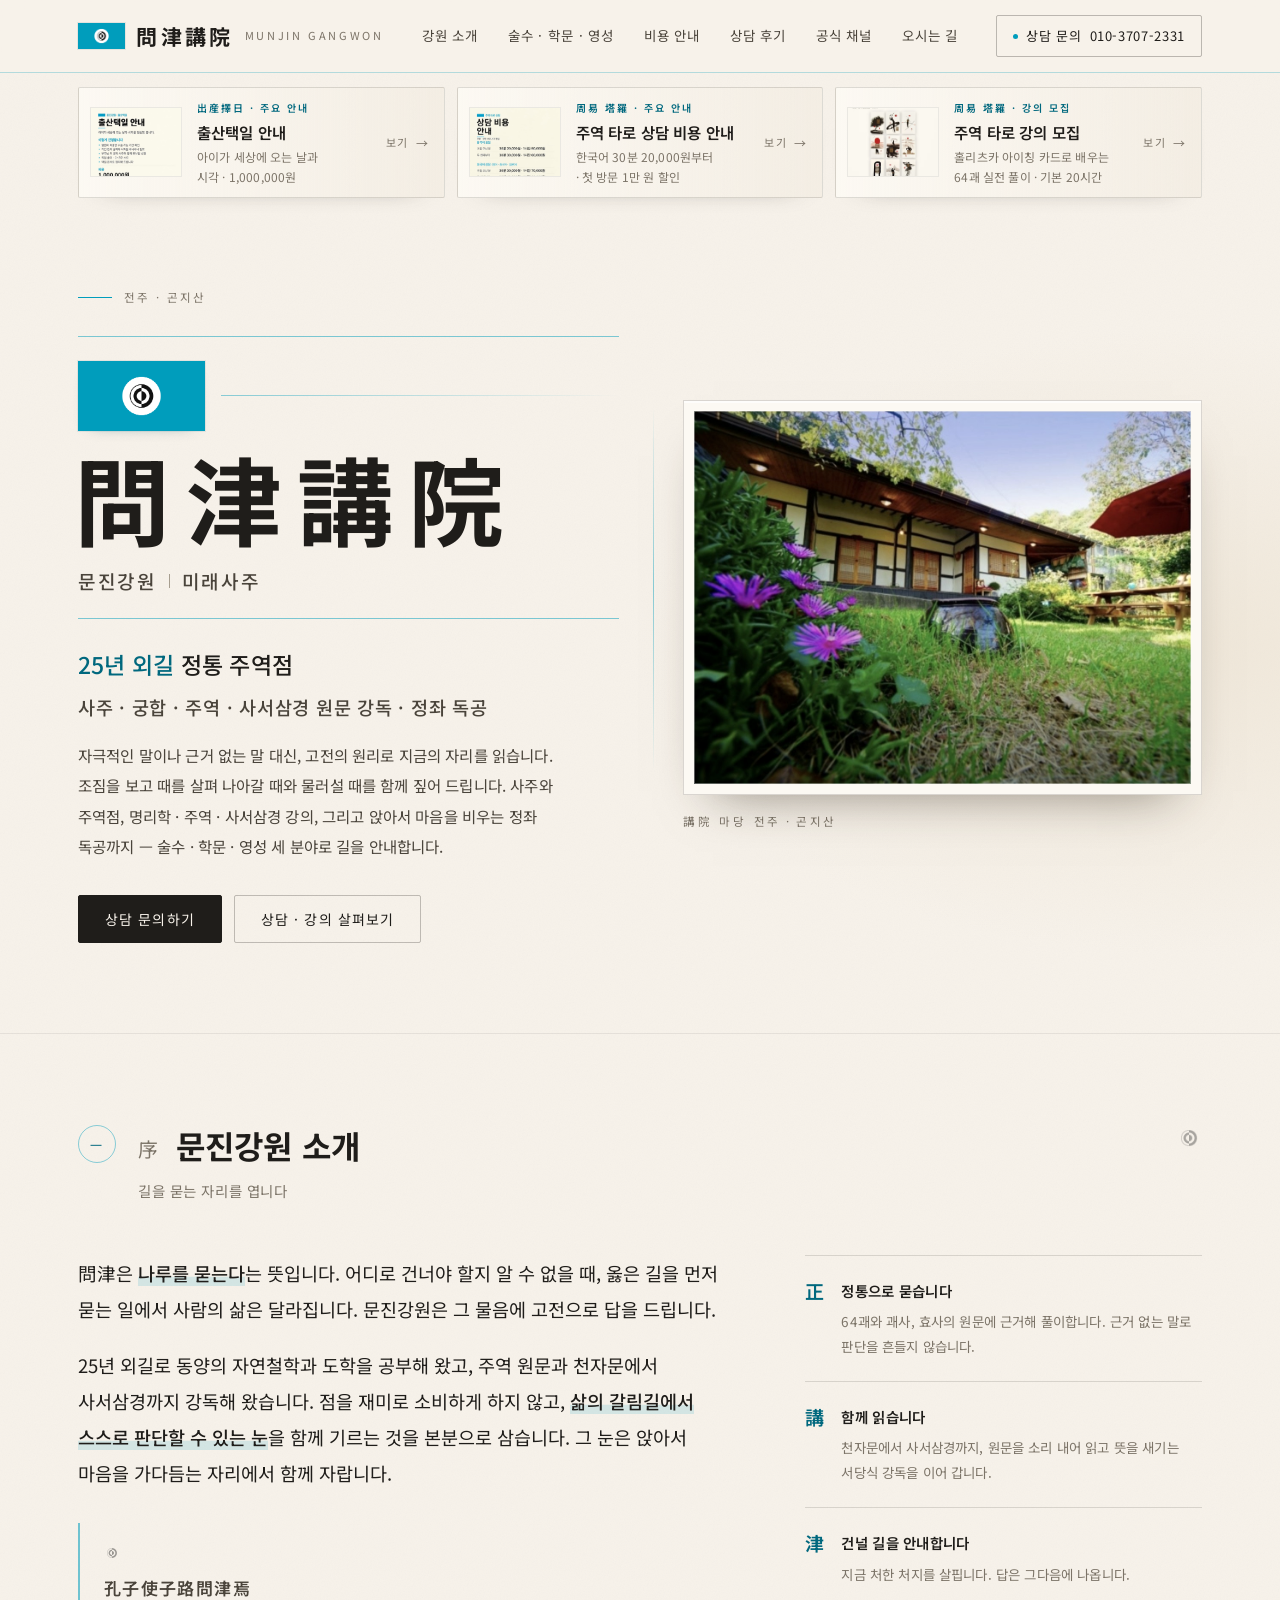
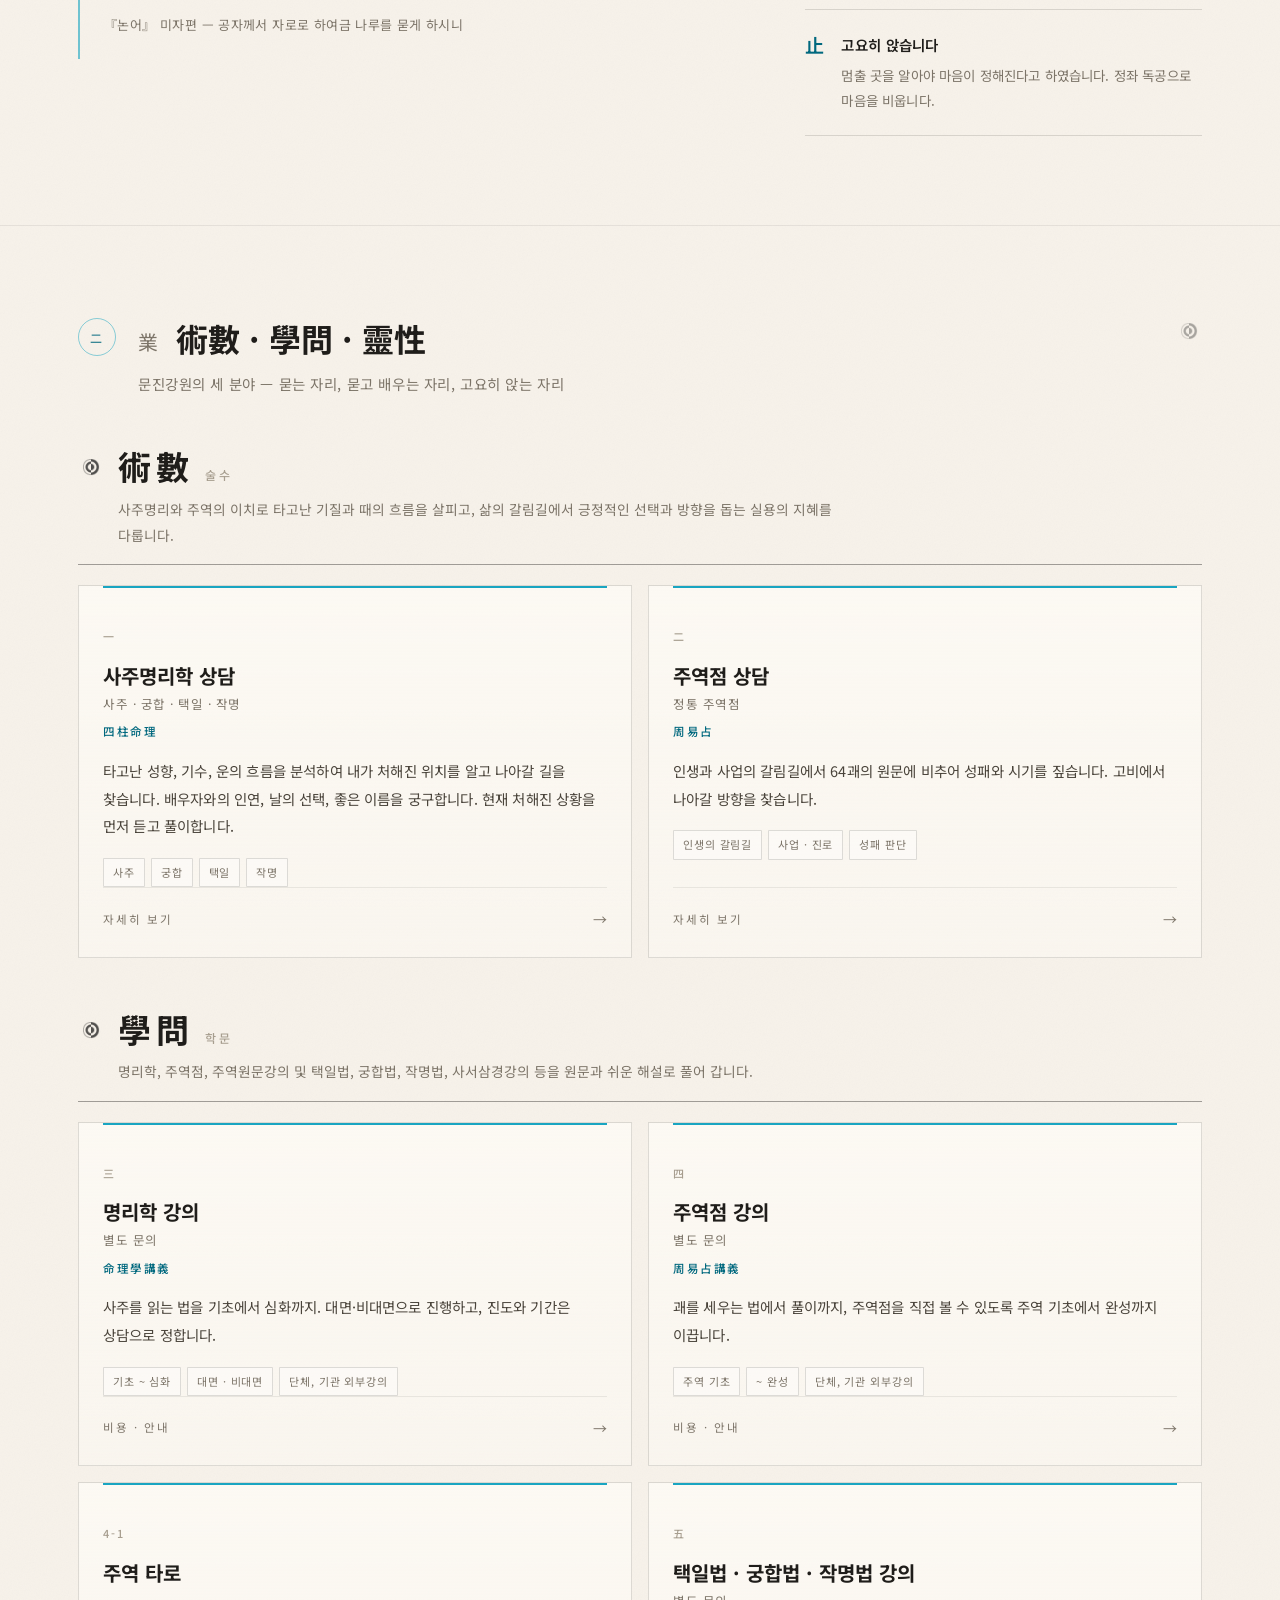
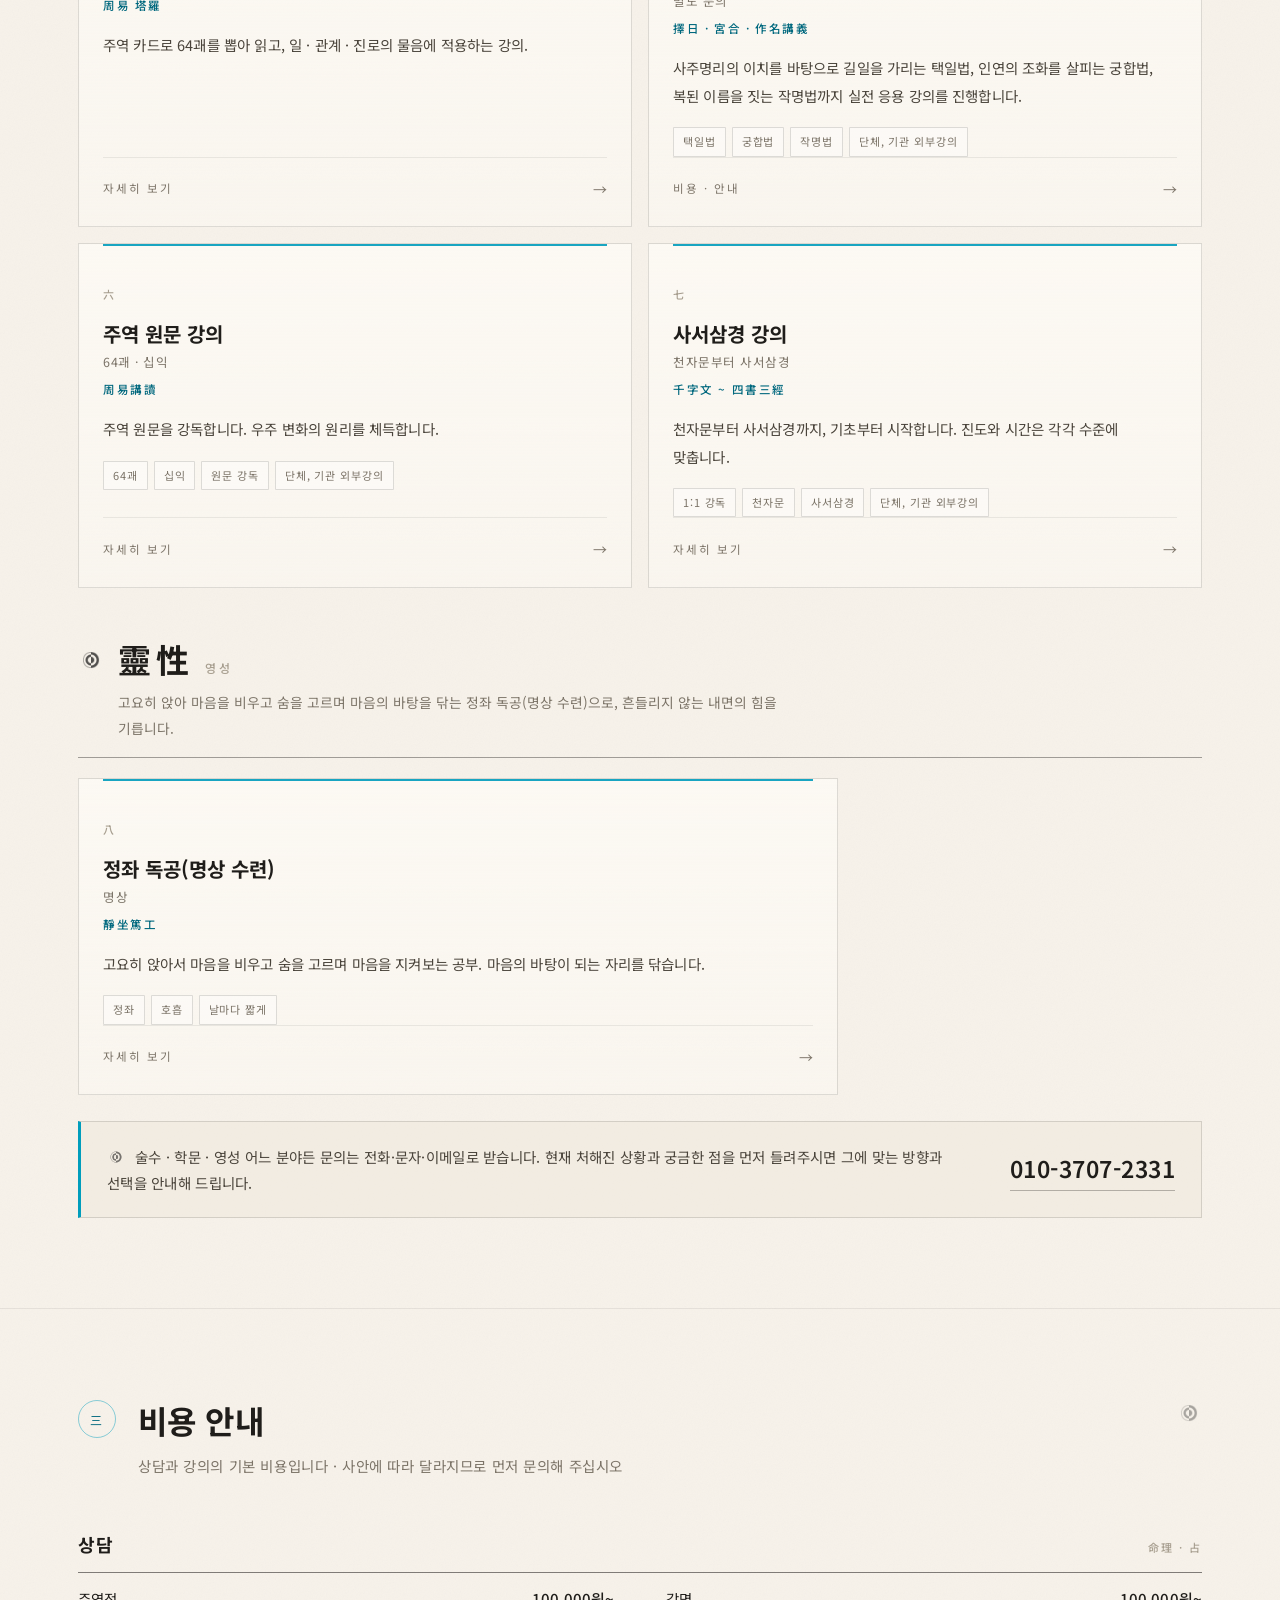
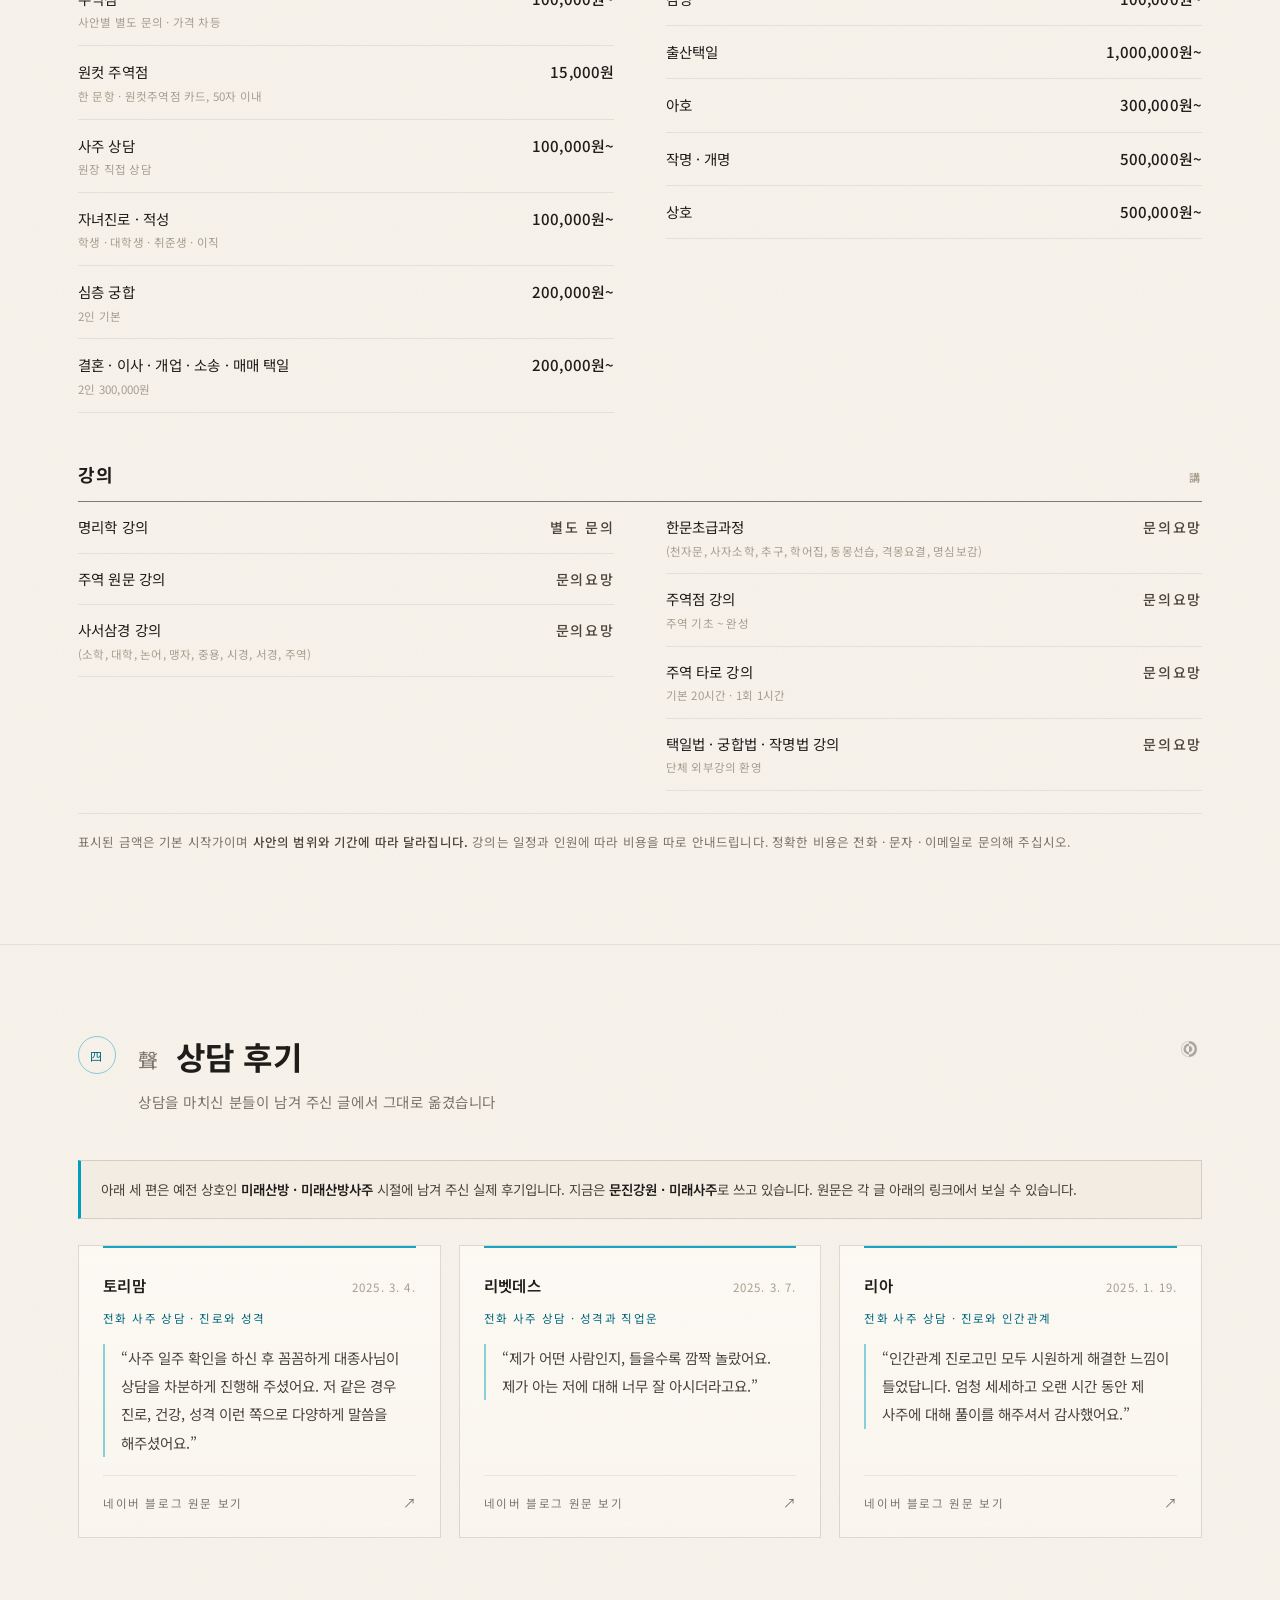
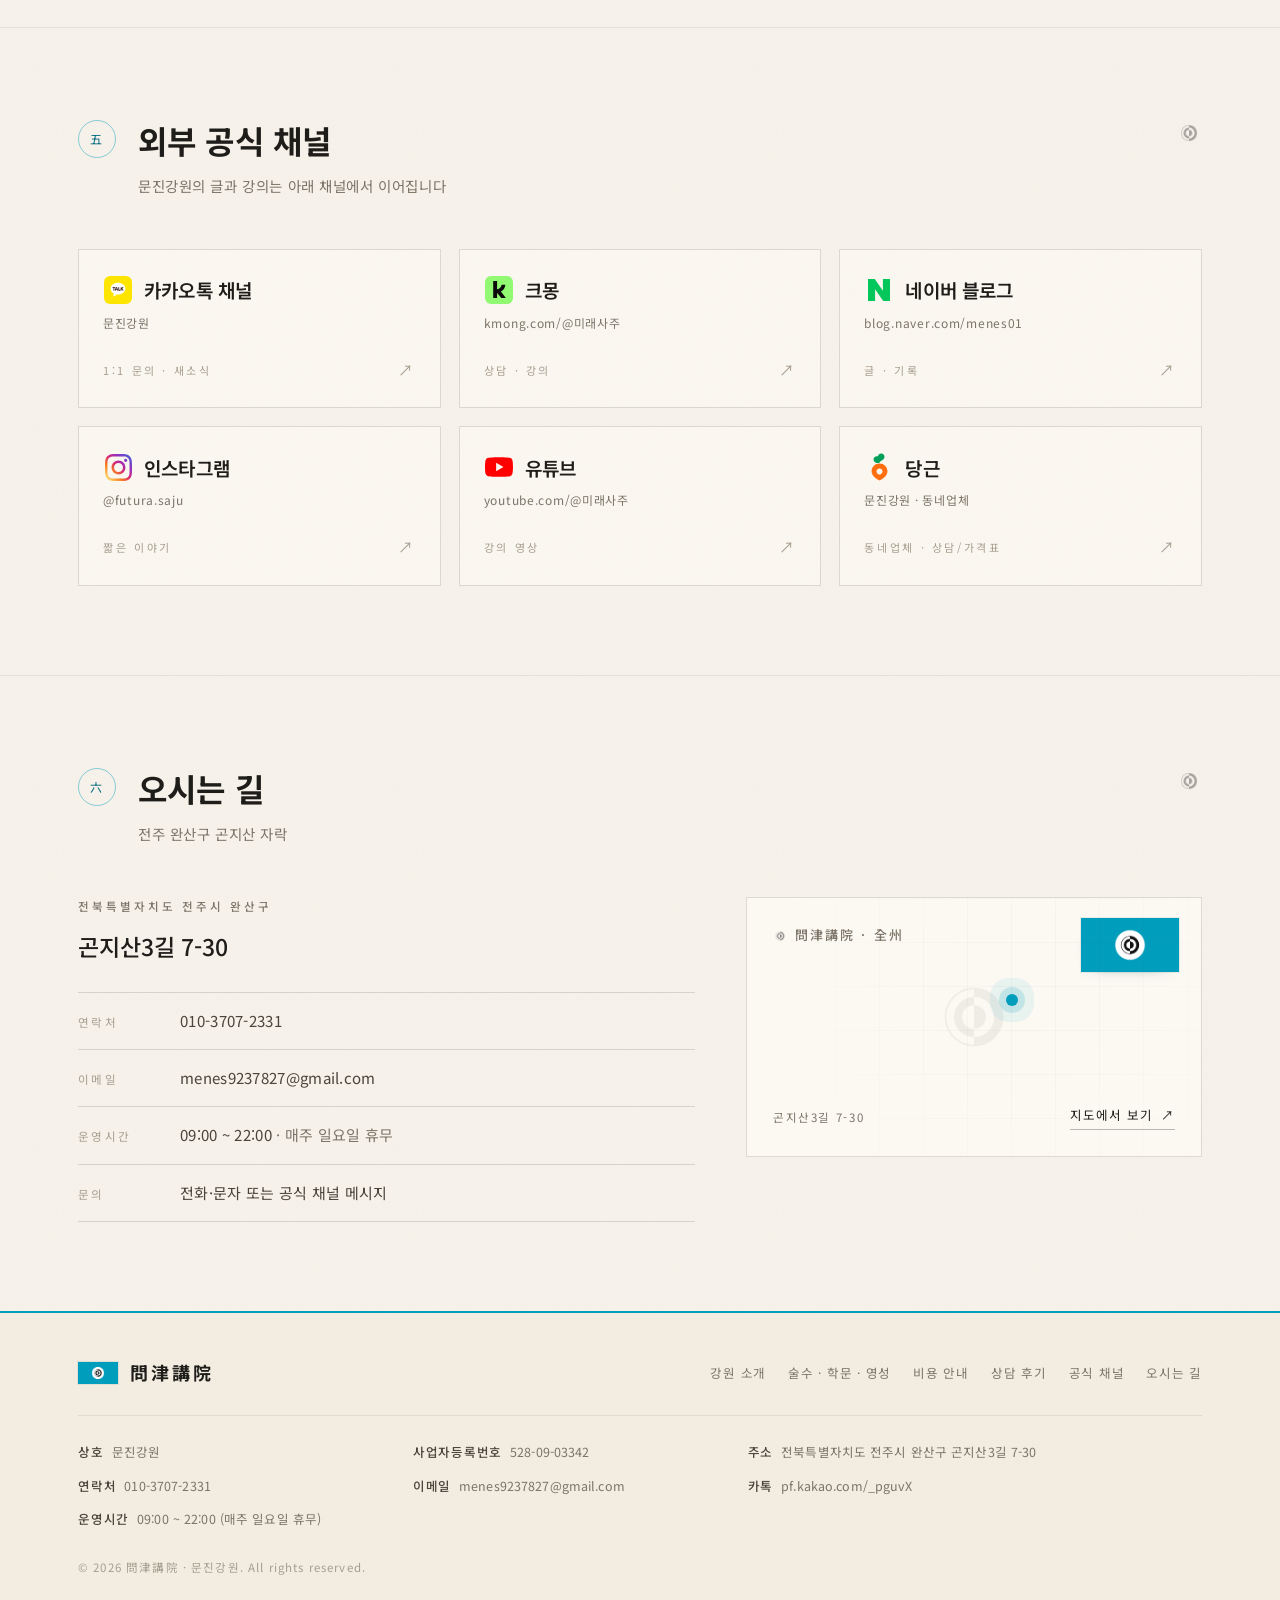
==== commit 15b47eaf: "메인 자동 팝업(주역 타로 강의 모집) 걷어 내고 주요 안내 배너에 '주역 타로 강의 모집' 한 칸 추가(3열·중앙·모바일 1열)" ====
--- a/index.html
+++ b/index.html
@@ -505,17 +505,17 @@
 
   /* ---------- 주요 안내 배너 (2026-11-28) ---------- */
   .notice-strip{padding:14px 0 0}
-  .notice-strip .wrap{display:grid;grid-template-columns:1fr 1fr;gap:12px}
+  .notice-strip .wrap{display:grid;grid-template-columns:repeat(3,minmax(0,1fr));gap:12px}
   .nt{
-    display:grid;grid-template-columns:104px minmax(0,1fr) auto;align-items:center;gap:16px;
-    padding:11px 18px 11px 11px;border:1px solid var(--line);border-radius:2px;
+    display:grid;grid-template-columns:92px minmax(0,1fr) auto;align-items:center;gap:15px;
+    padding:11px 16px 11px 11px;border:1px solid var(--line);border-radius:2px;
     background:linear-gradient(to right,rgba(252,249,243,.95),rgba(241,234,222,.5));
     box-shadow:0 12px 28px -30px rgba(31,29,26,.8);
     transition:border-color .25s ease,box-shadow .25s ease,transform .25s ease;
   }
   .nt:hover{border-color:rgba(0,157,188,.5);box-shadow:0 16px 32px -28px rgba(31,29,26,.75);transform:translateY(-1px)}
   .nt-thumb{
-    position:relative;display:block;width:104px;height:76px;overflow:hidden;
+    position:relative;display:block;width:92px;height:70px;overflow:hidden;
     border:1px solid var(--line-2);background:var(--paper);
   }
   .nt-thumb img{display:block;width:100%;height:100%;object-fit:cover;object-position:50% 0}
@@ -523,22 +523,34 @@
   .nt-lb{display:block;font-size:10px;font-weight:600;letter-spacing:.2em;color:var(--brand-deep)}
   .nt-title{
     display:block;margin-top:5px;font-family:var(--sans);font-weight:600;
-    font-size:16px;line-height:1.35;letter-spacing:.01em;color:var(--ink);
-  }
-  .nt-desc{display:block;margin-top:5px;font-size:12.5px;line-height:1.6;color:var(--ink-3);word-break:keep-all}
+    font-size:15.5px;line-height:1.35;letter-spacing:.01em;color:var(--ink);
+  }
+  .nt-desc{display:block;margin-top:5px;font-size:12px;line-height:1.6;color:var(--ink-3);word-break:keep-all;text-wrap:balance}
   .nt-go{display:inline-flex;align-items:center;gap:7px;font-size:11px;letter-spacing:.13em;color:var(--ink-3);white-space:nowrap}
   .nt-go .arrow{font-size:12px;letter-spacing:0;transition:transform .3s ease}
   .nt:hover .nt-go{color:var(--brand-deep)}
   .nt:hover .nt-go .arrow{transform:translateX(2px)}
+  @media (max-width:1080px){
+    .notice-strip .wrap{grid-template-columns:1fr 1fr}
+    .nt:last-child{grid-column:1 / -1;width:calc(50% - 6px);justify-self:center}
+    .nt{grid-template-columns:104px minmax(0,1fr) auto;gap:16px;padding:11px 18px 11px 11px}
+    .nt-thumb{width:104px;height:76px}
+    .nt-title{font-size:16px}
+    .nt-desc{font-size:12.5px}
+  }
   @media (max-width:1024px){
     .nt-go span:first-child{display:none}
   }
   @media (max-width:900px){
-    .notice-strip .wrap{grid-template-columns:1fr}
-    .nt{grid-template-columns:96px minmax(0,1fr) auto;gap:13px;padding:10px 15px 10px 10px}
-    .nt-thumb{width:96px;height:70px}
-    .nt-title{font-size:15px}
-    .nt-desc{font-size:12px}
+    .notice-strip{padding-top:11px}
+    .notice-strip .wrap{grid-template-columns:1fr;gap:9px}
+    .nt:last-child{grid-column:auto;width:auto;justify-self:stretch}
+    .nt{grid-template-columns:84px minmax(0,1fr) auto;gap:12px;padding:8px 13px 8px 8px}
+    .nt-thumb{width:84px;height:60px}
+    .nt-lb{font-size:9.5px;letter-spacing:.16em}
+    .nt-title{margin-top:4px;font-size:14.5px;line-height:1.3}
+    .nt-desc{margin-top:3px;font-size:11.5px;line-height:1.55}
+    .nt-go{font-size:10px}
   }
 
   /* ---------- responsive ---------- */
@@ -599,81 +611,6 @@
     .map-panel{min-height:220px}
     .visit-list li{grid-template-columns:76px 1fr;gap:10px}
   }
-  /* ---------- 주역 타로 강의 팝업 (2026-11-26) ---------- */
-  .tp{
-    position:fixed;inset:0;z-index:120;display:none;place-items:center;
-    padding:22px 18px;background:rgba(24,21,18,.44);
-    -webkit-backdrop-filter:blur(2px);backdrop-filter:blur(2px);
-  }
-  .tp.open{display:grid}
-  .tp-card{
-    position:relative;width:min(412px,100%);max-height:calc(100vh - 44px);
-    overflow-y:auto;overflow-x:hidden;
-    background:var(--paper);border:1px solid rgba(31,29,26,.18);border-radius:2px;
-    box-shadow:0 34px 80px -34px rgba(18,16,14,.72), 0 1px 0 rgba(255,255,255,.8) inset;
-    animation:tpIn .3s cubic-bezier(.22,.61,.36,1) both;
-  }
-  .tp-card:focus{outline:none}
-  @keyframes tpIn{from{opacity:0;transform:translateY(12px)}to{opacity:1;transform:none}}
-  .tp-x{
-    position:absolute;top:9px;right:9px;z-index:2;
-    width:34px;height:34px;display:grid;place-items:center;
-    border:0;border-radius:50%;cursor:pointer;
-    background:rgba(252,249,243,.9);color:var(--ink);
-    font-family:var(--sans);font-size:19px;font-weight:400;line-height:1;
-    box-shadow:0 1px 7px rgba(31,29,26,.16);
-    transition:background .2s ease,color .2s ease;
-  }
-  .tp-x:hover{background:var(--ink);color:var(--hanji)}
-  /* 주역 타로 카드 1번(1080×1600)에서 카드 세 장만 잘라 보입니다 —
-     x 250~846 · y 676~952(전체의 23.1~78.2% · 42.3~59.5%) */
-  .tp-media{
-    position:relative;overflow:hidden;background:#FBF8F1;
-    aspect-ratio:596/276;border-bottom:1px solid var(--line-2);
-  }
-  .tp-media img{
-    position:absolute;top:0;left:0;display:block;
-    width:181.6%;max-width:none;height:auto;
-    transform:translate(-23.15%,-42.25%);
-  }
-  .tp-media::after{
-    content:"";position:absolute;inset:0;pointer-events:none;
-    background:linear-gradient(to bottom,#FBF8F1 0,rgba(251,248,241,0) 16px),
-               linear-gradient(to top,#FBF8F1 0,rgba(251,248,241,0) 34px);
-  }
-  .tp-body{padding:22px 24px 20px}
-  .tp-eyebrow{
-    margin:0 0 8px;font-size:10.5px;font-weight:600;
-    letter-spacing:.28em;color:var(--brand-deep);
-  }
-  .tp-title{font-size:20px;font-weight:600;line-height:1.4;letter-spacing:.01em;color:var(--ink)}
-  .tp-desc{margin-top:10px;font-size:13px;line-height:1.85;color:var(--ink-2)}
-  .tp-actions{margin-top:19px}
-  .tp-go{
-    display:flex;align-items:center;justify-content:center;gap:9px;
-    min-height:46px;padding:0 18px;border-radius:2px;
-    background:var(--ink);color:var(--hanji);
-    font-size:13.5px;letter-spacing:.1em;
-    transition:background .22s ease;
-  }
-  .tp-go:hover{background:var(--brand-deep)}
-  .tp-go .arrow{font-size:12px;opacity:.65}
-  .tp-sub{display:flex;align-items:center;justify-content:center;margin-top:11px}
-  .tp-opt{
-    padding:5px 13px;border:0;background:none;cursor:pointer;
-    font-family:inherit;font-size:12px;letter-spacing:.02em;color:var(--ink-3);
-    transition:color .2s ease;
-  }
-  .tp-opt:hover{color:var(--ink)}
-  .tp-sub .tp-opt + .tp-opt{border-left:1px solid var(--line)}
-  @media (max-width:620px){
-    .tp{padding:16px 14px}
-    .tp-card{max-height:calc(100vh - 32px)}
-    .tp-body{padding:19px 19px 17px}
-    .tp-title{font-size:18.5px}
-    .tp-desc{font-size:12.7px}
-    .tp-x{top:7px;right:7px;width:32px;height:32px;font-size:18px}
-  }
   @media (prefers-reduced-motion:reduce){
     html{scroll-behavior:auto}
     *{transition:none!important;animation:none!important}
@@ -723,6 +660,15 @@
           <span class="nt-lb">周易 塔羅 · 주요 안내</span>
           <span class="nt-title">주역 타로 상담 비용 안내</span>
           <span class="nt-desc">한국어 30분 20,000원부터 · 첫 방문 1만 원 할인</span>
+        </span>
+        <span class="nt-go"><span>보기</span><span class="arrow" aria-hidden="true">→</span></span>
+      </a>
+      <a class="nt" href="juyeok-tarot.html">
+        <span class="nt-thumb" aria-hidden="true"><img src="assets/nt-tarot-class.webp" alt="" width="416" height="316" loading="eager" decoding="async"></span>
+        <span class="nt-body">
+          <span class="nt-lb">周易 塔羅 · 강의 모집</span>
+          <span class="nt-title">주역 타로 강의 모집</span>
+          <span class="nt-desc">홀리츠카 아이칭 카드로 배우는 64괘 실전 풀이 · 기본 20시간</span>
         </span>
         <span class="nt-go"><span>보기</span><span class="arrow" aria-hidden="true">→</span></span>
       </a>
@@ -1255,89 +1201,5 @@
   </div>
 </footer>
 
-<!-- 주역 타로 강의 팝업 -->
-<div class="tp" id="tarotPopup" role="dialog" aria-modal="true" aria-labelledby="tarotPopupTitle" aria-describedby="tarotPopupDesc">
-  <div class="tp-card" tabindex="-1">
-    <button type="button" class="tp-x" data-tp-close aria-label="팝업 닫기">&times;</button>
-    <div class="tp-media">
-      <img src="assets/juyeok-tarot-1.webp" alt="주역 타로 카드 한 벌" width="1080" height="1600" loading="eager" decoding="async">
-    </div>
-    <div class="tp-body">
-      <p class="tp-eyebrow">周易 塔羅 · 講義</p>
-      <h2 class="tp-title" id="tarotPopupTitle">주역 타로 강의 모집</h2>
-      <p class="tp-desc" id="tarotPopupDesc">홀리츠카 아이칭 카드로 배우는 64괘 실전 풀이 · 기본 20시간(1회 1시간)</p>
-      <div class="tp-actions">
-        <a class="tp-go" href="juyeok-tarot.html">자세히 보기 <span class="arrow" aria-hidden="true">→</span></a>
-        <div class="tp-sub">
-          <button type="button" class="tp-opt" data-tp-hide>오늘 하루 보지 않기</button>
-          <button type="button" class="tp-opt" data-tp-close>닫기</button>
-        </div>
-      </div>
-    </div>
-  </div>
-</div>
-
-<script>
-(function(){
-  var KEY = 'mjg.popup.tarot.juyeok';   /* 오늘 하루 보지 않기 — 자정에 만료 */
-  var pop = document.getElementById('tarotPopup');
-  if(!pop) return;
-
-  var until = 0;
-  try{ until = parseInt(localStorage.getItem(KEY) || '0', 10) || 0; }catch(e){}
-  if(until && Date.now() < until) return;
-
-  var opened = false, lastFocus = null;
-
-  function open(){
-    if(opened) return;
-    opened = true;
-    lastFocus = document.activeElement;
-    pop.classList.add('open');
-    var sw = window.innerWidth - document.documentElement.clientWidth;
-    document.body.style.overflow = 'hidden';
-    if(sw > 0) document.body.style.paddingRight = sw + 'px';
-    var card = pop.querySelector('.tp-card');
-    if(card) card.focus({preventScroll:true});
-  }
-
-  function close(){
-    if(!opened) return;
-    opened = false;
-    pop.classList.remove('open');
-    document.body.style.overflow = '';
-    document.body.style.paddingRight = '';
-    if(lastFocus && lastFocus.focus) lastFocus.focus({preventScroll:true});
-  }
-
-  function hideToday(){
-    var d = new Date();
-    d.setHours(24, 0, 0, 0);   /* 오늘 자정 */
-    try{ localStorage.setItem(KEY, String(d.getTime())); }catch(e){}
-    close();
-  }
-
-  pop.addEventListener('click', function(e){
-    if(e.target.closest('[data-tp-close]')){ close(); return; }
-    if(e.target.closest('[data-tp-hide]')){ hideToday(); return; }
-    if(e.target === pop){ close(); }   /* 바깥 배경 */
-  });
-
-  document.addEventListener('keydown', function(e){
-    if(!opened) return;
-    if(e.key === 'Escape'){ close(); return; }
-    if(e.key !== 'Tab') return;
-    var f = pop.querySelectorAll('a[href], button');
-    if(!f.length) return;
-    var first = f[0], last = f[f.length - 1];
-    if(e.shiftKey && document.activeElement === first){ e.preventDefault(); last.focus(); }
-    else if(!e.shiftKey && document.activeElement === last){ e.preventDefault(); first.focus(); }
-  });
-
-  window.addEventListener('load', function(){ setTimeout(open, 260); });
-  if(document.readyState === 'complete') setTimeout(open, 260);
-})();
-</script>
-
 </body>
 </html>
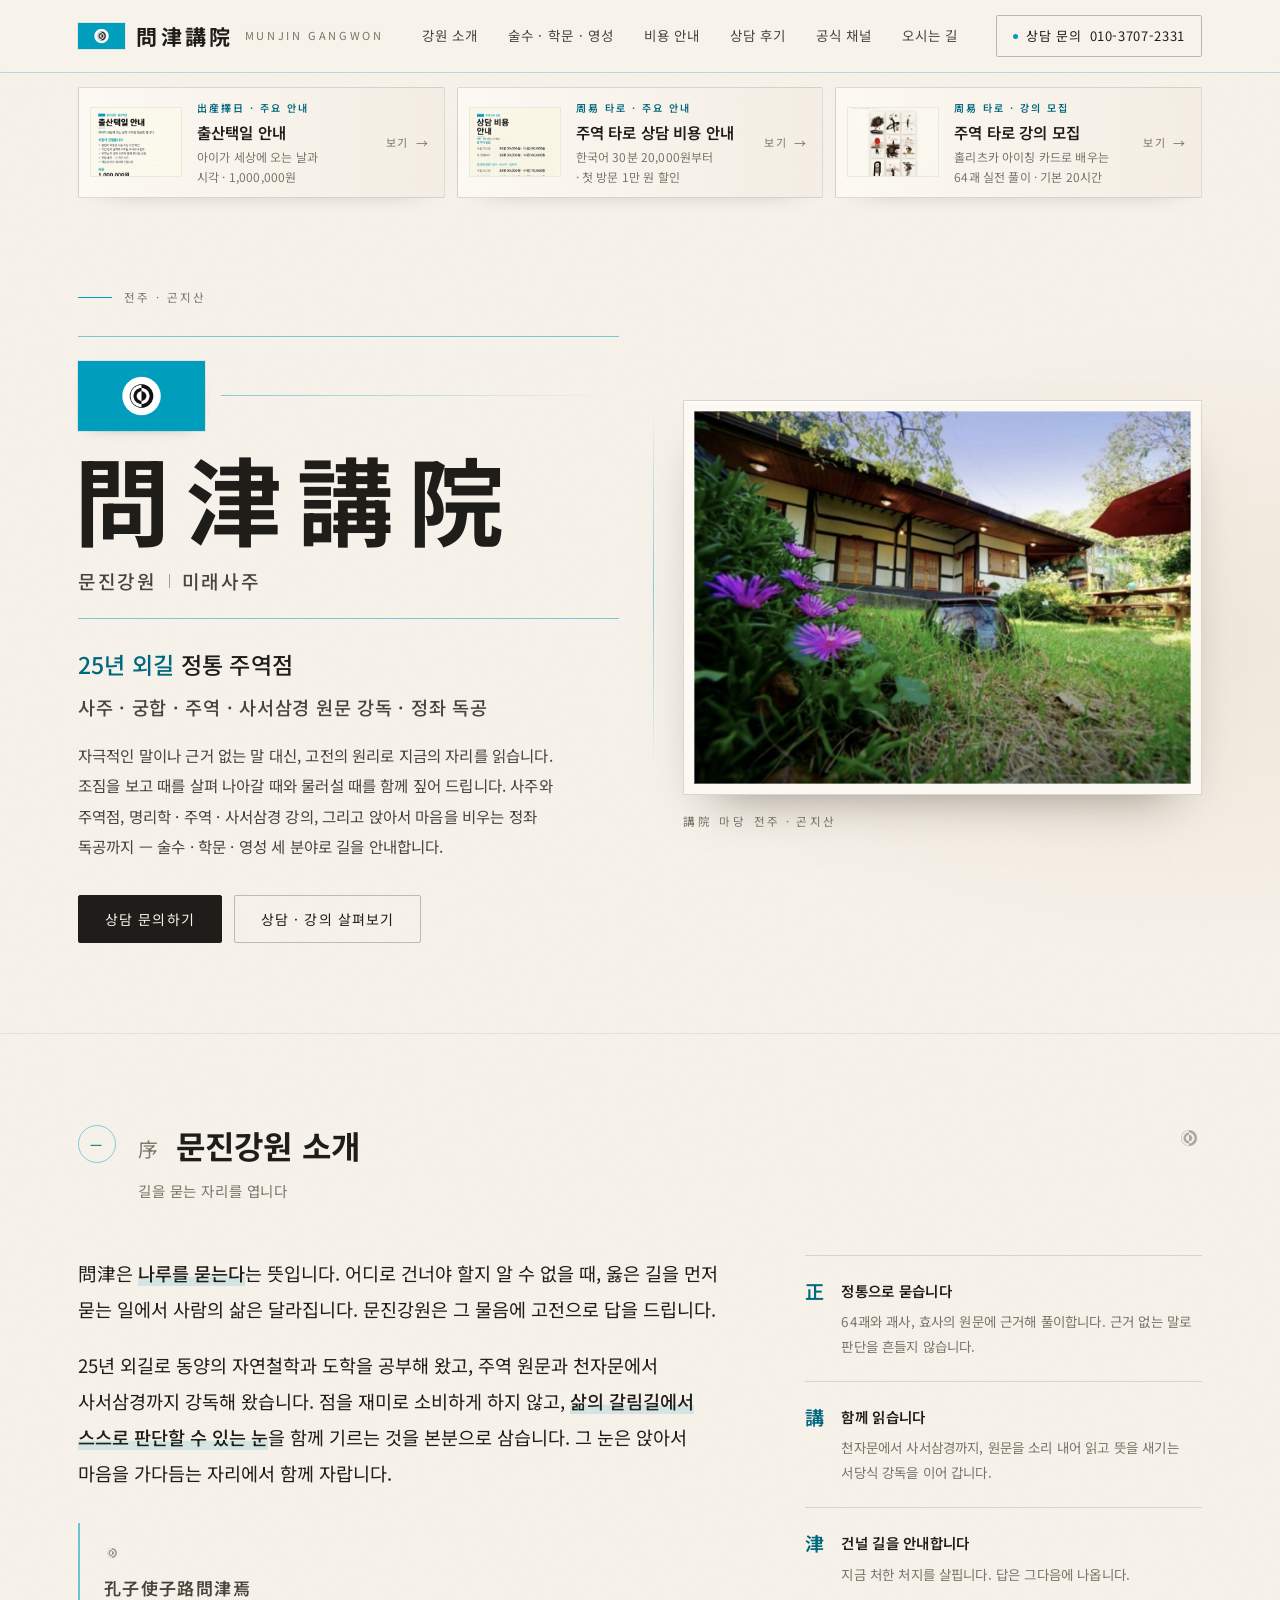
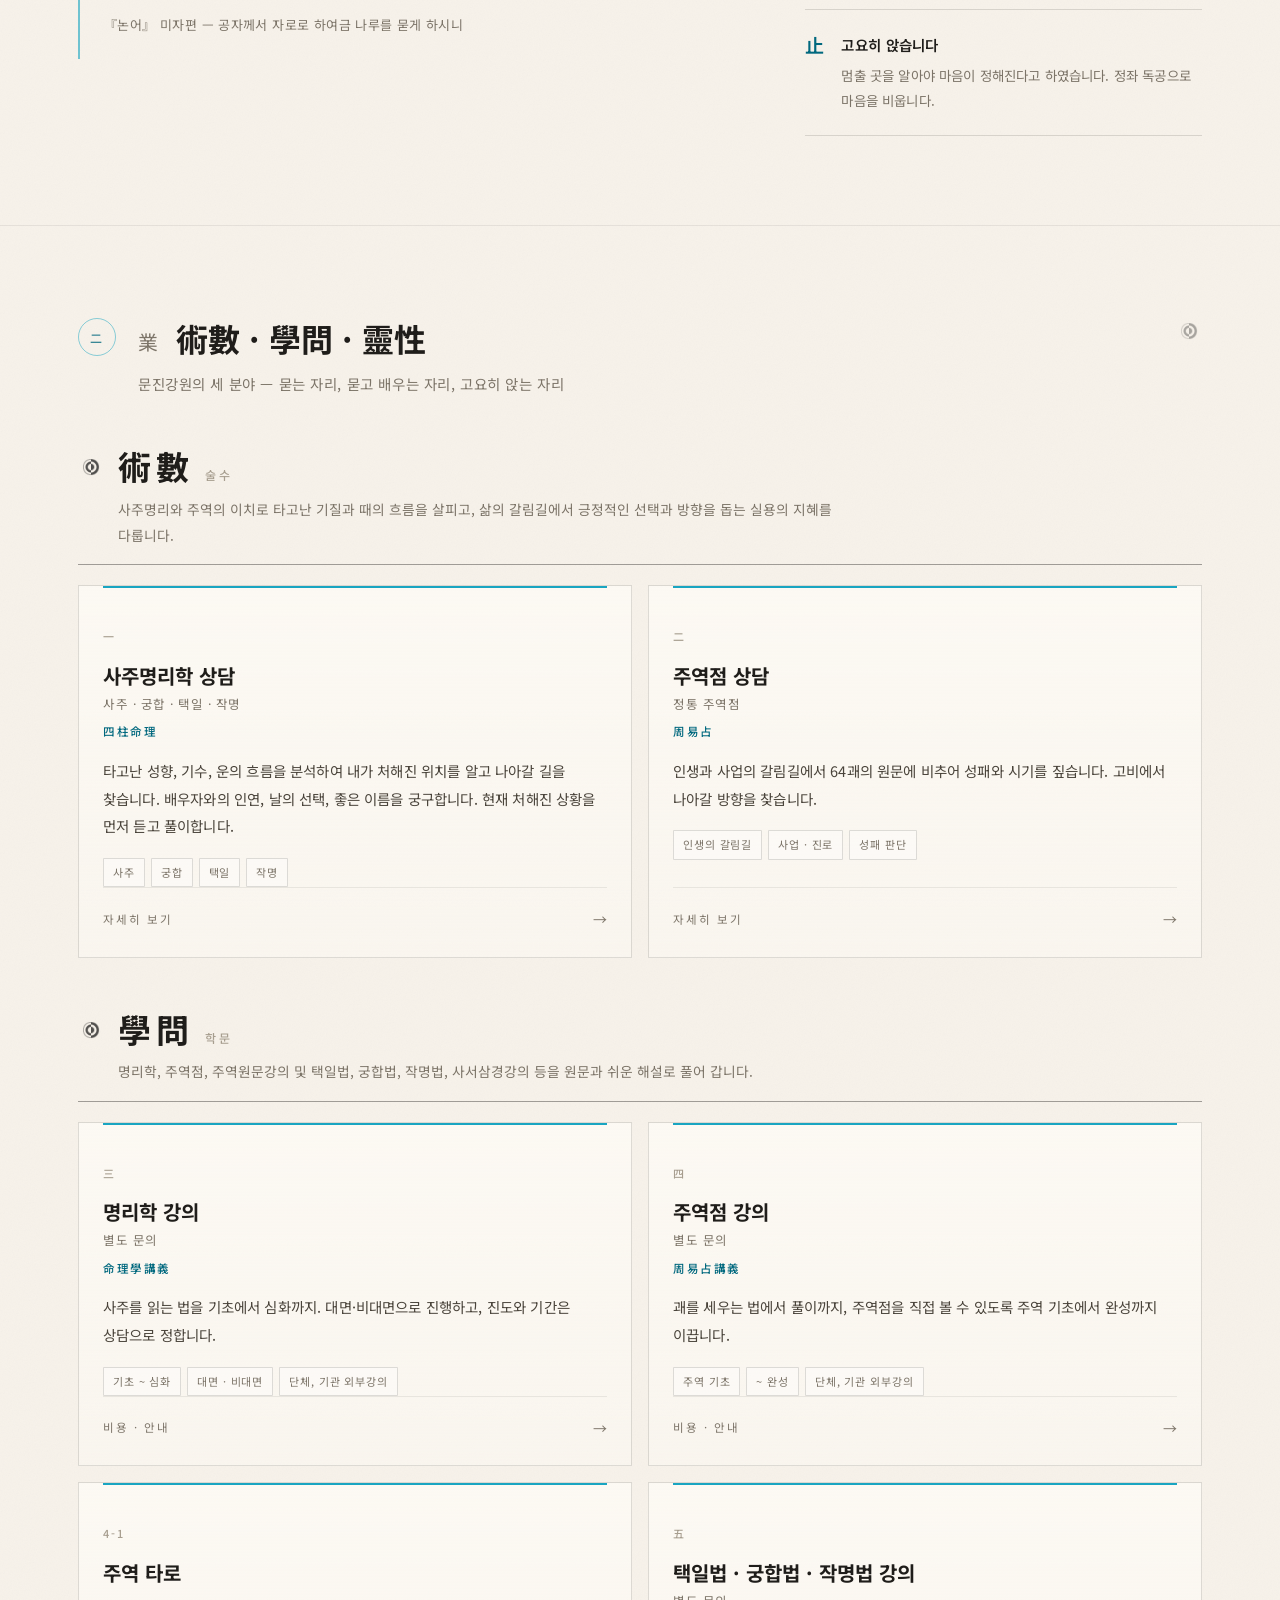
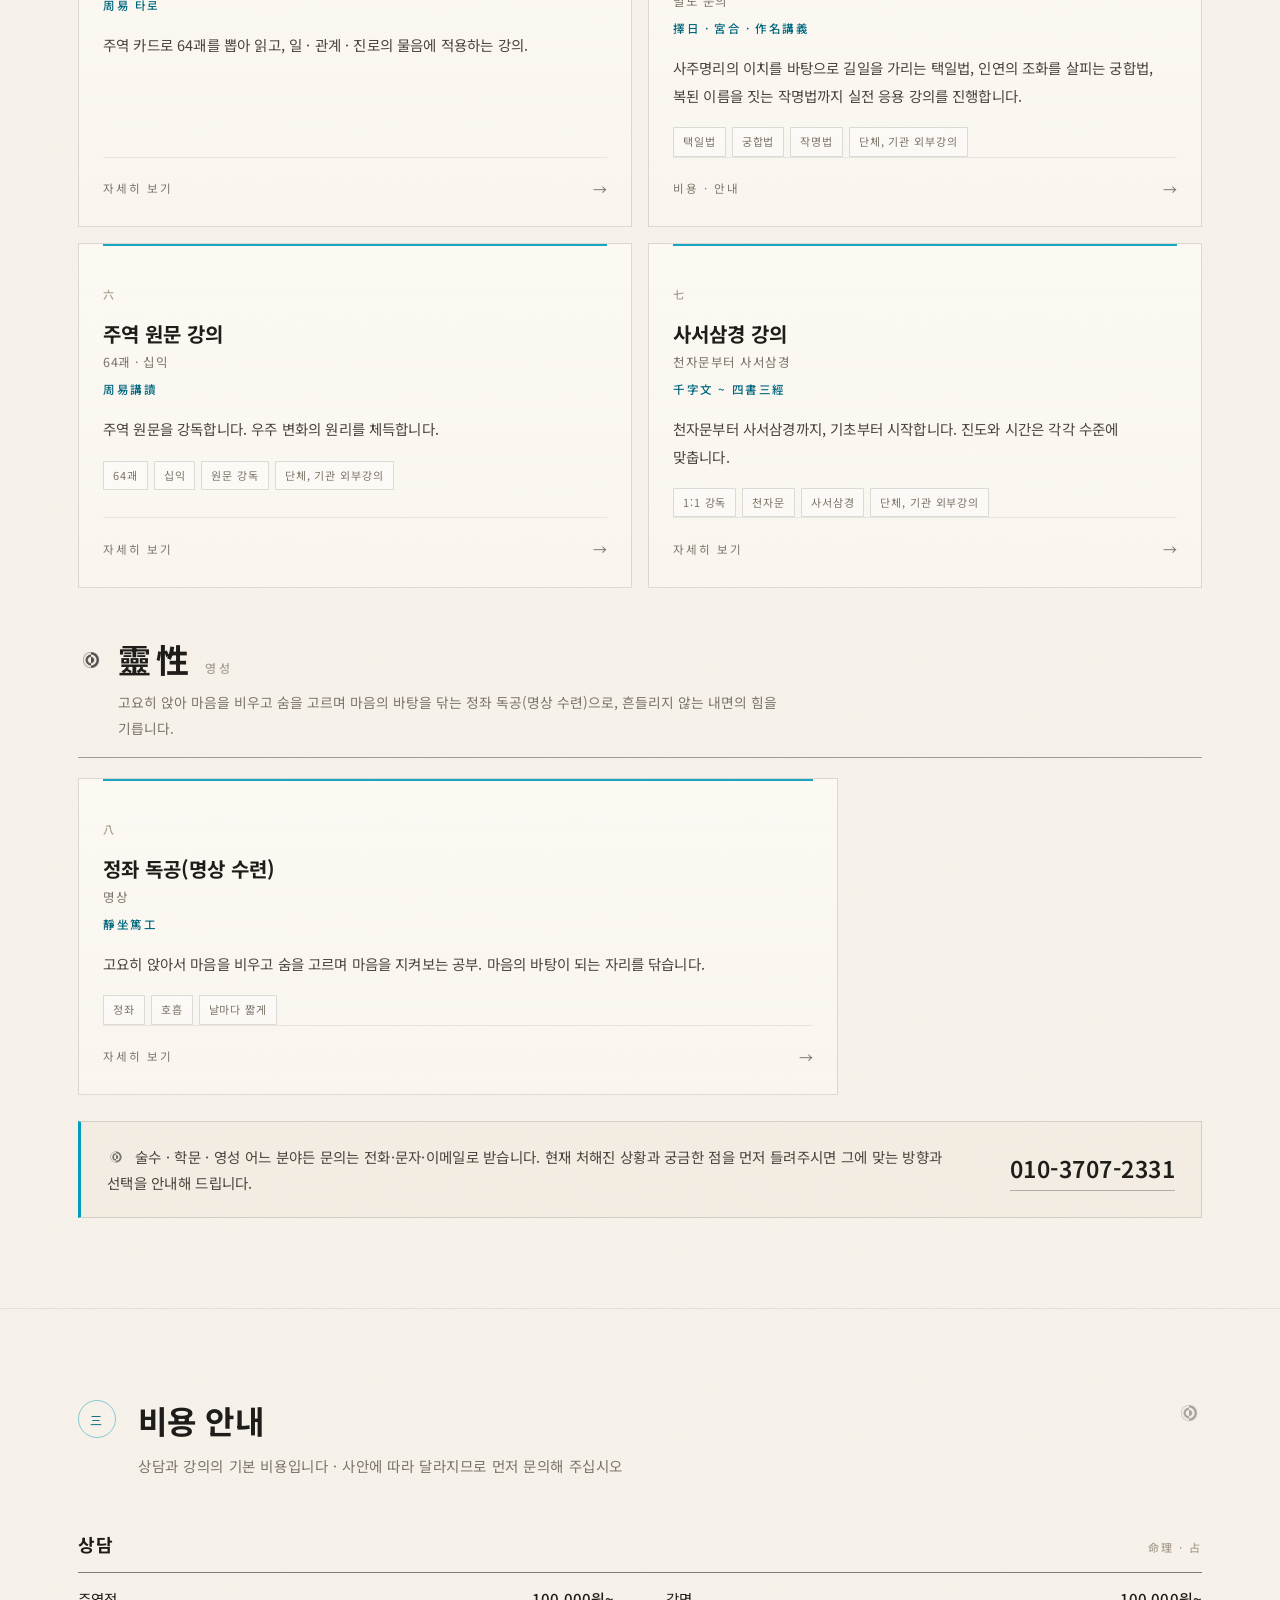
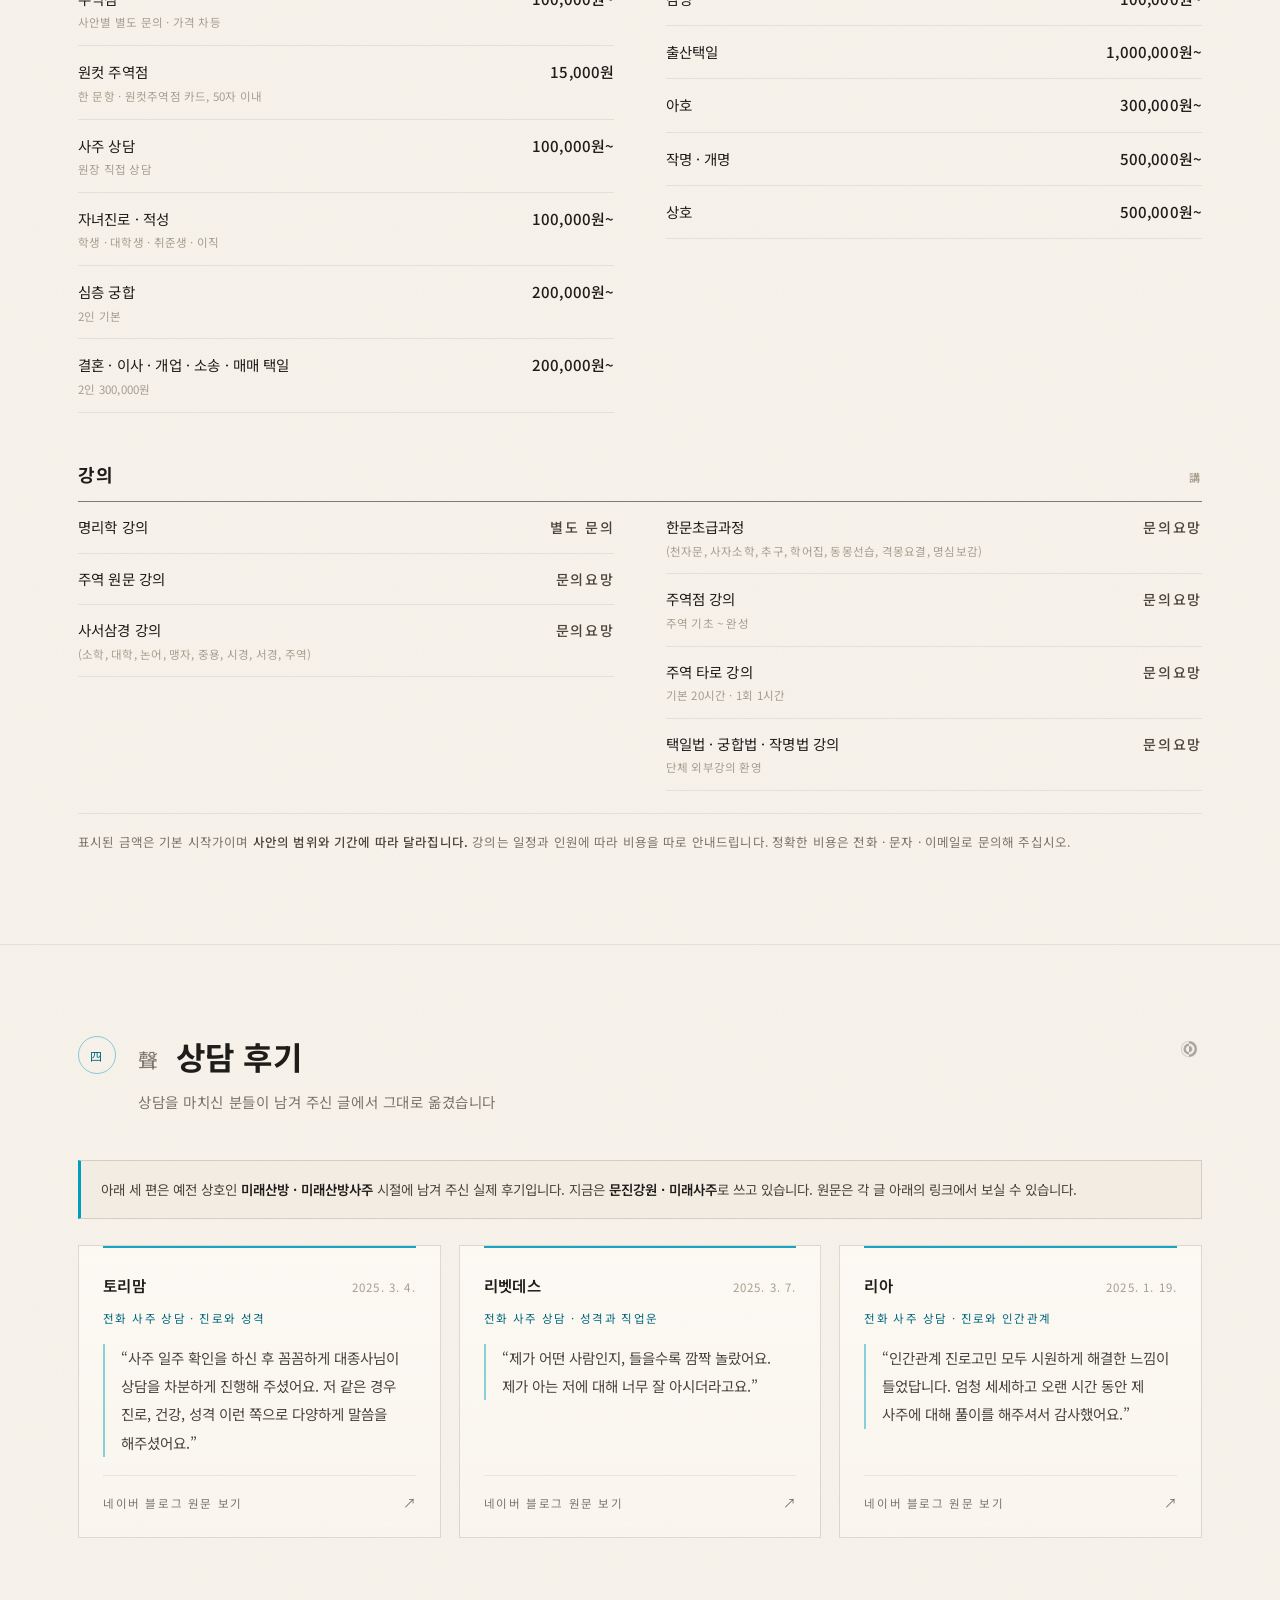
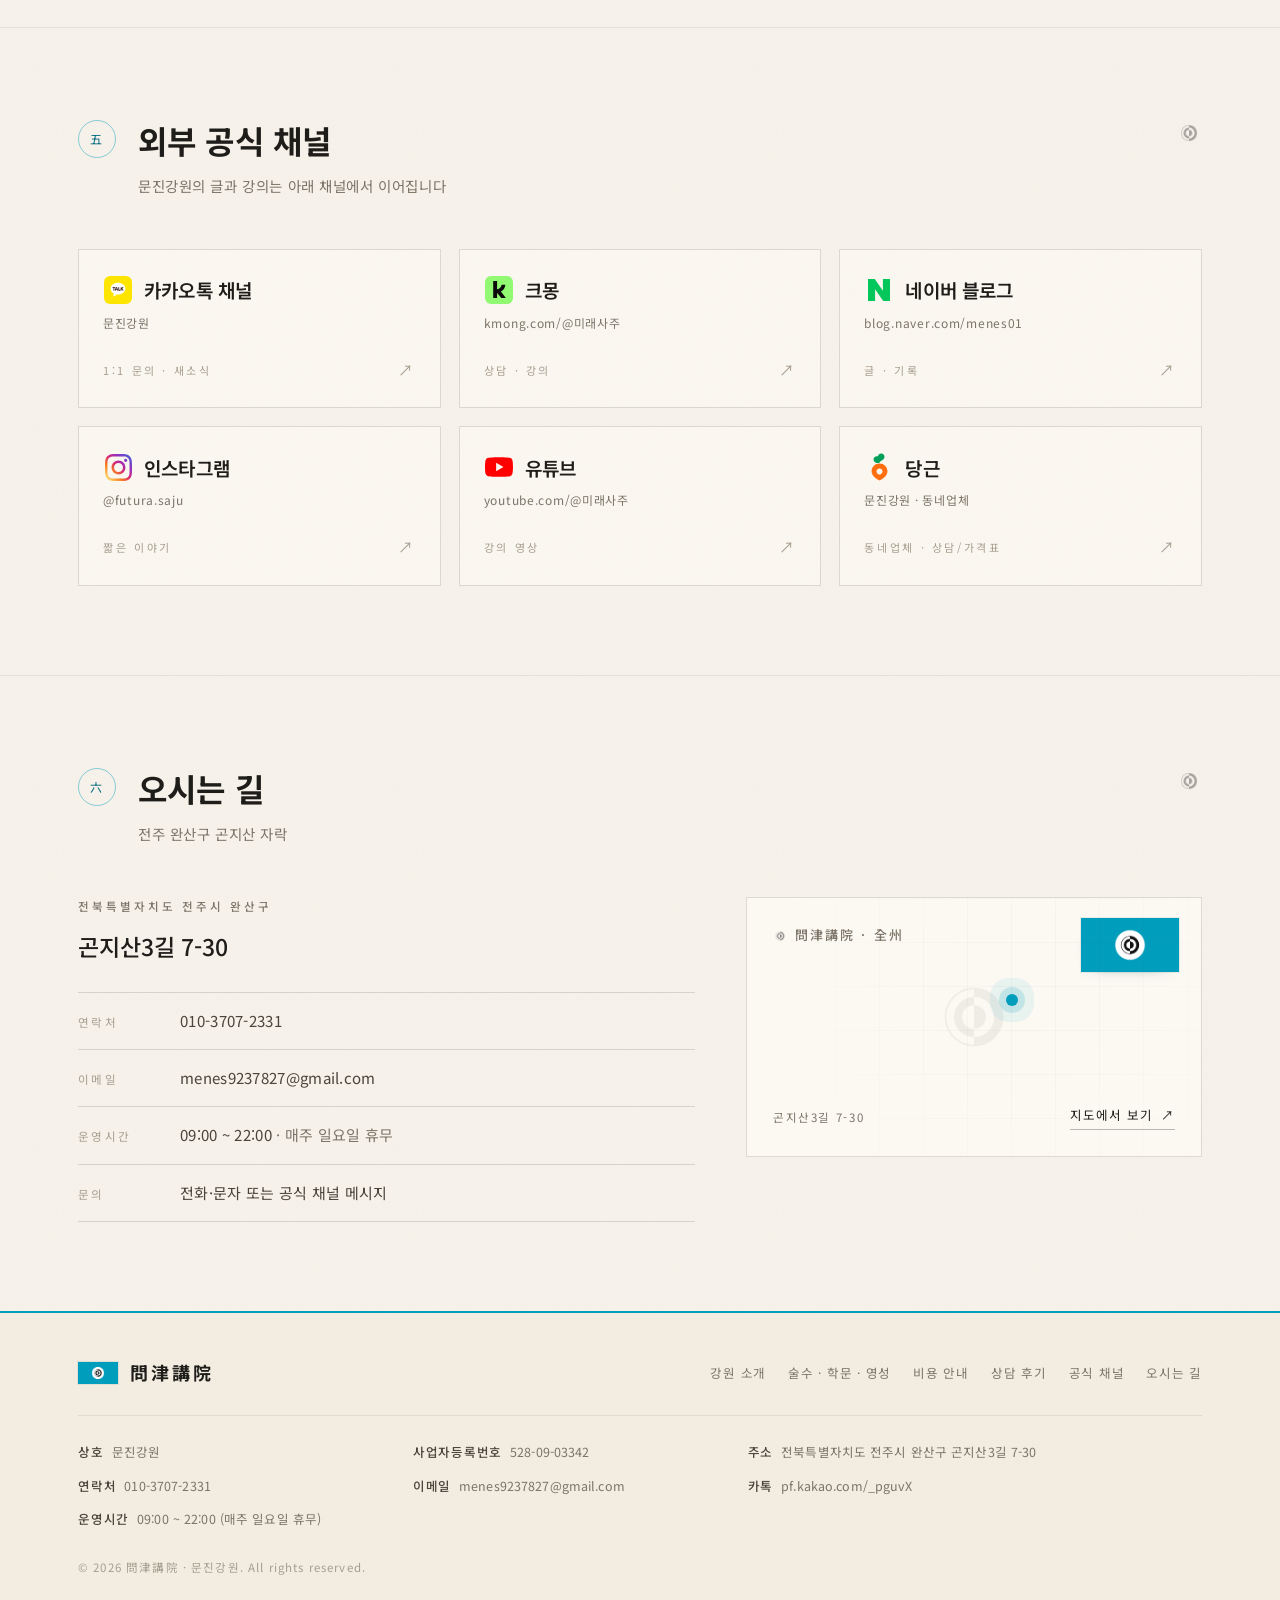
==== commit f4c4d7a3: "홈페이지 '塔羅' 표기를 한글 '타로'로 수정 (메인 주요 안내 배너 2곳·강의 카드 1곳, 4-1 주역 타로 상단 표제)" ====
--- a/index.html
+++ b/index.html
@@ -657,7 +657,7 @@
       <a class="nt" href="juyeok-tarot.html#fees">
         <span class="nt-thumb" aria-hidden="true"><img src="assets/juyeok-tarot-fee-guide.jpg" alt="" width="1024" height="1536" loading="eager" decoding="async"></span>
         <span class="nt-body">
-          <span class="nt-lb">周易 塔羅 · 주요 안내</span>
+          <span class="nt-lb">周易 타로 · 주요 안내</span>
           <span class="nt-title">주역 타로 상담 비용 안내</span>
           <span class="nt-desc">한국어 30분 20,000원부터 · 첫 방문 1만 원 할인</span>
         </span>
@@ -666,7 +666,7 @@
       <a class="nt" href="juyeok-tarot.html">
         <span class="nt-thumb" aria-hidden="true"><img src="assets/nt-tarot-class.webp" alt="" width="416" height="316" loading="eager" decoding="async"></span>
         <span class="nt-body">
-          <span class="nt-lb">周易 塔羅 · 강의 모집</span>
+          <span class="nt-lb">周易 타로 · 강의 모집</span>
           <span class="nt-title">주역 타로 강의 모집</span>
           <span class="nt-desc">홀리츠카 아이칭 카드로 배우는 64괘 실전 풀이 · 기본 20시간</span>
         </span>
@@ -856,7 +856,7 @@
           <a class="card" href="juyeok-tarot.html">
             <p class="idx">4-1</p>
             <h3>주역 타로</h3>
-            <p class="sub">周易 塔羅</p>
+            <p class="sub">周易 타로</p>
             <p>주역 카드로 64괘를 뽑아 읽고, 일 · 관계 · 진로의 물음에 적용하는 강의.</p>
             <p class="more"><span>자세히 보기</span><span class="arrow" aria-hidden="true">→</span></p>
           </a>
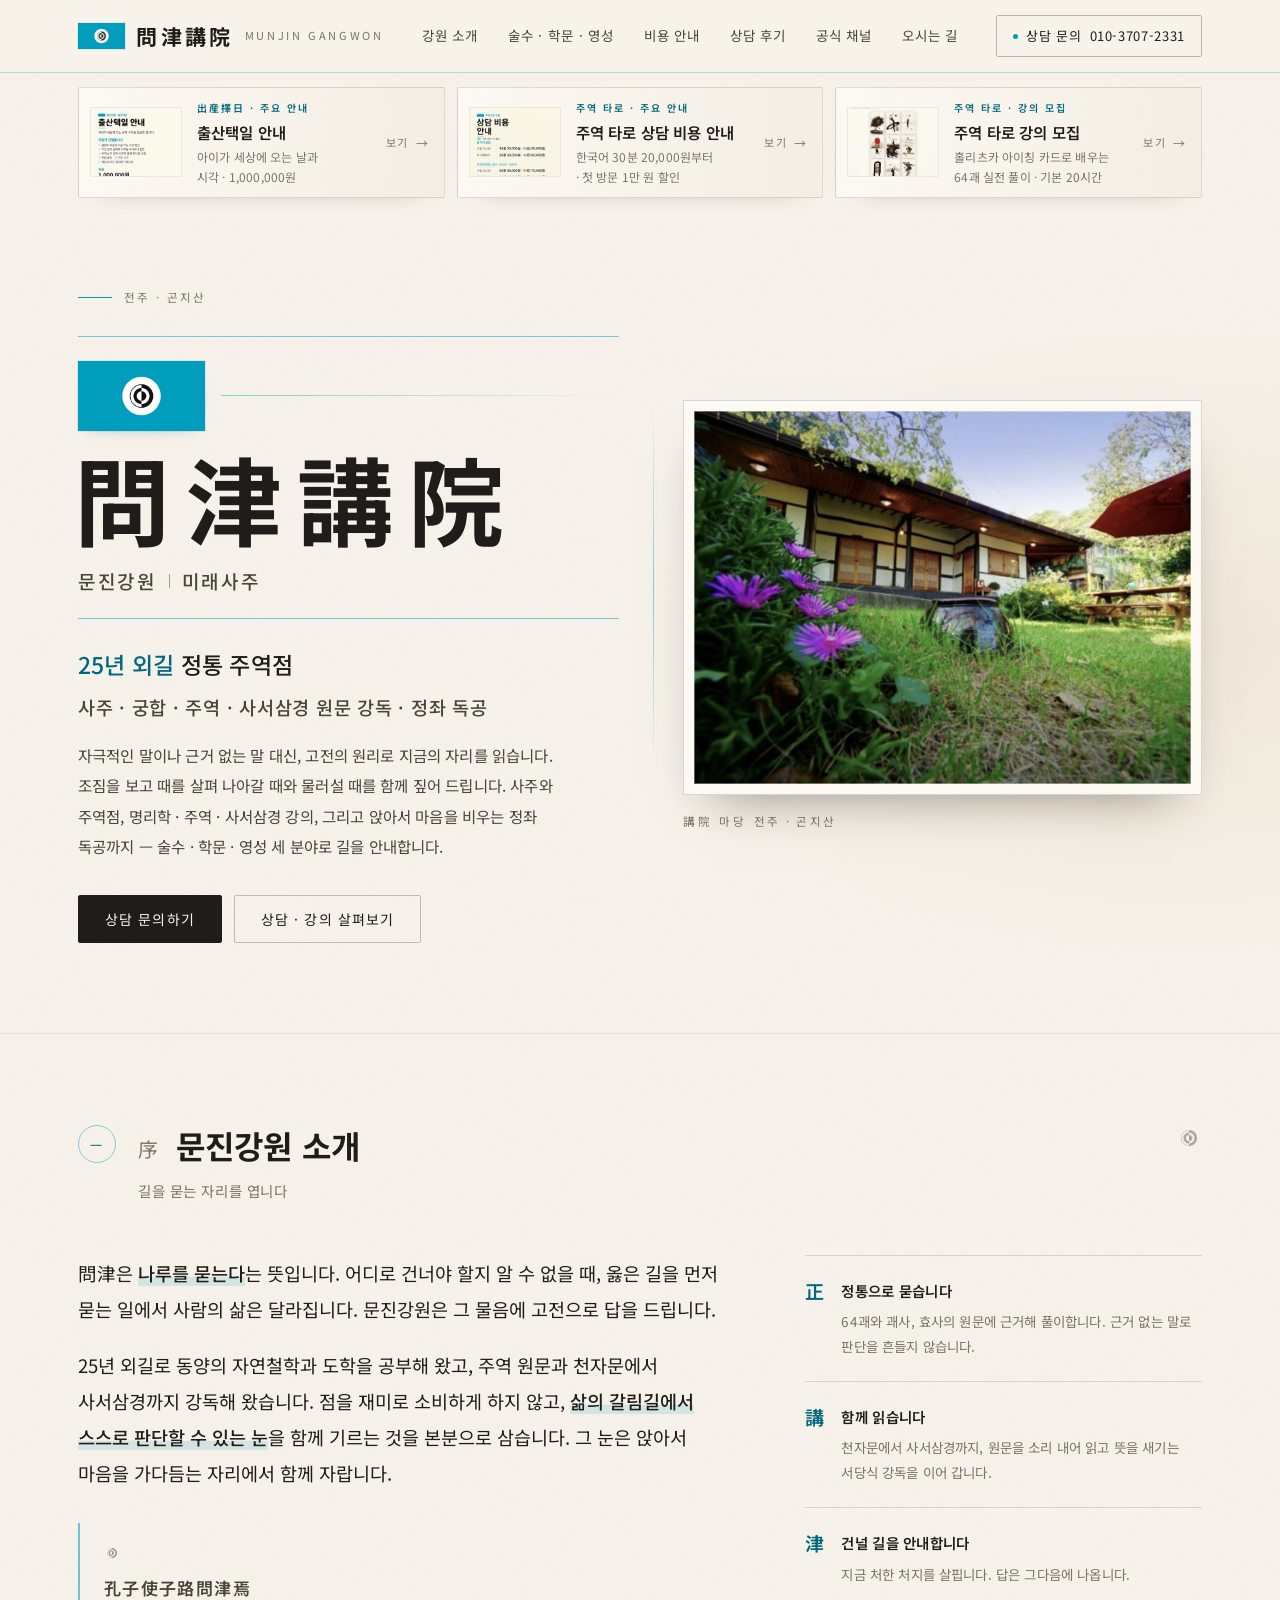
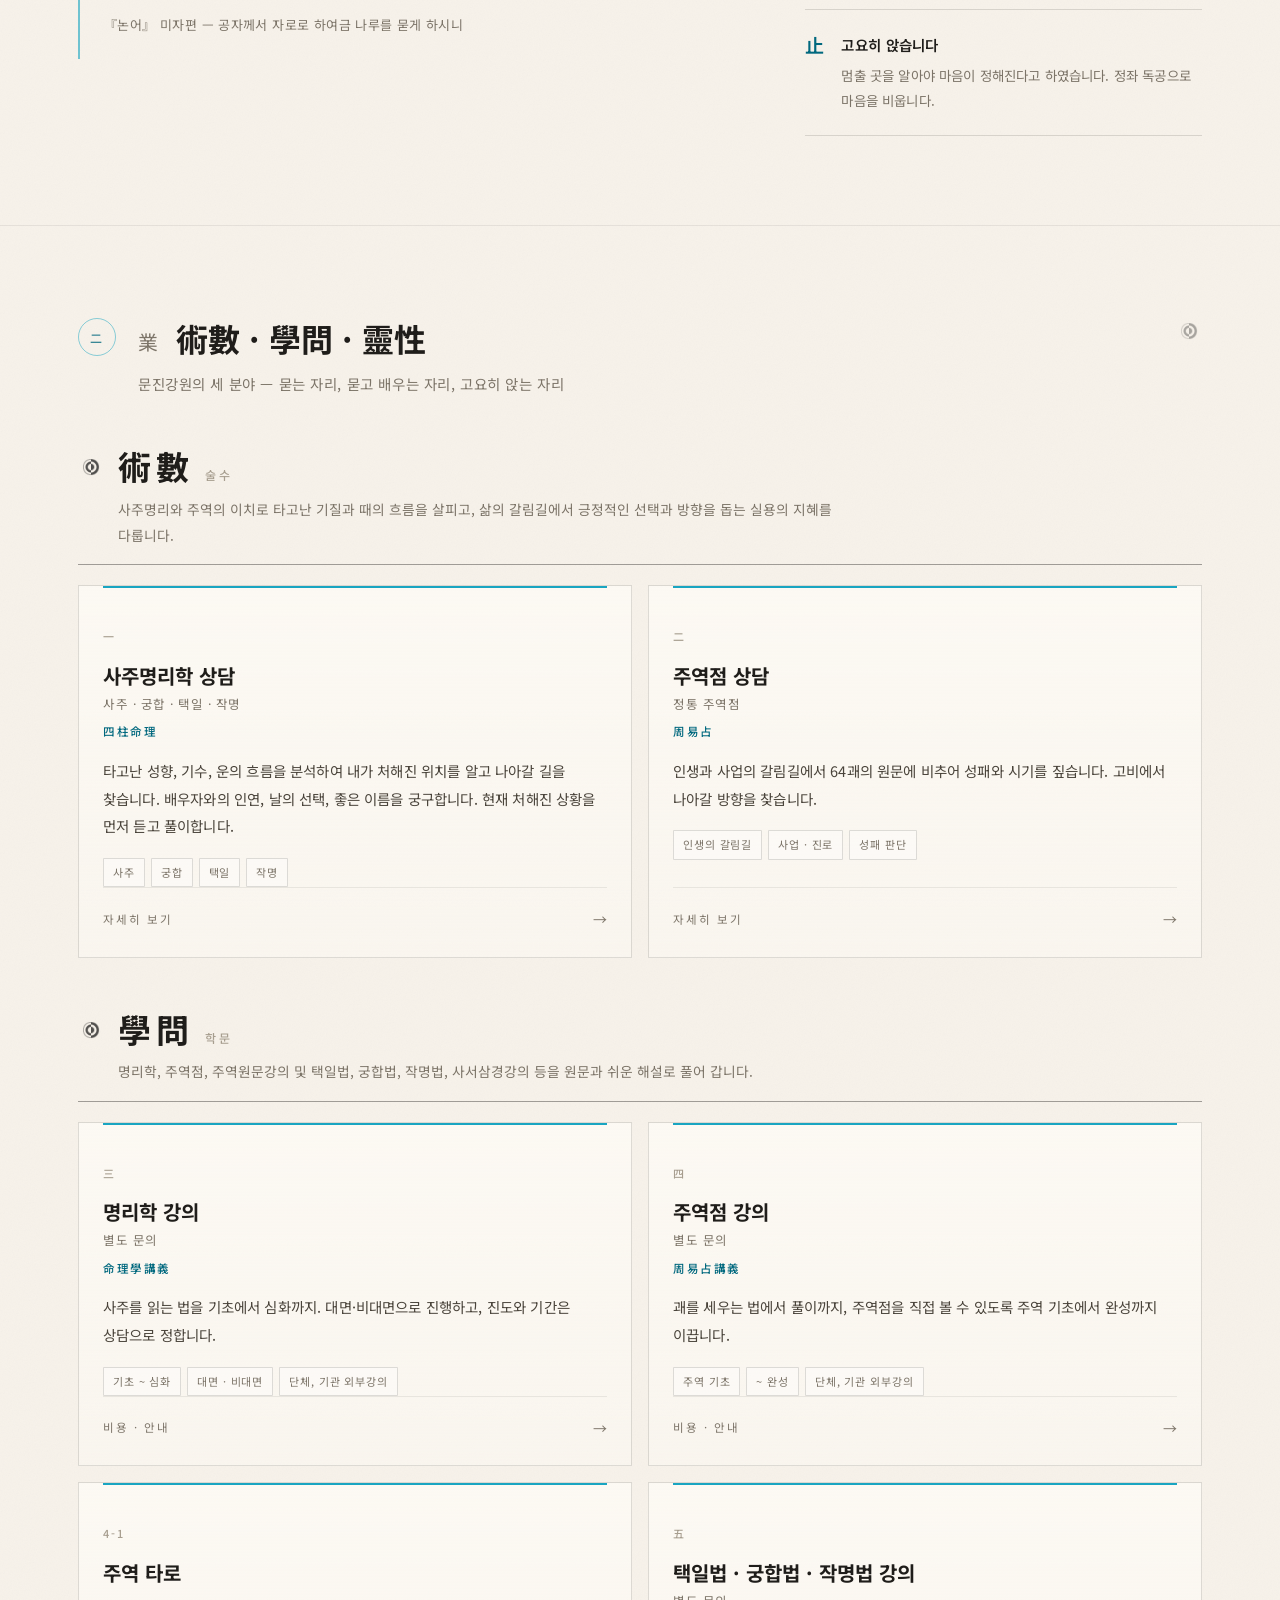
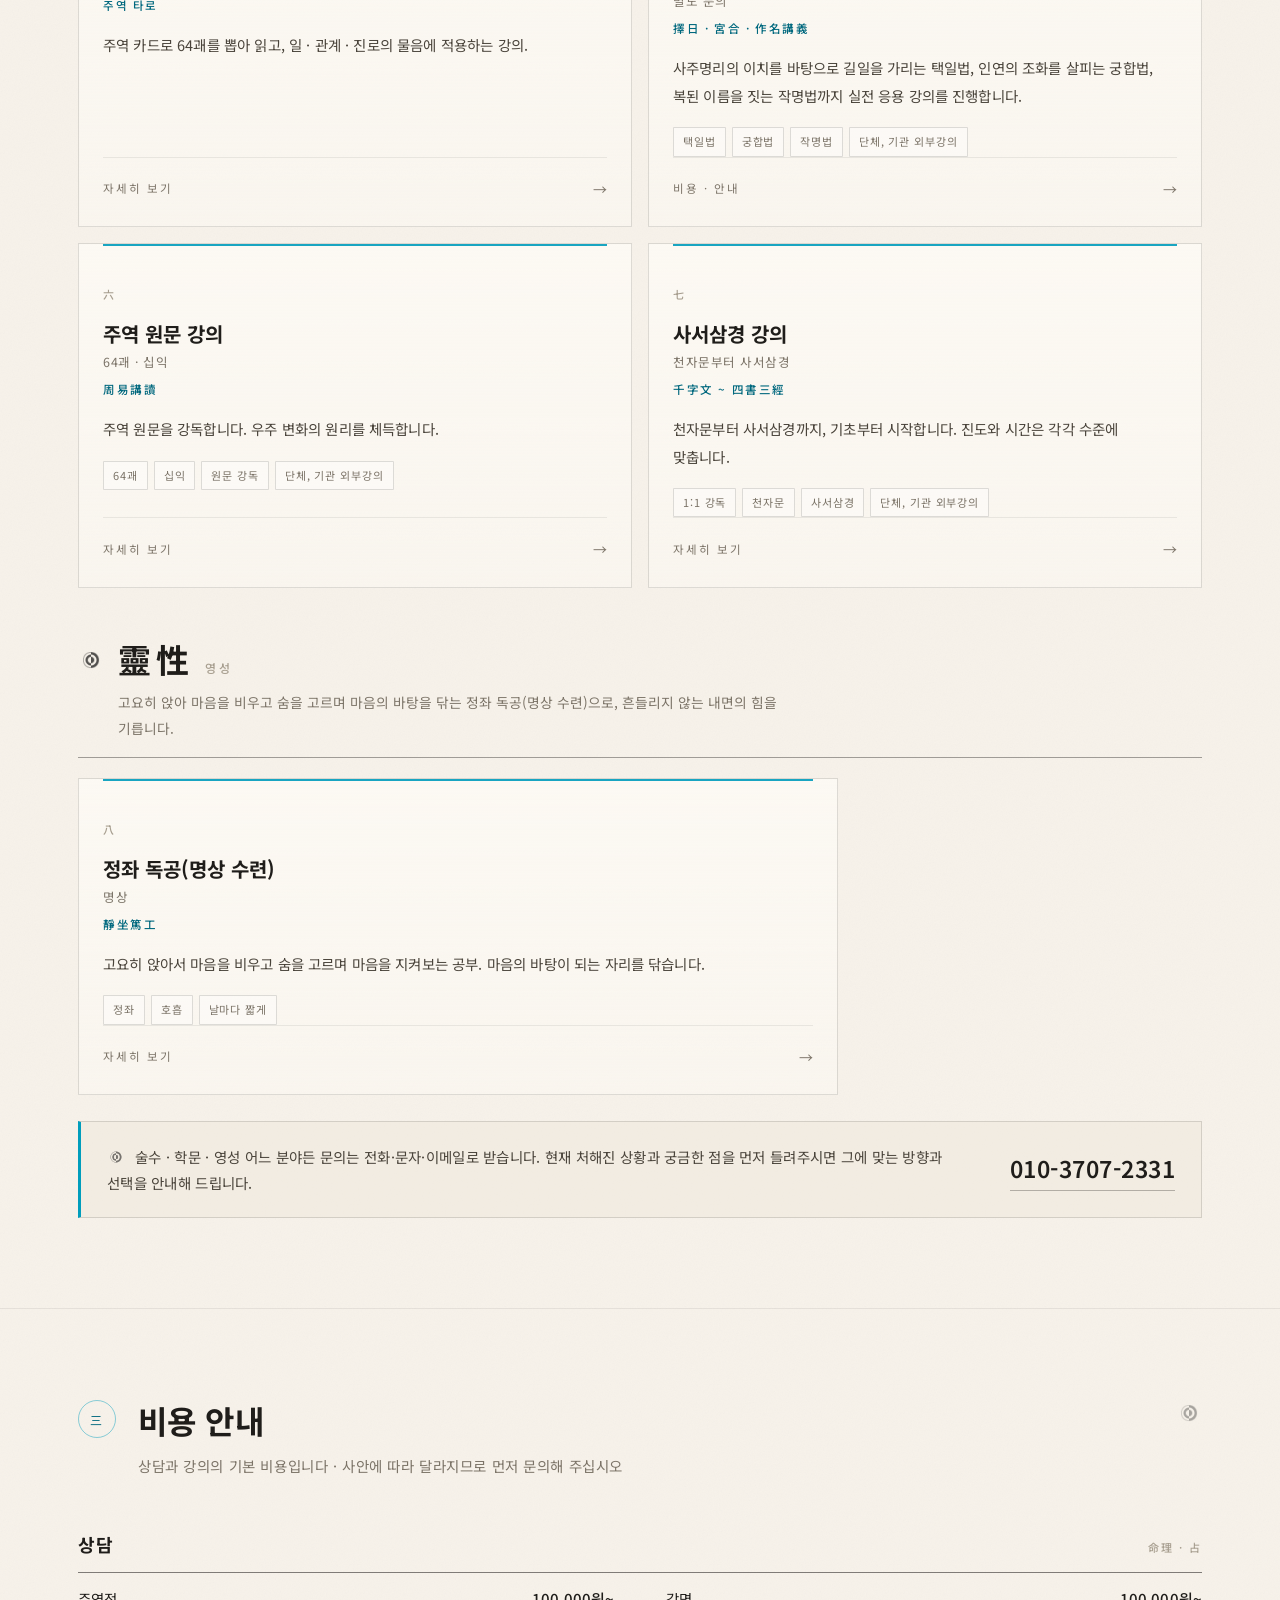
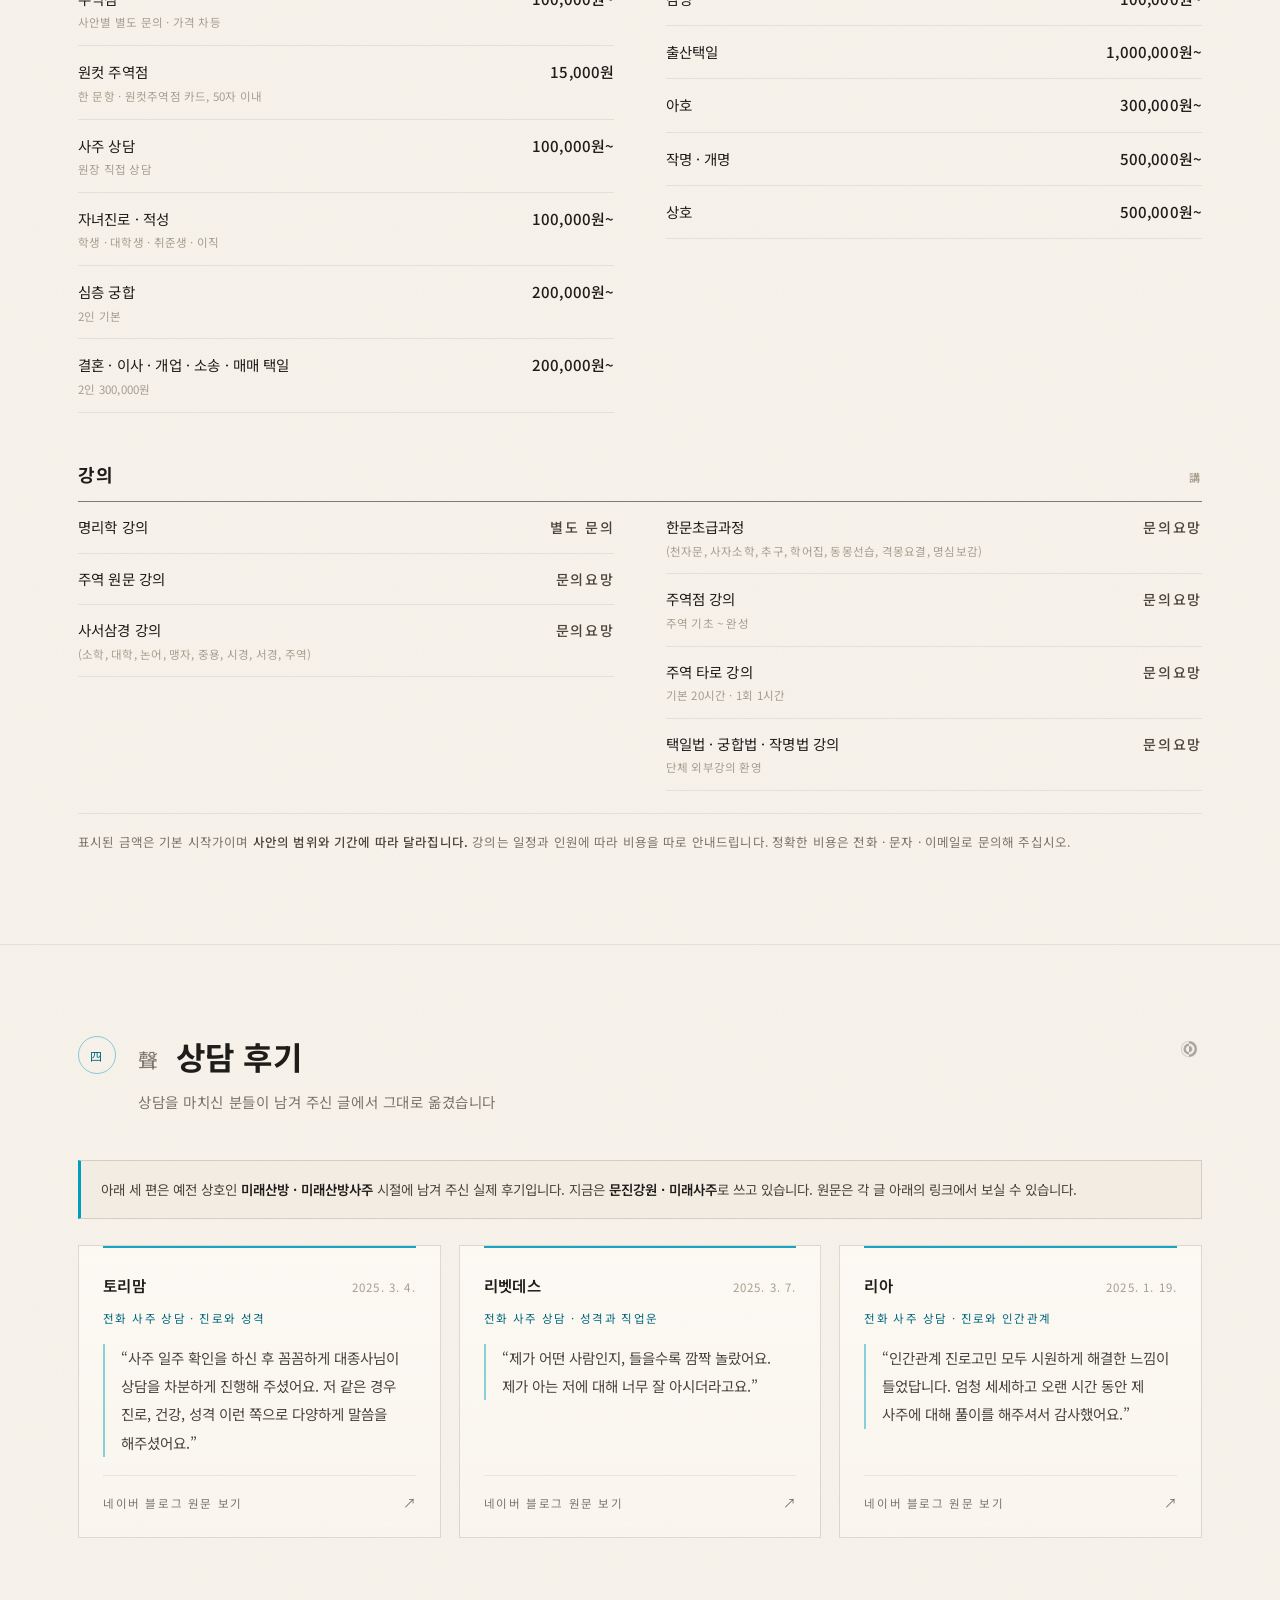
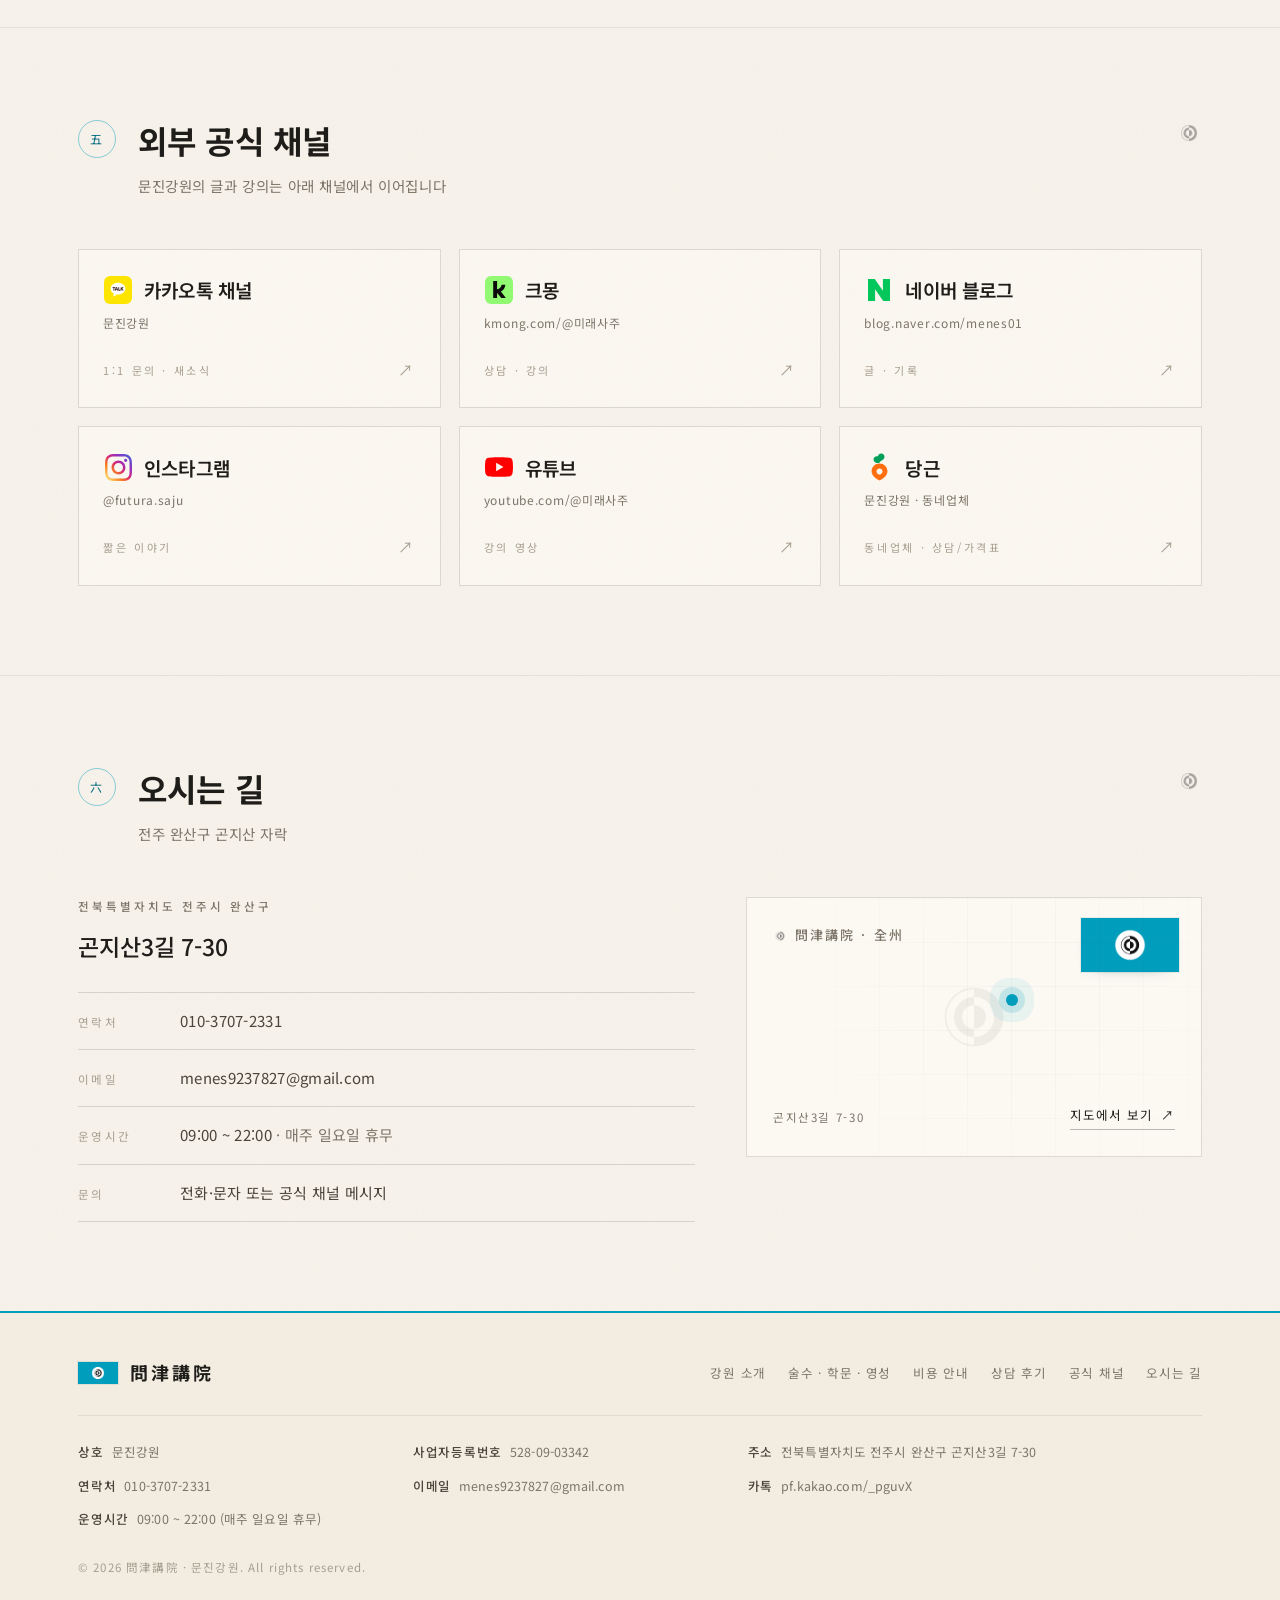
==== commit 3bfdbc3f: "주역 타로 표제 앞 '周易'도 한글로 통일 (주역 타로 · 주요 안내 / 강의 모집 / 4-1 카드 / 상세 상단 표제)" ====
--- a/index.html
+++ b/index.html
@@ -657,7 +657,7 @@
       <a class="nt" href="juyeok-tarot.html#fees">
         <span class="nt-thumb" aria-hidden="true"><img src="assets/juyeok-tarot-fee-guide.jpg" alt="" width="1024" height="1536" loading="eager" decoding="async"></span>
         <span class="nt-body">
-          <span class="nt-lb">周易 타로 · 주요 안내</span>
+          <span class="nt-lb">주역 타로 · 주요 안내</span>
           <span class="nt-title">주역 타로 상담 비용 안내</span>
           <span class="nt-desc">한국어 30분 20,000원부터 · 첫 방문 1만 원 할인</span>
         </span>
@@ -666,7 +666,7 @@
       <a class="nt" href="juyeok-tarot.html">
         <span class="nt-thumb" aria-hidden="true"><img src="assets/nt-tarot-class.webp" alt="" width="416" height="316" loading="eager" decoding="async"></span>
         <span class="nt-body">
-          <span class="nt-lb">周易 타로 · 강의 모집</span>
+          <span class="nt-lb">주역 타로 · 강의 모집</span>
           <span class="nt-title">주역 타로 강의 모집</span>
           <span class="nt-desc">홀리츠카 아이칭 카드로 배우는 64괘 실전 풀이 · 기본 20시간</span>
         </span>
@@ -856,7 +856,7 @@
           <a class="card" href="juyeok-tarot.html">
             <p class="idx">4-1</p>
             <h3>주역 타로</h3>
-            <p class="sub">周易 타로</p>
+            <p class="sub">주역 타로</p>
             <p>주역 카드로 64괘를 뽑아 읽고, 일 · 관계 · 진로의 물음에 적용하는 강의.</p>
             <p class="more"><span>자세히 보기</span><span class="arrow" aria-hidden="true">→</span></p>
           </a>
